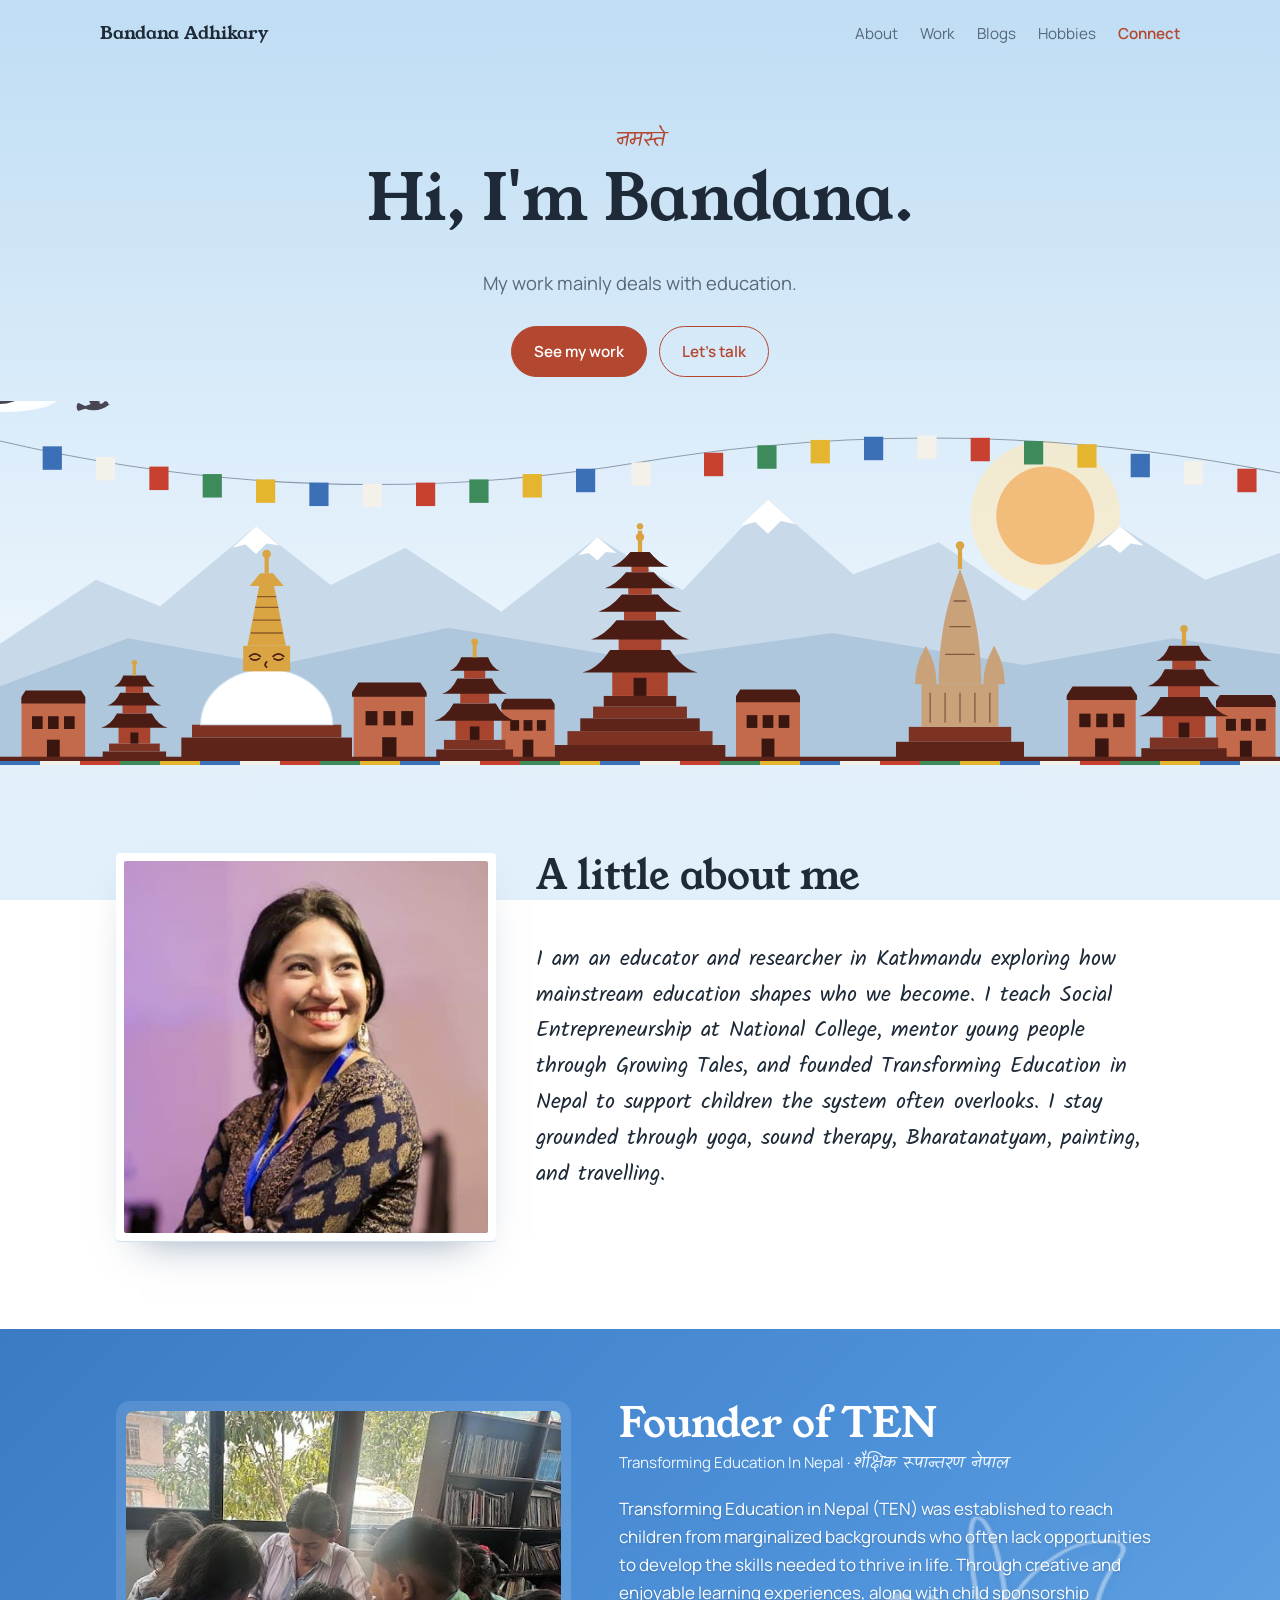
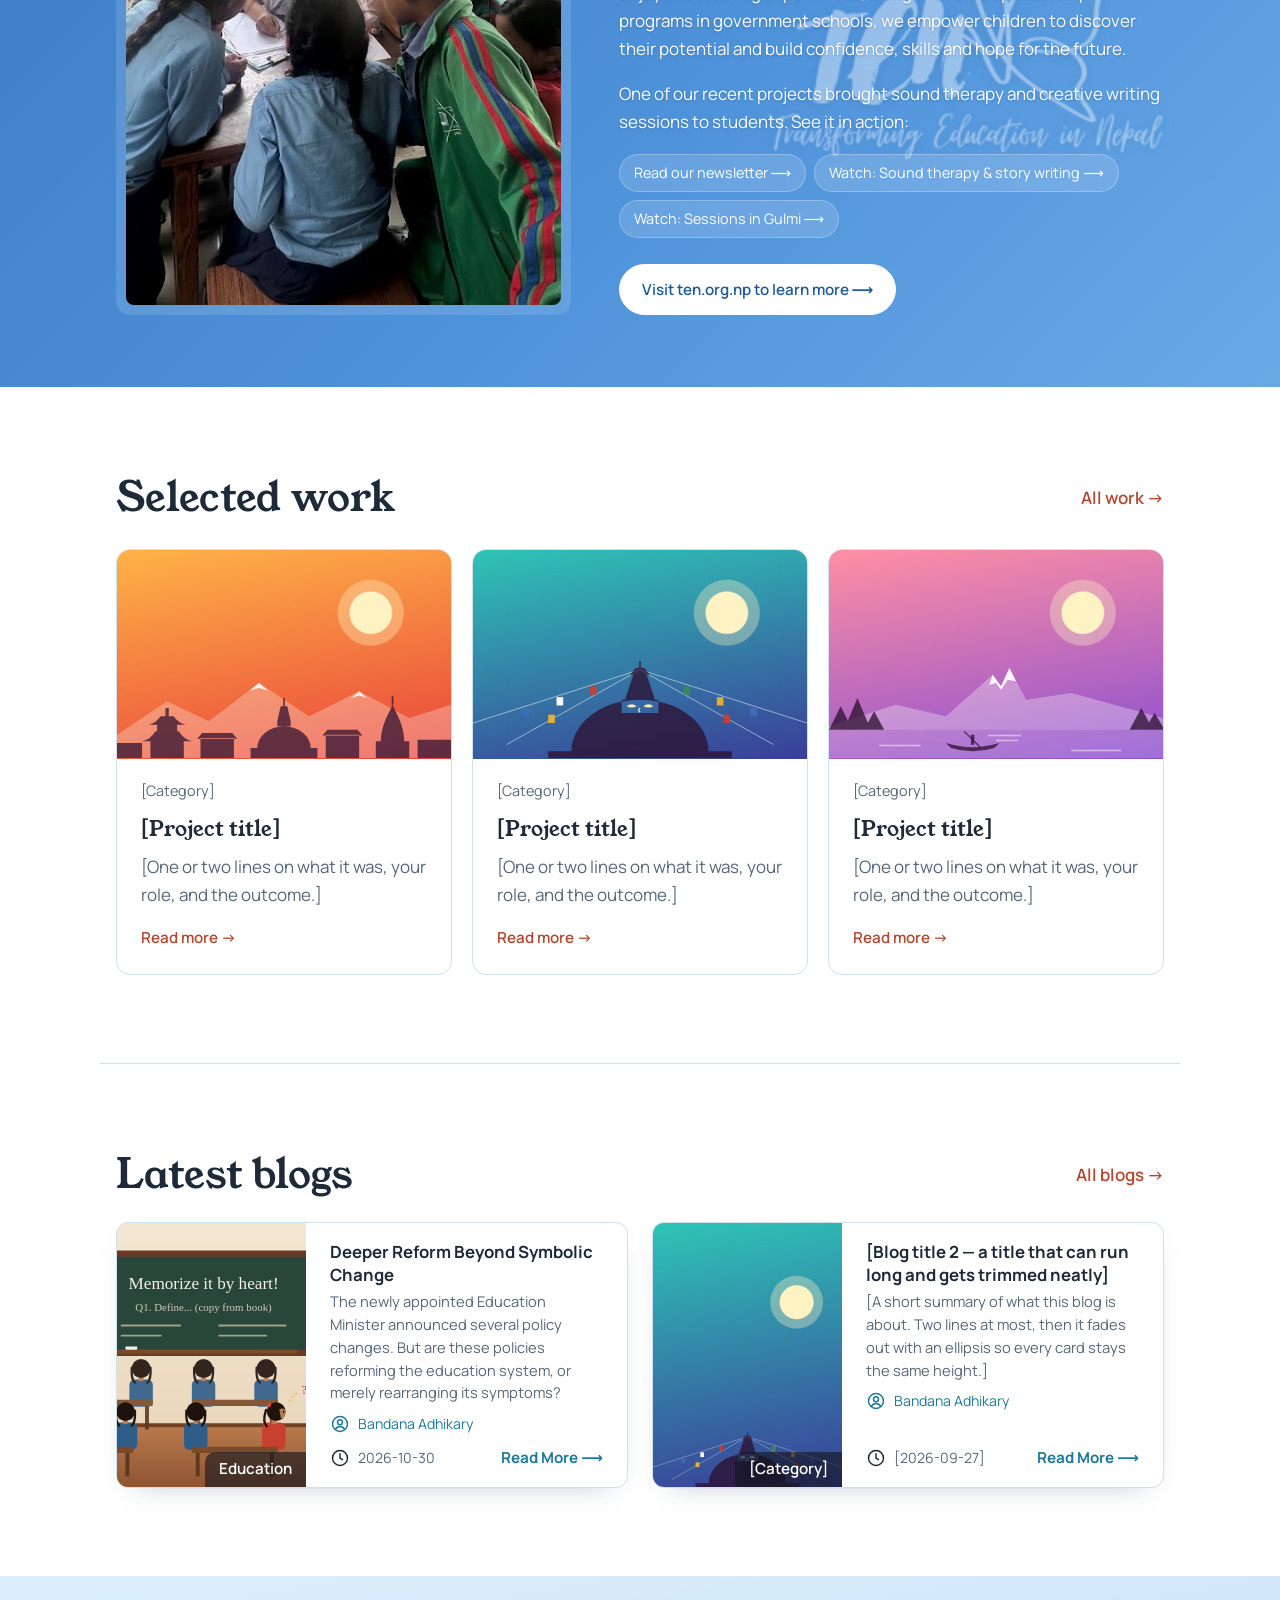
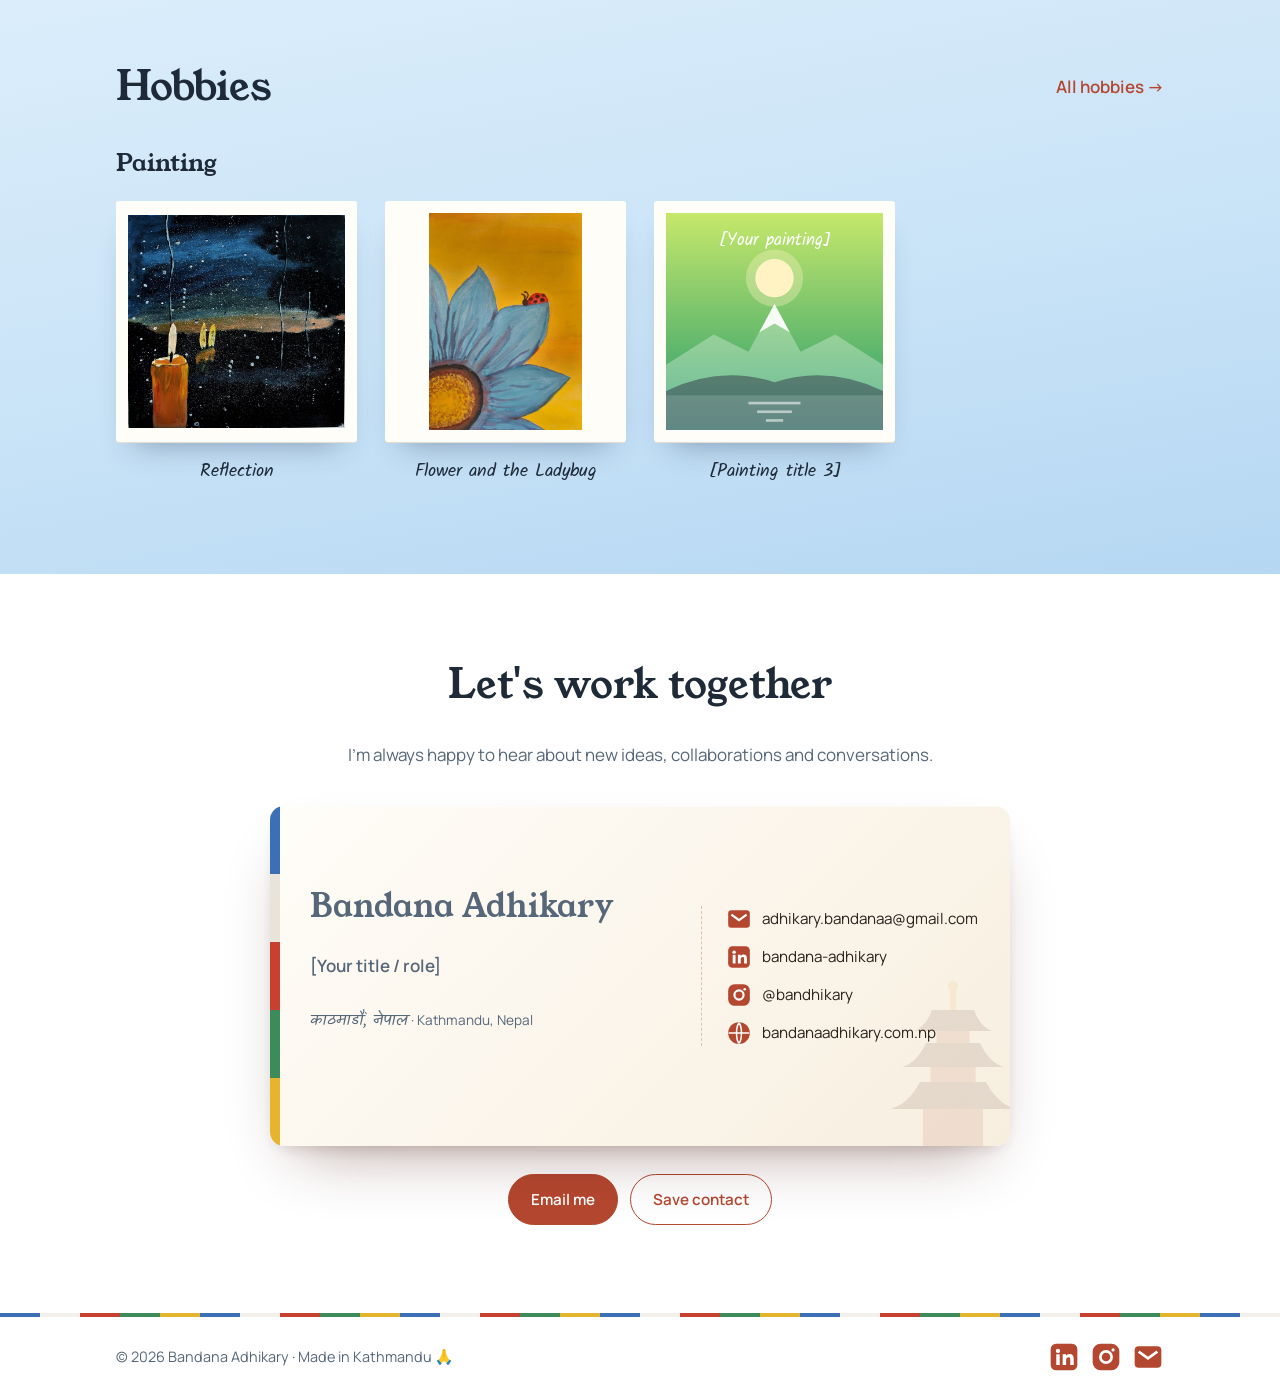
==== index.html @ 68a02d84 "Revise TEN Foundation description in index.html Updated the description of the TEN Foundation to pro" ====
<!doctype html>
<html lang="en">
<head>
  <meta charset="utf-8">
  <meta name="viewport" content="width=device-width, initial-scale=1">
  <title>Bandana Adhikary</title>
  <meta name="description" content="Bandana Adhikary — work, writing, and ways to connect. From Kathmandu, Nepal.">
  <link rel="preconnect" href="https://fonts.googleapis.com">
  <link rel="preconnect" href="https://fonts.gstatic.com" crossorigin>
  <link href="https://fonts.googleapis.com/css2?family=Young+Serif&family=Manrope:wght@400;500;600;700&family=Kalam:wght@400;700&display=swap" rel="stylesheet">
  <link rel="stylesheet" href="/styles.css?v=20261104a">
  <link rel="icon" href="data:image/svg+xml,%3Csvg xmlns='http://www.w3.org/2000/svg' viewBox='0 0 100 100'%3E%3Cpath d='M10 70 Q25 66 32 50 L68 50 Q75 66 90 70 Z M20 46 Q32 43 38 30 L62 30 Q68 43 80 46 Z' fill='%23B4472F'/%3E%3Crect x='46' y='12' width='8' height='18' fill='%23C8922E'/%3E%3Crect x='34' y='70' width='32' height='20' fill='%23B4472F'/%3E%3C/svg%3E">
</head>
<body>

  <div class="scroll-progress" aria-hidden="true"></div>
  <header class="nav">
    <a href="/" class="brand">Bandana Adhikary</a>
    <nav>
      <a href="/#about">About</a>
      <a href="/work/">Work</a>
      <a href="/blogs/">Blogs</a>
      <a href="/hobbies/">Hobbies</a>
      <a href="/#connect" class="nav-cta">Connect</a>
    </nav>
  </header>

  <main id="top">

    <!-- HERO -->
    <section class="hero">
      <div class="hero-text">
        <p class="namaste" lang="ne">नमस्ते</p>
        <h1>Hi, I'm Bandana.</h1>
        <p class="tagline">My work mainly deals with education.</p>
        <div class="hero-actions">
          <a href="/work/" class="btn">See my work</a>
          <a href="#connect" class="btn btn-ghost">Let's talk</a>
        </div>
      </div>

      <!-- Kathmandu temple-city skyline -->
      <svg class="skyline" viewBox="0 0 1200 340" preserveAspectRatio="xMidYMax slice" role="img" aria-label="Illustration of the Kathmandu valley: Himalayan peaks behind pagoda temples, Swayambhu stupa and a shikhara temple, with prayer flags overhead">
        <defs>
          <symbol id="pagoda3" viewBox="0 0 100 140">
            <rect x="10" y="128" width="80" height="12" class="b-dark"/>
            <rect x="18" y="118" width="64" height="10" class="b-mid"/>
            <rect x="30" y="96" width="40" height="22" class="b-wall"/>
            <rect x="45" y="104" width="10" height="14" class="b-door"/>
            <path d="M8,98 Q20,95 28,80 L72,80 Q80,95 92,98 Z" class="b-roof"/>
            <rect x="35" y="68" width="30" height="12" class="b-wall"/>
            <path d="M16,70 Q26,67 32,54 L68,54 Q74,67 84,70 Z" class="b-roof"/>
            <rect x="39" y="44" width="22" height="10" class="b-wall"/>
            <path d="M24,46 Q32,43 36,32 L64,32 Q68,43 76,46 Z" class="b-roof"/>
            <rect x="48" y="18" width="4" height="14" class="b-gold"/>
            <circle cx="50" cy="16" r="3.5" class="b-gold"/>
          </symbol>
          <symbol id="house" viewBox="0 0 60 70">
            <rect x="0" y="14" width="60" height="56" class="b-house"/>
            <path d="M-4,16 L64,16 L56,4 L4,4 Z" class="b-roof"/>
            <rect x="10" y="28" width="10" height="12" class="b-door"/>
            <rect x="25" y="28" width="10" height="12" class="b-door"/>
            <rect x="40" y="28" width="10" height="12" class="b-door"/>
            <rect x="24" y="50" width="12" height="20" class="b-door"/>
          </symbol>
        </defs>

        <!-- sun -->
        <circle cx="980" cy="110" r="70" class="sun-halo"/>
        <circle cx="980" cy="110" r="46" class="sun"/>

        <!-- drifting clouds -->
        <g class="cloud cloud-1" style="--cy:130px"><ellipse cx="0" cy="0" rx="46" ry="12"/><ellipse cx="-16" cy="-8" rx="22" ry="12"/><ellipse cx="14" cy="-10" rx="26" ry="14"/></g>
        <g class="cloud cloud-2" style="--cy:95px"><ellipse cx="0" cy="0" rx="36" ry="9"/><ellipse cx="-10" cy="-7" rx="18" ry="10"/><ellipse cx="12" cy="-6" rx="18" ry="9"/></g>
        <g class="cloud cloud-3" style="--cy:150px"><ellipse cx="0" cy="0" rx="54" ry="13"/><ellipse cx="-20" cy="-9" rx="24" ry="13"/><ellipse cx="18" cy="-12" rx="30" ry="15"/></g>

        <!-- Himalaya -->
        <g class="parallax" data-speed="0.12">
          <path class="mtn-far" d="M0,230 L90,170 L150,195 L240,120 L310,175 L380,140 L470,200 L560,130 L640,180 L720,95 L800,165 L880,135 L960,190 L1050,120 L1130,170 L1200,145 L1200,380 L0,380 Z"/>
          <path class="snow" d="M240,120 L262,138 L250,136 L240,146 L230,137 L218,140 Z M720,95 L746,118 L732,115 L720,127 L708,116 L694,120 Z M1050,120 L1072,138 L1060,136 L1050,145 L1040,137 L1028,140 Z M560,130 L578,145 L568,144 L560,152 L552,145 L542,147 Z"/>
        </g>
        <g class="parallax" data-speed="0.06">
          <path class="mtn-near" d="M0,270 L120,225 L260,250 L420,215 L600,245 L780,220 L960,250 L1100,225 L1200,240 L1200,380 L0,380 Z"/>
        </g>

        <!-- birds (pigeons of Durbar Square) -->
        <g class="birds">
          <g transform="translate(0,0) scale(1.5)"><g class="pigeon" style="--d:0s">
            <path class="wing wing-far" d="M0,-2 Q-1,-9 -5,-15 L-2.5,-14 L-3.5,-17 L0,-14 L0,-16.5 L2.5,-12.5 Q5.5,-8 7,-2 Z"/>
            <path class="bird-body" d="M-9,-1 L-16.5,-4.2 Q-19.5,0 -16.5,4.2 L-9,2 Q0,5.2 8.5,2 Q12.5,0.6 14.6,-1.5 L16.8,-2.1 L15,-2.8 Q15.4,-4.6 13.4,-5.6 Q11,-6.2 9.8,-4.3 Q8.6,-3 5,-3 Q-2,-3.8 -9,-1 Z"/>
            <path class="wing wing-near" d="M-3,-2 Q-6,-9 -12,-17 L-9,-16 L-11.5,-19.5 L-6.5,-16.5 L-7.5,-20 L-3,-15.5 L-2.5,-17.5 L0.5,-13 Q4,-8 6,-2 Z"/>
          </g></g>
          <g transform="translate(50,-24) scale(1.2)"><g class="pigeon" style="--d:-.35s">
            <path class="wing wing-far" d="M0,-2 Q-1,-9 -5,-15 L-2.5,-14 L-3.5,-17 L0,-14 L0,-16.5 L2.5,-12.5 Q5.5,-8 7,-2 Z"/>
            <path class="bird-body" d="M-9,-1 L-16.5,-4.2 Q-19.5,0 -16.5,4.2 L-9,2 Q0,5.2 8.5,2 Q12.5,0.6 14.6,-1.5 L16.8,-2.1 L15,-2.8 Q15.4,-4.6 13.4,-5.6 Q11,-6.2 9.8,-4.3 Q8.6,-3 5,-3 Q-2,-3.8 -9,-1 Z"/>
            <path class="wing wing-near" d="M-3,-2 Q-6,-9 -12,-17 L-9,-16 L-11.5,-19.5 L-6.5,-16.5 L-7.5,-20 L-3,-15.5 L-2.5,-17.5 L0.5,-13 Q4,-8 6,-2 Z"/>
          </g></g>
          <g transform="translate(-45,-36) scale(1.05)"><g class="pigeon" style="--d:-.7s">
            <path class="wing wing-far" d="M0,-2 Q-1,-9 -5,-15 L-2.5,-14 L-3.5,-17 L0,-14 L0,-16.5 L2.5,-12.5 Q5.5,-8 7,-2 Z"/>
            <path class="bird-body" d="M-9,-1 L-16.5,-4.2 Q-19.5,0 -16.5,4.2 L-9,2 Q0,5.2 8.5,2 Q12.5,0.6 14.6,-1.5 L16.8,-2.1 L15,-2.8 Q15.4,-4.6 13.4,-5.6 Q11,-6.2 9.8,-4.3 Q8.6,-3 5,-3 Q-2,-3.8 -9,-1 Z"/>
            <path class="wing wing-near" d="M-3,-2 Q-6,-9 -12,-17 L-9,-16 L-11.5,-19.5 L-6.5,-16.5 L-7.5,-20 L-3,-15.5 L-2.5,-17.5 L0.5,-13 Q4,-8 6,-2 Z"/>
          </g></g>
          <g transform="translate(88,8) scale(.9)"><g class="pigeon" style="--d:-.2s">
            <path class="wing wing-far" d="M0,-2 Q-1,-9 -5,-15 L-2.5,-14 L-3.5,-17 L0,-14 L0,-16.5 L2.5,-12.5 Q5.5,-8 7,-2 Z"/>
            <path class="bird-body" d="M-9,-1 L-16.5,-4.2 Q-19.5,0 -16.5,4.2 L-9,2 Q0,5.2 8.5,2 Q12.5,0.6 14.6,-1.5 L16.8,-2.1 L15,-2.8 Q15.4,-4.6 13.4,-5.6 Q11,-6.2 9.8,-4.3 Q8.6,-3 5,-3 Q-2,-3.8 -9,-1 Z"/>
            <path class="wing wing-near" d="M-3,-2 Q-6,-9 -12,-17 L-9,-16 L-11.5,-19.5 L-6.5,-16.5 L-7.5,-20 L-3,-15.5 L-2.5,-17.5 L0.5,-13 Q4,-8 6,-2 Z"/>
          </g></g>
          <g transform="translate(18,-60) scale(.8)"><g class="pigeon" style="--d:-.95s">
            <path class="wing wing-far" d="M0,-2 Q-1,-9 -5,-15 L-2.5,-14 L-3.5,-17 L0,-14 L0,-16.5 L2.5,-12.5 Q5.5,-8 7,-2 Z"/>
            <path class="bird-body" d="M-9,-1 L-16.5,-4.2 Q-19.5,0 -16.5,4.2 L-9,2 Q0,5.2 8.5,2 Q12.5,0.6 14.6,-1.5 L16.8,-2.1 L15,-2.8 Q15.4,-4.6 13.4,-5.6 Q11,-6.2 9.8,-4.3 Q8.6,-3 5,-3 Q-2,-3.8 -9,-1 Z"/>
            <path class="wing wing-near" d="M-3,-2 Q-6,-9 -12,-17 L-9,-16 L-11.5,-19.5 L-6.5,-16.5 L-7.5,-20 L-3,-15.5 L-2.5,-17.5 L0.5,-13 Q4,-8 6,-2 Z"/>
          </g></g>
        </g>

        <!-- prayer flags -->
        <g class="flag-line">
          <path class="flag-string" d="M0,40 Q300,110 600,60 Q900,10 1200,70"/>
          <g class="flags">
            <rect x="40"  y="45" width="18" height="22" class="f-blue"/>
            <rect x="90"  y="55" width="18" height="22" class="f-white"/>
            <rect x="140" y="64" width="18" height="22" class="f-red"/>
            <rect x="190" y="71" width="18" height="22" class="f-green"/>
            <rect x="240" y="76" width="18" height="22" class="f-yellow"/>
            <rect x="290" y="79" width="18" height="22" class="f-blue"/>
            <rect x="340" y="80" width="18" height="22" class="f-white"/>
            <rect x="390" y="79" width="18" height="22" class="f-red"/>
            <rect x="440" y="76" width="18" height="22" class="f-green"/>
            <rect x="490" y="71" width="18" height="22" class="f-yellow"/>
            <rect x="540" y="66" width="18" height="22" class="f-blue"/>
            <rect x="592" y="60" width="18" height="22" class="f-white"/>
            <rect x="660" y="51" width="18" height="22" class="f-red"/>
            <rect x="710" y="44" width="18" height="22" class="f-green"/>
            <rect x="760" y="39" width="18" height="22" class="f-yellow"/>
            <rect x="810" y="36" width="18" height="22" class="f-blue"/>
            <rect x="860" y="35" width="18" height="22" class="f-white"/>
            <rect x="910" y="37" width="18" height="22" class="f-red"/>
            <rect x="960" y="40" width="18" height="22" class="f-green"/>
            <rect x="1010" y="43" width="18" height="22" class="f-yellow"/>
            <rect x="1060" y="52" width="18" height="22" class="f-blue"/>
            <rect x="1110" y="59" width="18" height="22" class="f-white"/>
            <rect x="1160" y="66" width="18" height="22" class="f-red"/>
          </g>
        </g>

        <!-- background houses -->
        <use href="#house" x="20"   y="270" width="60" height="70"/>
        <use href="#house" x="330"  y="262" width="70" height="78"/>
        <use href="#house" x="470"  y="275" width="50" height="65"/>
        <use href="#house" x="690"  y="268" width="60" height="72"/>
        <use href="#house" x="1000" y="266" width="66" height="74"/>
        <use href="#house" x="1140" y="274" width="56" height="66"/>

        <!-- Swayambhu stupa -->
        <g class="stupa">
          <rect x="170" y="318" width="160" height="22" class="b-dark"/>
          <rect x="180" y="306" width="140" height="12" class="b-mid"/>
          <path d="M188,306 A62,52 0 0 1 312,306 Z" class="dome"/>
          <rect x="228" y="232" width="44" height="24" class="b-gold"/>
          <path d="M234,242 q5,-5 10,0 M256,242 q5,-5 10,0" class="eyes"/>
          <path d="M235,244 q4,3 8,0 M257,244 q4,3 8,0" class="eyes"/>
          <path d="M250,247 q-3,3 0,5" class="eyes"/>
          <path d="M232,232 L268,232 L257,176 L243,176 Z" class="b-gold"/>
          <path d="M235,220 H265 M237,208 H263 M239,196 H261 M241,186 H259" class="rings"/>
          <path d="M234,176 L266,176 L256,164 L244,164 Z" class="b-gold"/>
          <rect x="248" y="148" width="4" height="16" class="b-gold"/>
          <circle cx="250" cy="146" r="4" class="b-gold"/>
        </g>

        <!-- small pagodas -->
        <use href="#pagoda3" x="400"  y="214" width="90" height="126"/>
        <use href="#pagoda3" x="1060" y="200" width="100" height="140"/>
        <use href="#pagoda3" x="88"   y="236" width="76" height="104"/>

        <!-- Five-tier pagoda (Nyatapola) -->
        <g class="nyatapola">
          <rect x="520" y="325" width="160" height="15" class="b-dark"/>
          <rect x="532" y="312" width="136" height="13" class="b-mid"/>
          <rect x="544" y="300" width="112" height="12" class="b-dark"/>
          <rect x="556" y="289" width="88"  height="11" class="b-mid"/>
          <rect x="566" y="279" width="68"  height="10" class="b-dark"/>
          <rect x="574" y="255" width="52"  height="24" class="b-wall"/>
          <rect x="594" y="262" width="12"  height="17" class="b-door"/>
          <path d="M546,257 Q560,254 572,236 L628,236 Q640,254 654,257 Z" class="b-roof"/>
          <rect x="580" y="224" width="40" height="12" class="b-wall"/>
          <path d="M554,226 Q566,223 578,208 L622,208 Q634,223 646,226 Z" class="b-roof"/>
          <rect x="585" y="198" width="30" height="10" class="b-wall"/>
          <path d="M561,200 Q572,197 583,184 L617,184 Q628,197 639,200 Z" class="b-roof"/>
          <rect x="589" y="176" width="22" height="8" class="b-wall"/>
          <path d="M567,178 Q577,175 587,163 L613,163 Q623,175 633,178 Z" class="b-roof"/>
          <rect x="592" y="156" width="16" height="7" class="b-wall"/>
          <path d="M573,158 Q582,155 591,144 L609,144 Q618,155 627,158 Z" class="b-roof"/>
          <rect x="598" y="124" width="4" height="20" class="b-gold"/>
          <circle cx="600" cy="130" r="4" class="b-gold"/>
          <circle cx="600" cy="120" r="3" class="b-gold"/>
        </g>

        <!-- Shikhara temple (Krishna Mandir style) -->
        <g class="shikhara">
          <rect x="840" y="322" width="120" height="18" class="b-dark"/>
          <rect x="852" y="308" width="96" height="14" class="b-mid"/>
          <rect x="864" y="268" width="72" height="40" class="b-stone"/>
          <path d="M872,276 v28 M886,276 v28 M900,276 v28 M914,276 v28 M928,276 v28" class="pillars"/>
          <path d="M858,268 C858,250 864,240 868,232 C872,240 878,250 878,268 Z" class="b-stone"/>
          <path d="M922,268 C922,250 928,240 932,232 C936,240 942,250 942,268 Z" class="b-stone"/>
          <path d="M880,268 C880,214 892,182 900,160 C908,182 920,214 920,268 Z" class="b-stone"/>
          <path d="M886,240 H914 M890,214 H910 M894,190 H906" class="pillars"/>
          <rect x="898" y="140" width="4" height="20" class="b-gold"/>
          <circle cx="900" cy="138" r="4" class="b-gold"/>
        </g>

        <!-- ground -->
        <rect x="0" y="336" width="1200" height="4" class="b-dark"/>
      </svg>
    </section>

    <div class="dhaka-band" aria-hidden="true"></div>

    <!-- ABOUT -->
    <section id="about" class="section about reveal">
      <!-- To add your photo: replace the photo-ph div with <img src="/photo.jpg" alt="Bandana Adhikary"> -->
      <figure class="photo-frame" data-reveal="rise">
        <img src="/images/bandana.jpg" alt="Bandana Adhikary smiling, wearing a navy and gold kurta" width="614" height="626">
      </figure>
      <div>
        <h2>A little about me</h2>
        <p>I am an educator and researcher in Kathmandu exploring how mainstream education shapes who we become. I teach Social Entrepreneurship at National College, mentor young people through Growing Tales, and founded Transforming Education in Nepal to support children the system often overlooks. I stay grounded through yoga, sound therapy, Bharatanatyam, painting, and travelling.</p>
      </div>
    </section>

    <!-- TEN -->
    <section id="ten" class="ten-band">
      <div class="section ten reveal">
        <figure class="ten-photo">
          <img src="/images/ten-library.jpg" alt="Bandana working with children around a table in a TEN library" loading="lazy">
        </figure>
        <div class="ten-text">
          <div class="ten-head">
            <img src="/images/ten-logo.png" alt="" class="ten-logo" aria-hidden="true">
            <h2>Founder of TEN</h2>
          </div>
          <p class="ten-ne">Transforming Education In Nepal · <span lang="ne">शैक्षिक रूपान्तरण नेपाल</span></p>
          <p>Transforming Education in Nepal (TEN) was established to reach children from marginalized backgrounds who often lack opportunities to develop the skills needed to thrive in life. Through creative and enjoyable learning experiences, along with child sponsorship programs in government schools, we empower children to discover their potential and build confidence, skills and hope for the future.</p>
          <p>One of our recent projects brought sound therapy and creative writing sessions to students. See it in action:</p>
          <ul class="ten-pills">
            <li><a href="https://ten.org.np/newsletter/" target="_blank" rel="noopener">Read our newsletter ⟶</a></li>
            <li><a href="https://youtu.be/B3JeXF7yhMc" target="_blank" rel="noopener">Watch: Sound therapy &amp; story writing ⟶</a></li>
            <li><a href="https://youtu.be/iYY45uDLSWM" target="_blank" rel="noopener">Watch: Sessions in Gulmi ⟶</a></li>
          </ul>
          <a href="https://ten.org.np/?i=1" class="btn" target="_blank" rel="noopener">Visit ten.org.np to learn more ⟶</a>
        </div>
      </div>
    </section>

    <!-- WORK -->
    <section id="work" class="section reveal">
      <div class="section-head">
        <h2>Selected work</h2>
        <a href="/work/" class="see-all">All work →</a>
      </div>
      <div class="cards">
        <a href="/work/project-one.html" class="card card-media">
          <div class="card-art" aria-hidden="true"></div>
          <p class="card-tag">[Category]</p>
          <h3>[Project title]</h3>
          <p>[One or two lines on what it was, your role, and the outcome.]</p>
          <span class="card-link">Read more →</span>
        </a>
        <a href="/work/project-one.html" class="card card-media">
          <div class="card-art" aria-hidden="true"></div>
          <p class="card-tag">[Category]</p>
          <h3>[Project title]</h3>
          <p>[One or two lines on what it was, your role, and the outcome.]</p>
          <span class="card-link">Read more →</span>
        </a>
        <a href="/work/project-one.html" class="card card-media">
          <div class="card-art" aria-hidden="true"></div>
          <p class="card-tag">[Category]</p>
          <h3>[Project title]</h3>
          <p>[One or two lines on what it was, your role, and the outcome.]</p>
          <span class="card-link">Read more →</span>
        </a>
      </div>
    </section>

    <!-- BLOGS -->
    <section id="blogs" class="section reveal">
      <div class="section-head">
        <h2>Latest blogs</h2>
        <a href="/blogs/" class="see-all">All blogs →</a>
      </div>
        <div class="bposts">
          <a href="/blogs/deeper-reform-beyond-symbolic-change.html" class="bpost">
            <div class="bpost-img bpost-photo"><img src="/images/deeper-reform.svg" alt="" loading="lazy"><span class="bpost-cat">Education</span></div>
            <div class="bpost-body">
              <h3 class="bpost-title">Deeper Reform Beyond Symbolic Change</h3>
              <p class="bpost-excerpt">The newly appointed Education Minister announced several policy changes. But are these policies reforming the education system, or merely rearranging its symptoms?</p>
              <p class="bpost-author"><svg viewBox="0 0 24 24" aria-hidden="true"><circle cx="12" cy="12" r="9"/><circle cx="12" cy="10" r="3"/><path d="M6.5 18.5c1.2-2.3 3.2-3.5 5.5-3.5s4.3 1.2 5.5 3.5"/></svg>Bandana Adhikary</p>
              <div class="bpost-foot">
                <p class="bpost-date"><svg viewBox="0 0 24 24" aria-hidden="true"><circle cx="12" cy="12" r="9"/><path d="M12 7v5l3 2"/></svg><time datetime="2026-10-30">2026-10-30</time></p>
                <span class="bpost-more">Read More <span aria-hidden="true">⟶</span></span>
              </div>
            </div>
          </a>
          <a href="/blogs/first-blog.html" class="bpost">
            <div class="bpost-img card-art" aria-hidden="true"><span class="bpost-cat">[Category]</span></div>
            <div class="bpost-body">
              <h3 class="bpost-title">[Blog title 2 — a title that can run long and gets trimmed neatly]</h3>
              <p class="bpost-excerpt">[A short summary of what this blog is about. Two lines at most, then it fades out with an ellipsis so every card stays the same height.]</p>
              <p class="bpost-author"><svg viewBox="0 0 24 24" aria-hidden="true"><circle cx="12" cy="12" r="9"/><circle cx="12" cy="10" r="3"/><path d="M6.5 18.5c1.2-2.3 3.2-3.5 5.5-3.5s4.3 1.2 5.5 3.5"/></svg>Bandana Adhikary</p>
              <div class="bpost-foot">
                <p class="bpost-date"><svg viewBox="0 0 24 24" aria-hidden="true"><circle cx="12" cy="12" r="9"/><path d="M12 7v5l3 2"/></svg><time datetime="2026-09-27">[2026-09-27]</time></p>
                <span class="bpost-more">Read More <span aria-hidden="true">⟶</span></span>
              </div>
            </div>
          </a>
        </div>
    </section>
    <!-- HOBBIES -->
    <section id="hobbies" class="hobbies-band">
      <div class="section reveal">
        <div class="section-head">
          <h2>Hobbies</h2>
          <a href="/hobbies/" class="see-all">All hobbies →</a>
        </div>
        <h3 class="sub-head">Painting</h3>
        <div class="paintings">
          <button class="painting" type="button"
            data-title="Reflection"
            data-meta="Acrylic on canvas · 2022"
            data-desc="Sometimes all you need is a tiny light and some reflections.">
            <span class="painting-frame"><img src="/images/painting-reflection.jpg" alt="Reflection: a lit orange candle beside a rain-streaked window at dusk, its flame reflected in the glass" loading="lazy"></span>
            <span class="painting-title">Reflection</span>
          </button>
          <button class="painting" type="button"
            data-title="Flower and the Ladybug"
            data-meta="Watercolor · 2021"
            data-desc="">
            <span class="painting-frame"><img src="/images/painting-flower-ladybug.jpg" alt="Flower and the Ladybug: a large blue flower with a golden centre against a warm yellow background, a small red ladybug resting on one petal" loading="lazy"></span>
            <span class="painting-title">Flower and the Ladybug</span>
          </button>
          <button class="painting" type="button"
            data-title="[Painting title 3]"
            data-meta="[Medium, e.g. Acrylic on canvas] · [Year]"
            data-desc="[Two or three sentences about this painting — what inspired it, where you were, or what you hoped to capture. Keep it personal and short.]">
            <span class="painting-frame"><span class="paint-ph"><span>[Your painting]</span></span></span>
            <span class="painting-title">[Painting title 3]</span>
          </button>
        </div>
      </div>
    </section>

    <!-- CONNECT -->
    <section id="connect" class="section connect reveal">
      <h2>Let's work together</h2>
      <p>I'm always happy to hear about new ideas, collaborations and conversations.</p>
      <div class="bcard-wrap" data-reveal="flip">
        <div class="bcard">
          <span class="bcard-shine" aria-hidden="true"></span>
          <span class="bcard-stripe" aria-hidden="true"></span>
          <svg class="bcard-mark" viewBox="0 0 100 140" aria-hidden="true">
            <rect x="10" y="128" width="80" height="12" class="b-dark"/><rect x="30" y="96" width="40" height="32" class="b-wall"/>
            <path d="M8,98 Q20,95 28,80 L72,80 Q80,95 92,98 Z" class="b-roof"/><rect x="35" y="68" width="30" height="12" class="b-wall"/>
            <path d="M16,70 Q26,67 32,54 L68,54 Q74,67 84,70 Z" class="b-roof"/><rect x="39" y="44" width="22" height="10" class="b-wall"/>
            <path d="M24,46 Q32,43 36,32 L64,32 Q68,43 76,46 Z" class="b-roof"/><rect x="48" y="18" width="4" height="14" class="b-gold"/><circle cx="50" cy="16" r="3.5" class="b-gold"/>
          </svg>
          <div class="bcard-id">
            <p class="bcard-name">Bandana Adhikary</p>
            <p class="bcard-role">[Your title / role]</p>
            <p class="bcard-place"><span lang="ne">काठमाडौं, नेपाल</span> · Kathmandu, Nepal</p>
          </div>
          <ul class="bcard-links">
            <li><a href="mailto:adhikary.bandanaa@gmail.com"><svg viewBox="0 0 24 24" aria-hidden="true"><rect x="2" y="4" width="20" height="16" rx="3" class="ic-fill"/><path d="M5 8l7 5 7-5" fill="none" class="ic-stroke"/></svg><span>adhikary.bandanaa@gmail.com</span></a></li>
            <li><a href="https://www.linkedin.com/in/bandana-adhikary-870861122/" target="_blank" rel="noopener"><svg viewBox="0 0 24 24" aria-hidden="true"><rect x="2" y="2" width="20" height="20" rx="4" class="ic-fill"/><circle cx="7.5" cy="7.5" r="1.6" class="ic-ink"/><rect x="6.2" y="10" width="2.6" height="8" class="ic-ink"/><path d="M11 10h2.5v1.2c.5-.8 1.5-1.4 2.8-1.4 2 0 3 1.3 3 3.6V18h-2.6v-4.2c0-1.1-.4-1.7-1.3-1.7-1 0-1.8.7-1.8 1.9v4H11z" class="ic-ink"/></svg><span>bandana-adhikary</span></a></li>
            <li><a href="https://www.instagram.com/bandhikary/" target="_blank" rel="noopener"><svg viewBox="0 0 24 24" aria-hidden="true"><rect x="2" y="2" width="20" height="20" rx="6" class="ic-fill"/><circle cx="12" cy="12" r="4.2" fill="none" class="ic-stroke"/><circle cx="17.3" cy="6.7" r="1.2" class="ic-ink"/></svg><span>@bandhikary</span></a></li>
            <li><a href="https://bandanaadhikary.com.np"><svg viewBox="0 0 24 24" aria-hidden="true"><circle cx="12" cy="12" r="10" class="ic-fill"/><path d="M2.5 12h19M12 2.5c3 3 3 16 0 19M12 2.5c-3 3-3 16 0 19" fill="none" class="ic-stroke" style="stroke-width:1.4"/></svg><span>bandanaadhikary.com.np</span></a></li>
          </ul>
        </div>
      </div>
      <div class="hero-actions bcard-actions">
        <a href="mailto:adhikary.bandanaa@gmail.com" class="btn">Email me</a>
        <a href="#" class="btn btn-ghost" id="save-contact" download="Bandana-Adhikary.vcf">Save contact</a>
      </div>
    </section>
  </main>
  <dialog class="lightbox" aria-label="Painting">
    <button class="lb-close" type="button" aria-label="Close">×</button>
    <button class="lb-nav lb-prev" type="button" aria-label="Previous painting">‹</button>
    <button class="lb-nav lb-next" type="button" aria-label="Next painting">›</button>
    <figure>
      <div class="lb-art"></div>
      <figcaption>
        <h3 class="lb-title"></h3>
        <p class="lb-meta"></p>
        <p class="lb-desc"></p>
      </figcaption>
    </figure>
  </dialog>

  <footer class="footer">
    <div class="dhaka-band" aria-hidden="true"></div>
    <div class="footer-inner">
      <p>© <span id="year">2026</span> Bandana Adhikary · Made in Kathmandu <span lang="ne">🙏</span></p>
      <div class="socials">
        <a href="https://www.linkedin.com/in/bandana-adhikary-870861122/" target="_blank" rel="noopener" aria-label="LinkedIn"><svg viewBox="0 0 24 24"><rect x="2" y="2" width="20" height="20" rx="4" class="ic-fill"/><circle cx="7.5" cy="7.5" r="1.6" class="ic-ink"/><rect x="6.2" y="10" width="2.6" height="8" class="ic-ink"/><path d="M11 10h2.5v1.2c.5-.8 1.5-1.4 2.8-1.4 2 0 3 1.3 3 3.6V18h-2.6v-4.2c0-1.1-.4-1.7-1.3-1.7-1 0-1.8.7-1.8 1.9v4H11z" class="ic-ink"/></svg></a>
        <a href="https://www.instagram.com/bandhikary/" target="_blank" rel="noopener" aria-label="Instagram"><svg viewBox="0 0 24 24"><rect x="2" y="2" width="20" height="20" rx="6" class="ic-fill"/><circle cx="12" cy="12" r="4.2" fill="none" class="ic-stroke"/><circle cx="17.3" cy="6.7" r="1.2" class="ic-ink"/></svg></a>
        <a href="mailto:adhikary.bandanaa@gmail.com" aria-label="Email"><svg viewBox="0 0 24 24"><rect x="2" y="4" width="20" height="16" rx="3" class="ic-fill"/><path d="M5 8l7 5 7-5" fill="none" class="ic-stroke"/></svg></a>
      </div>
    </div>
  </footer>

  <script src="/site.js?v=20261030e" defer></script>
</body>
</html>
---- styles.css ----
:root {
  --bg: #EAF4FC;
  --surface: #FFFFFF;
  --text: #1E2A38;
  --muted: #566779;
  --line: #CFE0EE;
  --accent: #B4472F;      /* Newari brick */
  --accent-ink: #FFFFFF;
  --gold: #C8922E;

  /* skyline */
  --sky-top: #BFDDF4;
  --sky-bottom: #EAF4FC;
  --sun: #F2B66B;
  --mtn-far: #C8DAEA;
  --mtn-near: #AFC7DD;
  --snow: #FFFFFF;
  --cloud: rgba(255, 255, 255, .85);
  --bird: #4A4552;
  --bird-far: #6E6878;
  --b-dark: #5E241A;
  --b-mid: #7C3324;
  --b-wall: #A8442E;
  --b-roof: #4A1C14;
  --b-door: #3A1610;
  --b-house: #C26A4B;
  --b-stone: #C9A27A;
  --b-gold: #D9A441;

  --flag-blue: #3B6FB6;
  --flag-white: #F4F1EA;
  --flag-red: #C8402F;
  --flag-green: #3D8A5A;
  --flag-yellow: #E5B530;

  --radius: 14px;
  --maxw: 1080px;
  font-synthesis: none;
}

@media (prefers-color-scheme: dark) {
  :root:not([data-theme="light"]) {
    --bg: #0E1A2A;
    --surface: #152538;
    --text: #E6EEF6;
    --muted: #9DB0C3;
    --line: #22374F;
    --accent: #E0734F;
    --accent-ink: #1A0F0A;
    --gold: #E2B25A;

    --sky-top: #14294A;
    --sky-bottom: #0E1A2A;
    --sun: #EDE3C8;
    --mtn-far: #1C3252;
    --mtn-near: #243E62;
    --snow: #D9DCEB;
    --cloud: rgba(200, 205, 235, .14);
    --bird: #A9A4C4;
    --bird-far: #7D7899;
    --b-dark: #2A1712;
    --b-mid: #3B1E17;
    --b-wall: #6E2E22;
    --b-roof: #1E0E0A;
    --b-door: #F2B66B;   /* lit windows at night */
    --b-house: #4F261C;
    --b-stone: #6A5444;
    --b-gold: #D9A441;
    --flag-white: #CFCBC2;
  }
}

* { box-sizing: border-box; }
html { scroll-behavior: smooth; }
body {
  margin: 0;
  background: var(--bg);
  color: var(--text);
  font: 400 17px/1.65 "Manrope", system-ui, sans-serif;
  -webkit-font-smoothing: antialiased;
  overflow-x: clip;
}
a { color: inherit; }
h1, h2, h3 { font-family: "Young Serif", Georgia, serif; font-weight: 400; line-height: 1.15; margin: 0 0 .5em; }

/* NAV */
/* Floats over the page and takes on the colour behind it; slides away while scrolling down */
.nav {
  position: fixed; top: 0; left: 0; right: 0; z-index: 20;
  display: flex; justify-content: space-between; align-items: center; gap: 16px;
  padding: 18px max(16px, calc((100% - var(--maxw)) / 2));
  background: transparent;
  transition: transform .45s cubic-bezier(.2, .7, .2, 1), padding .3s ease, background-color .3s ease, backdrop-filter .3s ease;
}
.nav.is-scrolled {
  padding-top: 12px; padding-bottom: 12px;
  background: color-mix(in srgb, var(--bg) 70%, transparent);
  backdrop-filter: blur(14px) saturate(1.4);
  -webkit-backdrop-filter: blur(14px) saturate(1.4);
}
.nav.is-hidden { transform: translateY(-100%); }
.nav-spacer { height: 72px; }
.nav nav a { position: relative; }
.nav nav a::after {
  content: ""; position: absolute; left: 0; right: 0; bottom: -4px; height: 2px; border-radius: 2px;
  background: var(--gold); transform: scaleX(0); transform-origin: left; transition: transform .3s ease;
}
.nav nav a:hover::after, .nav nav a.active::after { transform: scaleX(1); }
.nav nav a.active { box-shadow: none !important; }

.scroll-progress {
  position: fixed; top: 0; left: 0; right: 0; height: 3px; z-index: 30;
  background: linear-gradient(90deg, var(--flag-blue), var(--flag-red), var(--flag-green), var(--flag-yellow));
  transform: scaleX(var(--progress, 0)); transform-origin: left;
}
.brand { font-family: "Young Serif", serif; font-weight: 400; font-size: 1.15rem; text-decoration: none; }
.nav nav { display: flex; gap: 22px; align-items: center; font-size: .95rem; }
.nav nav a { text-decoration: none; color: var(--muted); }
.nav nav a:hover { color: var(--text); }
.nav .nav-cta { color: var(--accent); font-weight: 600; }

/* HERO */
.hero {
  position: relative;
  background: linear-gradient(var(--sky-top), var(--sky-bottom) 85%);
  padding-top: 124px;
  overflow: hidden;
}
.hero-text {
  position: relative; z-index: 1;
  max-width: var(--maxw); margin: 0 auto; padding: 0 16px;
  text-align: center;
}
.namaste { font-family: "Kalam", serif; color: var(--accent); font-size: 1.3rem; margin: 0 0 4px; }
.hero h1 { font-size: clamp(2.4rem, 6vw, 4rem); }
.tagline { color: var(--muted); font-size: 1.15rem; max-width: 560px; margin: 0 auto 28px; }
.hero-actions { display: flex; gap: 12px; justify-content: center; flex-wrap: wrap; }
.skyline { display: block; width: 100%; height: clamp(220px, 32vw, 360px); margin-top: 24px; }

.btn {
  display: inline-block; padding: 12px 22px; border-radius: 999px;
  background: var(--accent); color: var(--accent-ink);
  text-decoration: none; font-weight: 600; font-size: .95rem;
  border: 1.5px solid var(--accent);
  transition: transform .15s ease;
}
.btn:hover { transform: translateY(-2px); }
.btn-ghost { background: transparent; color: var(--accent); }

/* skyline paint */
.sun { fill: var(--sun); opacity: .85; }
.mtn-far { fill: var(--mtn-far); }
.mtn-near { fill: var(--mtn-near); }
.snow { fill: var(--snow); }
.b-dark { fill: var(--b-dark); }
.b-mid { fill: var(--b-mid); }
.b-wall { fill: var(--b-wall); }
.b-roof { fill: var(--b-roof); }
.b-door { fill: var(--b-door); }
.b-house { fill: var(--b-house); }
.b-stone { fill: var(--b-stone); }
.b-gold { fill: var(--b-gold); }
.dome { fill: var(--snow); stroke: var(--line); }
.eyes { fill: none; stroke: var(--b-roof); stroke-width: 1.6; stroke-linecap: round; }
.rings, .pillars { fill: none; stroke: var(--b-roof); stroke-width: 1.2; opacity: .55; }
.flag-string { fill: none; stroke: var(--muted); stroke-width: 1; opacity: .6; }
.f-blue { fill: var(--flag-blue); } .f-white { fill: var(--flag-white); }
.f-red { fill: var(--flag-red); } .f-green { fill: var(--flag-green); } .f-yellow { fill: var(--flag-yellow); }
/* ===== MOTION ===== */

/* prayer flags: the whole line sways, each flag flutters on its own beat */
.flag-line { animation: sway 7s ease-in-out infinite; }
@keyframes sway {
  0%, 100% { transform: translate(0, 0); }
  50%      { transform: translate(-6px, 5px); }
}
.flags rect {
  transform-box: fill-box; transform-origin: top center;
  animation: flutter 2.6s ease-in-out infinite;
}
.flags rect:nth-child(3n+1) { animation-duration: 2.2s; animation-delay: -.4s; }
.flags rect:nth-child(3n+2) { animation-duration: 3s;   animation-delay: -1.3s; }
.flags rect:nth-child(4n)   { animation-delay: -2s; }
@keyframes flutter {
  0%, 100% { transform: skewX(0) scaleY(1); }
  25%      { transform: skewX(-14deg) scaleY(.9) translateX(2px); }
  50%      { transform: skewX(6deg) scaleY(.97); }
  75%      { transform: skewX(-9deg) scaleY(.93) translateX(1px); }
}

/* sun glow */
.sun-halo { fill: #FFE9B8; opacity: .6; transform-box: fill-box; transform-origin: center; animation: glow 5s ease-in-out infinite; }
@keyframes glow { 50% { transform: scale(1.15); opacity: .1; } }

/* clouds drifting across */
.cloud { fill: var(--cloud); }
.cloud-1 { animation: drift-a 70s linear infinite; animation-delay: -20s; }
.cloud-2 { animation: drift-b 95s linear infinite; animation-delay: -60s; }
.cloud-3 { animation: drift-c 120s linear infinite; animation-delay: -5s; }
@keyframes drift-a { from { transform: translate(-120px, var(--cy)); } to { transform: translate(1320px, var(--cy)); } }
@keyframes drift-b { from { transform: translate(-120px, var(--cy)); } to { transform: translate(1320px, var(--cy)); } }
@keyframes drift-c { from { transform: translate(-140px, var(--cy)); } to { transform: translate(1340px, var(--cy)); } }

/* birds: pigeons with flap-flap-glide wingbeats and a slight bob */
.bird-body { fill: var(--bird); }
.wing { fill: var(--bird); transform-box: fill-box; transform-origin: 60% 100%; animation: wingbeat 1.8s ease-in-out infinite; animation-delay: var(--d, 0s); }
.wing-far { fill: var(--bird-far); animation-name: wingbeat-far; }
@keyframes wingbeat {
  0%, 24%, 48%     { transform: scaleY(1) skewX(0); }
  12%, 36%         { transform: scaleY(-.75) skewX(12deg); }
  60%, 92%         { transform: scaleY(.25) skewX(-6deg); }   /* glide */
  100%             { transform: scaleY(1); }
}
@keyframes wingbeat-far {
  0%, 24%, 48%     { transform: scaleY(.85); }
  12%, 36%         { transform: scaleY(-.55); }
  60%, 92%         { transform: scaleY(.2); }
  100%             { transform: scaleY(.85); }
}
.pigeon { animation: bob 1.8s ease-in-out infinite; animation-delay: var(--d, 0s); }
@keyframes bob { 12%, 36% { transform: translateY(-1.5px); } 70% { transform: translateY(1.5px); } }
.birds { animation: fly 32s linear infinite; animation-delay: -8s; }
@keyframes fly {
  0%   { transform: translate(-80px, calc(var(--by, 0px) + 170px)); }
  50%  { transform: translate(600px, calc(var(--by, 0px) + 120px)); }
  100% { transform: translate(1300px, calc(var(--by, 0px) + 150px)); }
}

/* hero text arrives */
.hero-text > *, .page-hero-text > * { animation: rise .8s cubic-bezier(.2, .7, .2, 1) both; }
.hero-text > :nth-child(2), .page-hero-text > :nth-child(2) { animation-delay: .1s; }
.hero-text > :nth-child(3), .page-hero-text > :nth-child(3) { animation-delay: .2s; }
.hero-text > :nth-child(4) { animation-delay: .3s; }
@keyframes rise { from { opacity: 0; transform: translateY(16px); } }

/* windows glow like butter lamps at night */
@media (prefers-color-scheme: dark) {
  .b-door { animation: lamp 3s ease-in-out infinite; }
  @keyframes lamp { 50% { opacity: .7; } }
}

/* sections fade up on scroll (class added by site.js) */
.will-reveal { opacity: 0; transform: translateY(24px); transition: opacity .7s ease, transform .7s cubic-bezier(.2, .7, .2, 1); }
.will-reveal.is-in { opacity: 1; transform: none; }
.cards > :nth-child(2) { transition-delay: .08s; }
.cards > :nth-child(3) { transition-delay: .16s; }

@media (prefers-reduced-motion: reduce) {
  *, *::before, *::after { animation: none !important; transition: none !important; }
  .cloud-1 { transform: translate(200px, var(--cy)); }
  .cloud-2 { transform: translate(760px, var(--cy)); }
  .cloud-3 { transform: translate(1100px, var(--cy)); }
  .birds { transform: translate(420px, 130px); }
}

/* slim prayer-flag stripe used as a divider */
.dhaka-band {
  height: 4px;
  background: repeating-linear-gradient(90deg,
    var(--flag-blue) 0 40px, var(--flag-white) 40px 80px, var(--flag-red) 80px 120px,
    var(--flag-green) 120px 160px, var(--flag-yellow) 160px 200px);
  background-size: 200px 100%;
  animation: stripe 30s linear infinite;
}
@keyframes stripe { to { background-position: 200px 0; } }

/* SECTIONS */
.section { max-width: var(--maxw); margin: 0 auto; padding: 88px 16px; }
.section h2 { font-size: clamp(1.8rem, 4vw, 2.5rem); }
.section + .section { border-top: 1px solid var(--line); }

.about { display: grid; grid-template-columns: 240px 1fr; gap: 56px; align-items: start; }
.portrait {
  aspect-ratio: 1; border-radius: 50%;
  background: radial-gradient(circle at 30% 30%, var(--gold), var(--accent));
  display: grid; place-items: center;
  font-family: "Young Serif", serif; font-size: 3.5rem; color: var(--accent-ink);
  box-shadow: 0 0 0 8px var(--bg), 0 0 0 9px var(--line);
}
.facts { list-style: none; padding: 0; margin: 24px 0 0; display: grid; gap: 8px; }
.facts span { display: inline-block; min-width: 100px; color: var(--muted); font-size: .9rem; }

.cards { display: grid; grid-template-columns: repeat(auto-fit, minmax(260px, 1fr)); gap: 20px; margin-top: 28px; }
.card {
  background: var(--surface); border: 1px solid var(--line); border-radius: var(--radius);
  padding: 24px; display: flex; flex-direction: column;
  transition: transform .2s ease, box-shadow .2s ease;
}
.card:hover { transform: translateY(-4px); box-shadow: 0 12px 30px -18px rgba(90, 36, 26, .5); }
.card h3 { font-size: 1.3rem; }
.card p { color: var(--muted); margin: 0 0 16px; flex: 1; }
.card .card-tag { flex: 0; }
.card-link { color: var(--accent); font-weight: 600; text-decoration: none; font-size: .95rem; }

.posts { list-style: none; padding: 0; margin: 28px 0 0; }
.posts li { border-top: 1px solid var(--line); }
.posts li:last-child { border-bottom: 1px solid var(--line); }
.posts a {
  display: grid; grid-template-columns: 120px 1fr; column-gap: 24px;
  padding: 22px 0; text-decoration: none;
}
.posts time { grid-row: span 2; color: var(--muted); font-size: .9rem; padding-top: 4px; }
.post-title { font-family: "Young Serif", serif; font-size: 1.25rem; }
.post-excerpt { color: var(--muted); }
.posts a:hover .post-title { color: var(--accent); }

.connect { text-align: center; }
.connect p { color: var(--muted); margin-bottom: 28px; }

.footer { text-align: center; color: var(--muted); font-size: .9rem; }
.footer p { padding: 24px 16px; margin: 0; }

/* ARTICLE PAGE */
.article { max-width: 680px; margin: 0 auto; padding: 72px 16px 96px; }
.article h1 { font-size: clamp(2rem, 5vw, 3rem); }
.article .meta { color: var(--muted); font-size: .95rem; margin-bottom: 40px; }
.article p { margin: 0 0 1.3em; }
.back { display: inline-block; margin-bottom: 32px; color: var(--accent); text-decoration: none; font-weight: 600; }

/* ===== SUB-PAGES ===== */

.nav nav a.active { color: var(--text); box-shadow: inset 0 -2px 0 var(--gold); }

.section-head { display: flex; justify-content: space-between; align-items: end; gap: 16px; flex-wrap: wrap; }
.see-all { color: var(--accent); font-weight: 600; text-decoration: none; margin-bottom: .9em; }
.see-all:hover { text-decoration: underline; }

.page-hero { background: linear-gradient(var(--sky-top), var(--sky-bottom)); padding-top: 120px; overflow: hidden; }
.page-hero-text { max-width: var(--maxw); margin: 0 auto; padding: 0 16px; text-align: center; }
.page-hero h1 { font-size: clamp(2.2rem, 5vw, 3.4rem); }
.page-hero .tagline { margin-bottom: 36px; }
.page-art { display: block; width: 100%; height: clamp(150px, 19vw, 230px); }

/* three illustrated scenes for placeholder art: temple city, Swayambhu stupa, Phewa lake & Machhapuchhre */
:root {
  --scene-city: url("data:image/svg+xml,%3Csvg xmlns='http://www.w3.org/2000/svg' viewBox='0 0 400 120'%3E%3Cpath fill='%23fff' fill-opacity='.28' d='M0 92L60 52L110 76L170 30L230 70L290 40L350 72L400 56V120H0Z'/%3E%3Cpath fill='%23fff' fill-opacity='.85' d='M170 30L181 39L170 36L159 39Z M290 40L299 48L290 45L281 48Z'/%3E%3Cpath fill='%232B0F2E' fill-opacity='.72' d='M0 120V102H30V120Z M40 120V100H80V120Z M30 100Q40 98 46 88H74Q80 98 90 100Z M48 88V80H72V88Z M38 80Q47 78 52 70H68Q73 78 82 80Z M58 70V60H62V70Z M100 120V96H140V120Z M96 97H144L138 90H102Z M160 120V108H240V120Z M168 108A32 26 0 0 1 232 108Z M192 82H208V76L204 58H196L192 76Z M199 58V48H201V58Z M250 120V92H290V120Z M246 93H294L288 86H252Z M310 120V100H350V120Z M316 100C316 80 326 66 330 56C334 66 344 80 344 100Z M329 56V46H331V56Z M360 120V98H400V120Z'/%3E%3C/svg%3E");
  --scene-stupa: url("data:image/svg+xml,%3Csvg xmlns='http://www.w3.org/2000/svg' viewBox='0 0 400 120'%3E%3Cpath d='M200 14L0 78M200 14L400 78M200 14L40 104M200 14L360 104' stroke='%23fff' stroke-opacity='.6' stroke-width='1'/%3E%3Cg fill-opacity='.95'%3E%3Crect x='60' y='60' width='8' height='10' fill='%233B6FB6'/%3E%3Crect x='100' y='47' width='8' height='10' fill='%23fff'/%3E%3Crect x='140' y='34' width='8' height='10' fill='%23C8402F'/%3E%3Crect x='252' y='34' width='8' height='10' fill='%233D8A5A'/%3E%3Crect x='292' y='47' width='8' height='10' fill='%23E5B530'/%3E%3Crect x='332' y='60' width='8' height='10' fill='%233B6FB6'/%3E%3Crect x='90' y='68' width='8' height='10' fill='%23E5B530'/%3E%3Crect x='300' y='68' width='8' height='10' fill='%23C8402F'/%3E%3C/g%3E%3Cpath fill='%232B0F2E' fill-opacity='.75' d='M90 120V112H310V120Z M118 112A82 62 0 0 1 282 112Z M178 66H222V50H178Z M182 50H218L208 20H192Z M188 20H212L205 12H195Z M199 12V4H201V12Z'/%3E%3Cpath fill='%23FFE9B0' d='M184 58q6-5 12 0q-6 3-12 0Z M204 58q6-5 12 0q-6 3-12 0Z'/%3E%3Cpath d='M200 60q-3 3 0 5' stroke='%23FFE9B0' fill='none' stroke-width='1.5'/%3E%3C/svg%3E");
  --scene-lake: url("data:image/svg+xml,%3Csvg xmlns='http://www.w3.org/2000/svg' viewBox='0 0 400 120'%3E%3Cpath fill='%23fff' fill-opacity='.3' d='M0 82L80 56L140 70L196 20L206 34L216 12L236 50L290 42L400 72V86H0Z'/%3E%3Cpath fill='%23fff' fill-opacity='.9' d='M196 20L206 34L216 12L224 28L214 26L206 38L200 30L192 32Z'/%3E%3Crect y='86' width='400' height='34' fill='%23fff' fill-opacity='.18'/%3E%3Cg fill='%23fff' fill-opacity='.45'%3E%3Crect x='190' y='92' width='40' height='2'/%3E%3Crect x='200' y='98' width='26' height='2'/%3E%3Crect x='60' y='104' width='50' height='2'/%3E%3Crect x='290' y='110' width='60' height='2'/%3E%3C/g%3E%3Cpath fill='%232B0F2E' fill-opacity='.75' d='M0 86L14 58L28 86Z M18 86L34 48L50 86Z M42 86L54 64L66 86Z M360 86L374 60L388 86Z M378 86L390 66L402 86Z M140 102Q172 112 204 102L198 108Q172 116 146 108Z M170 92H174V104H170Z M162 88L182 108' /%3E%3Cpath d='M162 88L182 108' stroke='%232B0F2E' stroke-opacity='.75' stroke-width='1.5'/%3E%3C/svg%3E");
}

/* placeholder art: festival-colour sky, sun, Himalaya and a temple skyline.
   Each card cycles through a different palette. */
.featured-art, .card-art, .cover, .gallery > div {
  --c1: #FFB347; --c2: #E8433A;
  --scene: var(--scene-city);
  position: relative; overflow: hidden;
  background:
    var(--scene) bottom / 100% auto no-repeat,
    radial-gradient(circle at 76% 30%, #FFF3C4 0 7%, rgba(255, 243, 196, .35) 7.5% 11%, transparent 11.5%),
    linear-gradient(170deg, var(--c1), var(--c2));
  display: grid; place-items: center; color: #FFF; font-family: "Kalam", cursive; font-size: 1.05rem;
  text-shadow: 0 1px 8px rgba(0, 0, 0, .25);
  transition: filter .3s ease;
}
.featured-art > span, .cover > span, .gallery > div > span { transform: translateY(-30%); }
.card-art, .featured-art { transition: transform .5s cubic-bezier(.2, .7, .2, 1), filter .3s ease; }
.card:hover .card-art, .featured:hover .featured-art { filter: saturate(1.2) brightness(1.05); }

.cards > :nth-child(6n+2) .card-art, .cover                { --c1: #2EC4B6; --c2: #3A3E98; }
.cards > :nth-child(6n+3) .card-art, .gallery > div:nth-child(1) { --c1: #FF8FA3; --c2: #8A4FD1; }
.cards > :nth-child(6n+4) .card-art, .gallery > div:nth-child(2) { --c1: #7FD3F7; --c2: #2E6FD8; }
.cards > :nth-child(6n+5) .card-art                        { --c1: #C6E86B; --c2: #229A6E; }
.cards > :nth-child(6n+6) .card-art                        { --c1: #FFC145; --c2: #D63AAF; }

.featured {
  display: grid; grid-template-columns: 1.1fr 1fr; text-decoration: none;
  background: var(--surface); border: 1px solid var(--line); border-radius: var(--radius); overflow: hidden;
  transition: transform .2s ease, box-shadow .2s ease;
}
.featured:hover { transform: translateY(-4px); box-shadow: 0 16px 36px -22px rgba(90, 36, 26, .55); }
.featured-art { min-height: 260px; }
.featured-body { padding: 32px; display: flex; flex-direction: column; justify-content: center; }
.featured-body p { color: var(--muted); }
.card-tag { font-size: .9rem; font-style: italic; color: var(--accent); margin: 0 0 8px; }

.tags { display: flex; flex-wrap: wrap; gap: 8px; margin: 48px 0 8px; }
.tag { padding: 6px 14px; border: 1px solid var(--line); border-radius: 999px; font-size: .88rem; color: var(--muted); }
.tag.is-on { background: var(--text); color: var(--bg); border-color: var(--text); }

a.card { text-decoration: none; }
.card-media { padding: 0; overflow: hidden; }
.card-media .card-art { aspect-ratio: 16 / 10; margin-bottom: 20px; }
.card-media > :not(.card-art) { margin-left: 24px; margin-right: 24px; }
.card-media .card-link { margin-bottom: 24px; }

.article.wide { max-width: 820px; }
.article h2 { font-size: 1.6rem; margin-top: 1.6em; }
.lead { font-size: 1.2rem; color: var(--muted); }
.cover { aspect-ratio: 16 / 8; border-radius: var(--radius); margin: 0 0 40px; }
blockquote {
  margin: 2em 0; padding: 4px 0 4px 24px; border-left: 3px solid var(--gold);
  font-family: "Young Serif", serif; font-size: 1.35rem; line-height: 1.4;
}
.share { display: flex; gap: 14px; align-items: center; margin: 48px 0 32px; padding-top: 24px; border-top: 1px solid var(--line); color: var(--muted); font-size: .9rem; }
.share a { color: var(--accent); font-weight: 600; text-decoration: none; }
.author { display: flex; gap: 20px; align-items: center; padding: 24px; background: var(--surface); border: 1px solid var(--line); border-radius: var(--radius); }
.author p { margin: 4px 0 0; color: var(--muted); }
.author a { color: var(--accent); font-weight: 600; text-decoration: none; }
.portrait.small { width: 64px; flex: none; font-size: 1.4rem; box-shadow: none; }

.project-meta { display: grid; grid-template-columns: repeat(auto-fit, minmax(150px, 1fr)); gap: 16px; margin: 32px 0 40px; padding: 20px 0; border-top: 1px solid var(--line); border-bottom: 1px solid var(--line); }
.project-meta dt { font-size: .9rem; color: var(--muted); }
.project-meta dd { margin: 4px 0 0; }
.gallery { display: grid; grid-template-columns: 1fr 1fr; gap: 16px; margin: 40px 0; }
.gallery > div { aspect-ratio: 4 / 3; border-radius: var(--radius); }
.next { display: block; padding: 28px; border-radius: var(--radius); background: var(--surface); border: 1px solid var(--line); text-decoration: none; margin-top: 56px; }
.next small { display: block; color: var(--muted); margin-bottom: 4px; }
.next strong { font-family: "Young Serif", serif; font-size: 1.4rem; }
.next:hover strong { color: var(--accent); }

/* socials */
.socials-big { display: flex; gap: 16px; justify-content: center; flex-wrap: wrap; margin-top: 32px; }
.social-card {
  display: flex; align-items: center; gap: 14px; padding: 14px 22px 14px 14px; min-width: 250px;
  background: var(--surface); border: 1px solid var(--line); border-radius: var(--radius);
  text-decoration: none; text-align: left; transition: transform .2s ease, border-color .2s ease;
}
.social-card:hover { transform: translateY(-3px); border-color: var(--accent); }
.social-card svg { width: 40px; height: 40px; flex: none; }
.social-card strong { display: block; }
.social-card small { color: var(--muted); }
.ic-fill { fill: var(--accent); }
.ic-ink { fill: var(--accent-ink); }
.ic-stroke { stroke: var(--accent-ink); stroke-width: 2; }
.footer-inner { max-width: var(--maxw); margin: 0 auto; padding: 24px 16px; display: flex; justify-content: space-between; align-items: center; gap: 16px; flex-wrap: wrap; }
.footer-inner p { padding: 0; }
.socials { display: flex; gap: 10px; }
.socials a { display: block; width: 32px; height: 32px; transition: transform .15s ease; }
.socials a:hover { transform: translateY(-2px); }
.socials svg { width: 100%; height: 100%; }

.cards > :nth-child(3n+2) .card-art, .gallery > div:nth-child(1) { --scene: var(--scene-stupa); }
.cards > :nth-child(3n) .card-art, .cover { --scene: var(--scene-lake); }

/* ===== SECTION ARTWORK ===== */

:root {
  --wood: #6B3A22; --wood-dark: #4A2414; --carve: #8A5232;
}
@media (prefers-color-scheme: dark) {
  :root:not([data-theme="light"]) { --wood: #5C3220; --wood-dark: #3A1C10; --carve: #7A4A2E; }
}

/* About: carved Newari window around the photo */
.about { grid-template-columns: 280px 1fr; }
  position: absolute; left: 20%; top: 36.1%; width: 60%; height: 47.8%;
  background: radial-gradient(circle at 30% 25%, var(--gold), var(--accent));
  display: grid; place-content: center; text-align: center; color: var(--accent-ink);
}
.w-wood { fill: var(--wood); }
.w-wood-dark { fill: var(--wood-dark); }
.w-carve { fill: var(--carve); }
.w-gold { fill: var(--b-gold); }
.w-edge { fill: none; stroke: var(--wood-dark); stroke-width: 3; }
.w-line { fill: none; stroke: var(--b-gold); stroke-width: 3; stroke-linecap: round; }




/* MOBILE */
@media (max-width: 720px) {
  .nav nav { gap: 14px; font-size: .88rem; }
  .nav nav a:not(.nav-cta):nth-child(1) { display: none; }
  .brand { font-size: 1rem; }
  .hero { padding-top: 96px; }
  .about { grid-template-columns: 1fr; gap: 32px; }
  .portrait { width: 160px; }
  .posts a { grid-template-columns: 1fr; }
  .posts time { grid-row: auto; }
  .section { padding: 64px 16px; }
}

@media (max-width: 720px) {
  .featured { grid-template-columns: 1fr; }
  .featured-art { min-height: 180px; }
  .featured-body { padding: 24px; }
  .gallery { grid-template-columns: 1fr; }
  .footer-inner { justify-content: center; text-align: center; }
  .social-card { min-width: 0; width: 100%; }
}

@media (max-width: 720px) {
}

/* ===================================================================
   Headings, hobbies, paintings, business card, scenes
   =================================================================== */

/* Headings: a painted brush stroke under section titles instead of a label above */
.section h2 { position: relative; display: inline-block; isolation: isolate; }
.section h2::after {
  content: ""; position: absolute; left: -4px; right: -8px; bottom: .02em; height: .42em; z-index: -1;
  background: url("data:image/svg+xml,%3Csvg xmlns='http://www.w3.org/2000/svg' viewBox='0 0 200 20' preserveAspectRatio='none'%3E%3Cpath d='M3 12 C40 4 90 6 120 8 S180 10 197 6 L196 14 C150 18 90 16 40 17 S8 18 3 12Z' fill='%23F2B66B' fill-opacity='.55'/%3E%3C/svg%3E") center / 100% 100% no-repeat;
  transform: scaleX(0); transform-origin: left; transition: transform .9s cubic-bezier(.2, .7, .2, 1) .15s;
}
.is-in h2::after, .section:not(.will-reveal) h2::after { transform: scaleX(1); }
.section-head { align-items: center; margin-bottom: 8px; }
.section-head h2 { margin: 0; }
.see-all { margin-bottom: 0; }
.sub-head { font-size: 1.5rem; margin: 40px 0 0; }
.lead { color: var(--muted); max-width: 640px; }


/* Hobbies: light-blue gradient band */
:root { --sky-a: #DCEEFB; --sky-b: #C9E3F7; --sky-c: #B5D7F2; }
@media (prefers-color-scheme: dark) { :root:not([data-theme="light"]) { --sky-a: #142033; --sky-b: #182B44; --sky-c: #1D3654; } }
.hobbies-band { background: linear-gradient(170deg, var(--sky-a) 0%, var(--sky-b) 55%, var(--sky-c) 100%); }
.hobbies-band .section { border-top: 0; }
.hobbies-page { background: linear-gradient(180deg, var(--sky-b), var(--sky-a) 40%, var(--sky-b)); }
.hobbies-page .section + .section { border-top-color: color-mix(in srgb, var(--flag-blue) 15%, transparent); }
.page-hero--sky { background: linear-gradient(180deg, var(--sky-c), var(--sky-a)); }

/* Painting tiles */
.paintings { display: grid; grid-template-columns: repeat(auto-fill, minmax(220px, 1fr)); gap: 36px 28px; margin-top: 24px; }
.painting {
  all: unset; cursor: zoom-in; display: block; text-align: center;
  transform: rotate(var(--tilt, -1.5deg)); transition: transform .4s cubic-bezier(.2, .7, .2, 1);
}
.painting:nth-child(even) { --tilt: 1.8deg; }
.painting:nth-child(3n) { --tilt: -.6deg; }
.painting:hover, .painting:focus-visible { transform: rotate(0) translateY(-6px) scale(1.03); }
.painting:focus-visible .painting-frame { outline: 3px solid var(--flag-blue); outline-offset: 4px; }
.painting-frame {
  display: block; padding: 12px; background: #FFFDF8; border-radius: 3px;
  box-shadow: 0 1px 0 #E8DDD0, 0 18px 30px -18px rgba(30, 50, 80, .45);
}
.paint-ph, .painting-frame img { display: block; width: 100%; aspect-ratio: 4 / 5; object-fit: cover; }
.painting-title { display: block; margin-top: 14px; font-family: "Kalam", cursive; font-size: 1.15rem; color: var(--text); }

/* painterly placeholders: brushy gradients, each tile different */
.paint-ph {
  --p1: #F28C1B; --p2: #E84F7A; --p3: #3A3E98;
  background:
    radial-gradient(ellipse 60% 35% at 30% 75%, color-mix(in srgb, var(--p3) 85%, transparent), transparent 70%),
    radial-gradient(circle at 70% 28%, #FFF3C4 0 9%, transparent 10%),
    radial-gradient(ellipse 80% 50% at 60% 40%, color-mix(in srgb, var(--p2) 80%, transparent), transparent 70%),
    linear-gradient(160deg, var(--p1), var(--p2));
  display: grid; place-items: end center; color: #fff; font-family: "Kalam", cursive; padding-bottom: 10px; box-sizing: border-box;
}
.painting:nth-child(6n+2) .paint-ph { --p1: #7FD3F7; --p2: #2E6FD8; --p3: #0F3B5F; }
.painting:nth-child(6n+3) .paint-ph { --p1: #C6E86B; --p2: #229A6E; --p3: #2B4A1E; }
.painting:nth-child(6n+4) .paint-ph { --p1: #FFC145; --p2: #D63AAF; --p3: #4A1D5C; }
.painting:nth-child(6n+5) .paint-ph { --p1: #2EC4B6; --p2: #3A3E98; --p3: #E8433A; }
.painting:nth-child(6n+6) .paint-ph { --p1: #FF8FA3; --p2: #8A4FD1; --p3: #F6B82A; }

/* Painting viewer */
.lightbox {
  border: 0; padding: 0; background: transparent; max-width: min(1000px, 94vw); width: 100%;
  color: var(--text); overflow: visible;
}
.lightbox::backdrop { background: rgba(14, 20, 34, .78); backdrop-filter: blur(6px); }
.lightbox[open] { animation: lb-in .35s cubic-bezier(.2, .7, .2, 1); }
@keyframes lb-in { from { opacity: 0; transform: scale(.94) translateY(12px); } }
.lightbox figure {
  margin: 0; display: grid; grid-template-columns: minmax(0, 1.3fr) minmax(0, 1fr);
  background: var(--surface); border-radius: 16px; overflow: hidden; box-shadow: 0 30px 80px rgba(0, 0, 0, .4);
}
.lb-art { background: #F4EFE6; padding: 22px; display: grid; place-items: center; }
.lb-art .paint-ph, .lb-art img { width: 100%; max-height: 74vh; aspect-ratio: 4 / 5; object-fit: contain; box-shadow: 0 10px 30px -12px rgba(0, 0, 0, .4); }
.lightbox figcaption { padding: 36px 32px; align-self: center; }
.lb-title { font-size: 1.8rem; margin: 0 0 6px; }
.lb-meta { font-family: "Kalam", cursive; color: var(--accent); margin: 0 0 18px; font-size: 1.05rem; }
.lb-desc { color: var(--muted); margin: 0; }
.lb-close, .lb-nav {
  position: absolute; z-index: 2; border: 0; cursor: pointer; color: #fff; background: rgba(255, 255, 255, .14);
  width: 44px; height: 44px; border-radius: 50%; font-size: 1.6rem; line-height: 1; display: grid; place-items: center;
  transition: background .2s ease;
}
.lb-close:hover, .lb-nav:hover { background: rgba(255, 255, 255, .3); }
.lb-close { top: -54px; right: 0; }
.lb-prev { left: -58px; top: 50%; transform: translateY(-50%); }
.lb-next { right: -58px; top: 50%; transform: translateY(-50%); }

/* Connect: business card */
.connect h2 { margin-bottom: .4em; }
.bcard-wrap { perspective: 1200px; max-width: 620px; margin: 36px auto 0; }
.bcard {
  --rx: 0deg; --ry: 0deg; --mx: 50%; --my: 50%;
  position: relative; overflow: hidden; text-align: left;
  aspect-ratio: 1.75; padding: 28px 32px 28px 40px;
  display: grid; grid-template-columns: 1fr 1fr; column-gap: 24px;
  background: linear-gradient(135deg, #FFFDF8, #F7EEDF);
  border-radius: 14px; color: #2A211C;
  box-shadow: 0 1px 0 rgba(255, 255, 255, .6) inset, 0 30px 60px -28px rgba(74, 28, 20, .45), 0 8px 18px -10px rgba(74, 28, 20, .25);
  transform: rotateX(var(--rx)) rotateY(var(--ry));
  transition: transform .5s cubic-bezier(.2, .7, .2, 1);
}
.bcard.is-tilting { transition: transform .08s linear; }
.bcard-shine {
  position: absolute; inset: 0; pointer-events: none; opacity: 0; transition: opacity .3s ease;
  background: radial-gradient(circle at var(--mx) var(--my), rgba(255, 255, 255, .55), transparent 45%);
}
.bcard:hover .bcard-shine { opacity: 1; }
.bcard-stripe {
  position: absolute; left: 0; top: 0; bottom: 0; width: 10px;
  background: linear-gradient(180deg, var(--flag-blue) 0 20%, #E9E4DA 20% 40%, var(--flag-red) 40% 60%, var(--flag-green) 60% 80%, var(--flag-yellow) 80%);
}
.bcard-mark { position: absolute; right: -18px; bottom: -26px; width: 150px; opacity: .1; }
.bcard-id { align-self: center; position: relative; }
.bcard-name { font-family: "Young Serif", serif; font-size: clamp(1.4rem, 3.4vw, 2rem); line-height: 1.1; margin: 0 0 6px; }
.bcard-role { margin: 0 0 14px; color: #B4472F; font-weight: 600; }
.bcard-place { margin: 0; font-size: .85rem; color: #6E6058; }
.bcard-place span { font-family: "Kalam", cursive; font-size: 1rem; }
.bcard-links { align-self: center; position: relative; list-style: none; margin: 0; padding: 0 0 0 24px; border-left: 1px dashed #D9C3AC; display: grid; gap: 12px; }
.bcard-links a { display: flex; align-items: center; gap: 10px; text-decoration: none; color: #2A211C; font-size: .9rem; transition: color .2s ease, transform .2s ease; }
.bcard-links a:hover { color: #B4472F; transform: translateX(4px); }
.bcard-links svg { width: 26px; height: 26px; flex: none; }
.bcard-links span { overflow-wrap: anywhere; }
.bcard .ic-fill { fill: #B4472F; } .bcard .ic-ink { fill: #fff; } .bcard .ic-stroke { stroke: #fff; }
.bcard-actions { margin-top: 28px; }
[data-reveal="flip"].will-reveal { opacity: 0; transform: perspective(1200px) rotateX(-28deg) translateY(40px); }
[data-reveal="flip"].will-reveal.is-in { opacity: 1; transform: none; transition-duration: 1s; }

/* Sub-page scenes */
:root {
  --hill: #A9C98F; --hill-dark: #7FA86B; --lake: #9FD0E6; --lake-line: #E8F7FF; --tree: #5E8F4E;
  --terrace-a: #B9D98A; --terrace-b: #93C46E; --terrace-c: #74AE5C; --terrace-line: rgba(60, 100, 40, .35);
  --bamboo: #C9A04A; --stone-white: #F4EFE6;
}
@media (prefers-color-scheme: dark) {
  :root:not([data-theme="light"]) {
    --hill: #2F4A3A; --hill-dark: #25392E; --lake: #22385A; --lake-line: #4E6E98; --tree: #1F3328;
    --terrace-a: #2F4A2E; --terrace-b: #2A4229; --terrace-c: #233823; --terrace-line: rgba(140, 190, 120, .2);
    --bamboo: #8E7034; --stone-white: #CFC8BA;
  }
}
.hill { fill: var(--hill); } .hill-dark { fill: var(--hill-dark); } .tree { fill: var(--tree); }
.lake { fill: var(--lake); }
.reflect { fill: var(--snow); opacity: .25; }
.shimmer rect { fill: var(--lake-line); animation: shimmer 4s ease-in-out infinite; }
.shimmer rect:nth-child(2n) { animation-delay: -1.5s; animation-duration: 5s; }
.shimmer rect:nth-child(3n) { animation-delay: -3s; }
@keyframes shimmer { 0%, 100% { opacity: .2; transform: translateX(0); } 50% { opacity: .9; transform: translateX(14px); } }

.boat { animation: row 80s linear infinite; }
.boat-2 { animation-duration: 110s; animation-direction: reverse; animation-delay: -40s; }
.boat-3 { animation-duration: 95s; animation-delay: -70s; }
@keyframes row { from { transform: translate(-60px, var(--by)); } to { transform: translate(1260px, var(--by)); } }
.boat-bob { animation: bob-boat 3s ease-in-out infinite; transform-origin: 0 0; }
@keyframes bob-boat { 50% { transform: translateY(2px) rotate(2deg); } }
.hull { fill: var(--hull); }
.rower { fill: var(--b-roof); }
.oar { stroke: var(--b-roof); stroke-width: 1.5; transform-box: fill-box; transform-origin: top left; animation: oar 2.4s ease-in-out infinite; }
@keyframes oar { 50% { transform: rotate(-25deg); } }

.glider-wing { fill: var(--gc); }
.glider-lines { stroke: var(--b-roof); stroke-width: .6; fill: none; opacity: .7; }
.glider-pilot { fill: var(--b-roof); }
.glider-swing { animation: glider-swing 4s ease-in-out infinite; transform-origin: 0 0; }
@keyframes glider-swing { 0%, 100% { transform: rotate(-7deg); } 50% { transform: rotate(7deg); } }
.glider-1 { animation: glide-a 46s linear infinite; }
.glider-2 { animation: glide-b 60s linear infinite; animation-delay: -25s; }
.glider-3 { animation: glide-a 70s linear infinite; animation-delay: -50s; }
@keyframes glide-a { 0% { transform: translate(1260px, 30px); } 50% { transform: translate(620px, 80px); } 100% { transform: translate(-60px, 120px); } }
@keyframes glide-b { 0% { transform: translate(-60px, 50px); } 40% { transform: translate(400px, 30px); } 100% { transform: translate(1260px, 110px); } }

.kite { animation: kite 5s ease-in-out infinite; animation-delay: var(--kd, 0s); transform-origin: 0 0; }
@keyframes kite {
  0%, 100% { transform: translate(0, 0) rotate(-6deg); }
  30% { transform: translate(5px, -4px) rotate(8deg); }
  65% { transform: translate(-4px, 3px) rotate(-12deg); }
}
.kite-spine { stroke: rgba(0, 0, 0, .25); stroke-width: 1; }
.kite-tail { fill: none; stroke-width: 2; animation: tail 1.2s ease-in-out infinite alternate; transform-box: fill-box; transform-origin: top center; }
@keyframes tail { to { transform: skewX(14deg); } }
.kite-string { fill: none; stroke: var(--muted); stroke-width: .7; opacity: .55; }
.b-house-v { fill: var(--hc, var(--b-house)); }
@media (prefers-color-scheme: dark) { :root:not([data-theme="light"]) .b-house-v { filter: brightness(.5); } }
.terrace { fill: var(--stone-white); } .terrace-2 { fill: var(--line); }
.eyes-fill { fill: var(--b-roof); }

.terrace-a { fill: var(--terrace-a); } .terrace-b { fill: var(--terrace-b); } .terrace-c { fill: var(--terrace-c); }
.terrace-lines path { fill: none; stroke: var(--terrace-line); stroke-width: 1.5; }
.trunk { fill: var(--b-roof); } .leaf { fill: var(--tree); } .rhodo { fill: #E3334F; }
.bamboo { stroke: var(--bamboo); stroke-width: 5; stroke-linecap: round; }
.bamboo-node { stroke: color-mix(in srgb, var(--bamboo) 60%, #000); stroke-width: 2; }
.swing { transform-box: view-box; transform-origin: 820px 38px; animation: swing 3.2s ease-in-out infinite; }
@keyframes swing { 0%, 100% { transform: rotate(24deg); } 50% { transform: rotate(-24deg); } }
.rope { stroke: var(--b-roof); stroke-width: 1.5; }
.seat { fill: var(--b-roof); }
.kid-dress { fill: #E8433A; } .kid-skin { fill: #C98A5E; } .kid-hair { fill: #2A1712; stroke: #2A1712; stroke-width: 4; stroke-linecap: round; }
.kid-legs { stroke: #C98A5E; stroke-width: 3; stroke-linecap: round; }
.easel-leg { stroke: var(--wood); stroke-width: 4; stroke-linecap: round; }
.easel-leg-fill { fill: var(--wood); }
.canvas { fill: #FFFDF8; } .canvas-sky { fill: #BFE3F7; } .canvas-mtn { fill: #6A8FC9; } .canvas-sun { fill: #F6B82A; }
.palette { fill: #E9D7B8; }
.paint-dots circle { transform-box: fill-box; transform-origin: center; animation: dot 2.6s ease-in-out infinite; }
.paint-dots circle:nth-child(2) { animation-delay: -.6s; } .paint-dots circle:nth-child(3) { animation-delay: -1.2s; } .paint-dots circle:nth-child(4) { animation-delay: -1.8s; }
@keyframes dot { 50% { transform: translateY(-3px); } }
.brush { transform-box: view-box; transform-origin: 392px 128px; animation: brush 2.2s ease-in-out infinite; }
@keyframes brush { 50% { transform: rotate(-14deg); } }
.brush-handle { stroke: #8A5232; stroke-width: 3; stroke-linecap: round; } .brush-tip { fill: #2E6FD8; }
.bf-wing { opacity: .95; transform-box: fill-box; transform-origin: center; animation: flutter-wing .25s ease-in-out infinite alternate; }
@keyframes flutter-wing { to { transform: scaleX(.25); } }
.bf-torso { fill: #2A1712; }
.butterfly { animation: flit-a 18s ease-in-out infinite; }
.bf-2 { animation-name: flit-b; animation-duration: 22s; }
.bf-3 { animation-name: flit-c; animation-duration: 26s; animation-delay: -8s; }
@keyframes flit-a { 0%, 100% { transform: translate(140px, 160px); } 25% { transform: translate(230px, 120px); } 50% { transform: translate(290px, 175px); } 75% { transform: translate(200px, 190px); } }
@keyframes flit-b { 0%, 100% { transform: translate(1060px, 150px); } 30% { transform: translate(960px, 120px); } 60% { transform: translate(900px, 170px); } }
@keyframes flit-c { 0%, 100% { transform: translate(520px, 170px); } 33% { transform: translate(620px, 140px); } 66% { transform: translate(700px, 180px); } }

/* More dynamic scrolling */
[data-reveal="rise"].will-reveal { transform: translateY(50px) rotate(-2deg); }
.cards > .will-reveal { transform: translateY(40px) scale(.96); }
.paintings > .will-reveal { opacity: 0; transform: translateY(40px) rotate(6deg); }
.paintings > .will-reveal.is-in { opacity: 1; transform: rotate(var(--tilt, -1.5deg)); transition: opacity .7s ease, transform .9s cubic-bezier(.2, .7, .2, 1.2); }
.paintings > .will-reveal.is-in:hover { transform: rotate(0) translateY(-6px) scale(1.03); transition-duration: .4s; transition-delay: 0s; }
.paintings > :nth-child(2) { transition-delay: .1s; } .paintings > :nth-child(3) { transition-delay: .2s; }
.posts li.will-reveal { transform: translateX(-30px); }

@media (max-width: 860px) {
  .blogs-home { grid-template-columns: 1fr; }
  .lightbox figure { grid-template-columns: 1fr; max-height: 88vh; overflow: auto; }
  .lightbox figcaption { padding: 22px; }
  .lb-prev { left: 6px; } .lb-next { right: 6px; }
  .lb-close { top: 8px; right: 8px; background: rgba(0, 0, 0, .35); }
}
@media (max-width: 560px) {
  .bcard { aspect-ratio: auto; grid-template-columns: 1fr; padding: 26px 22px 26px 30px; row-gap: 20px; }
  .bcard-links { padding: 18px 0 0; border-left: 0; border-top: 1px dashed #D9C3AC; }
  .nav nav { gap: 12px; }
  .nav nav a[href="/#about"] { display: none; }
}

/* revealed state must win over each starting pose */
.cards > .will-reveal.is-in, .posts li.will-reveal.is-in, [data-reveal="rise"].will-reveal.is-in { opacity: 1; transform: none; }
.cards > .will-reveal.is-in:hover { transform: translateY(-4px); }
.lb-art .paint-ph { width: auto; max-width: 100%; height: min(70vh, 620px); max-height: none; }
@media (max-width: 860px) { .lb-art .paint-ph { height: 46vh; } .lb-art img { max-height: 46vh; } }

/* Blue across the whole site: a soft gradient behind every page */
body { background: linear-gradient(180deg, var(--bg) 0%, color-mix(in srgb, var(--bg) 80%, var(--sky-top)) 100%) fixed; }
.hobbies-page { background: none; }
.lb-art { background: color-mix(in srgb, var(--bg) 70%, #fff); }
.card:hover, .featured:hover { box-shadow: 0 14px 32px -18px rgba(30, 60, 100, .45); }

/* ===================================================================
   Blog cards, TEN, dancers, straight paintings
   =================================================================== */

/* Blog cards: image + category badge on the left, details on the right */
:root { --link: #1F7A99; }
@media (prefers-color-scheme: dark) { :root:not([data-theme="light"]) { --link: #6CC4E0; } }
.bposts { display: grid; grid-template-columns: repeat(auto-fill, minmax(min(100%, 480px), 1fr)); gap: 24px; margin-top: 24px; }
.bpost {
  display: grid; grid-template-columns: minmax(0, 37%) minmax(0, 1fr);
  background: var(--surface); border: 1px solid var(--line); border-radius: 12px; overflow: hidden;
  text-decoration: none; color: var(--text);
  box-shadow: 0 10px 28px -20px rgba(30, 60, 100, .5);
  transition: transform .25s ease, box-shadow .25s ease;
}
.bpost:hover { transform: translateY(-4px); box-shadow: 0 18px 36px -20px rgba(30, 60, 100, .55); }
.bpost-img { position: relative; min-height: 170px; }
.bpost-cat {
  position: absolute; right: 0; bottom: 0; padding: 8px 14px;
  background: rgba(20, 24, 32, .62); color: #fff; border-top-left-radius: 10px;
  font: 600 .95rem/1.2 "Manrope", sans-serif;
}
.bpost-body { padding: 20px 24px 18px; display: flex; flex-direction: column; gap: 6px; min-width: 0; }
.bpost-body p { margin: 0; }
.bpost-date, .bpost-author { display: flex; align-items: center; gap: 8px; font-size: .95rem; }
.bpost-date { color: var(--muted); }
.bpost-author { color: var(--link); margin-top: 4px !important; }
.bpost-date svg, .bpost-author svg { width: 20px; height: 20px; flex: none; fill: none; stroke: currentColor; stroke-width: 1.8; stroke-linecap: round; }
.bpost-date svg { stroke: var(--text); }
.bpost-title { font: 700 1.2rem/1.35 "Manrope", sans-serif; margin: 0; white-space: nowrap; overflow: hidden; text-overflow: ellipsis; }
.bpost-excerpt { color: var(--muted); display: -webkit-box; -webkit-line-clamp: 2; -webkit-box-orient: vertical; overflow: hidden; }
.bpost-more { align-self: flex-end; color: var(--link); font-weight: 700; font-size: 1.05rem; margin-top: 2px; }
.bpost-more span { display: inline-block; transition: transform .25s ease; }
.bpost:hover .bpost-more span { transform: translateX(5px); }
.bposts > :nth-child(6n+2) .card-art { --c1: #2EC4B6; --c2: #3A3E98; --scene: var(--scene-stupa); }
.bposts > :nth-child(6n+3) .card-art { --c1: #FF8FA3; --c2: #8A4FD1; --scene: var(--scene-lake); }
.bposts > :nth-child(6n+4) .card-art { --c1: #7FD3F7; --c2: #2E6FD8; }
.bposts > :nth-child(6n+5) .card-art { --c1: #C6E86B; --c2: #229A6E; --scene: var(--scene-stupa); }
.bposts > :nth-child(6n+6) .card-art { --c1: #FFC145; --c2: #D63AAF; --scene: var(--scene-lake); }
.bposts > .will-reveal { transform: translateY(36px); }
.bposts > .will-reveal.is-in { transform: none; }
.bposts > .will-reveal.is-in:hover { transform: translateY(-4px); }
.bposts > :nth-child(2) { transition-delay: .1s; }
@media (max-width: 600px) {
  .bpost { grid-template-columns: 1fr; }
  .bpost-img { min-height: 0; aspect-ratio: 16 / 9; }
}

/* TEN Foundation band */
.ten-band { background: linear-gradient(135deg, #17406A, #2563B8 60%, #2E7FD0); color: #fff; }
.ten { display: grid; grid-template-columns: 240px 1fr; gap: 48px; align-items: center; padding-top: 72px; padding-bottom: 72px; }
.section.ten { border-top: 0; }
.ten h2 { color: #fff; margin-bottom: .2em; }
.ten-ne { color: #CFE6FA; margin: 0 0 16px; font-size: .95rem; }
.ten-ne span { font-family: "Kalam", cursive; font-size: 1.05rem; }
.ten-text > p:not(.ten-ne) { color: #E6F1FB; max-width: 620px; }
.ten-pills { list-style: none; padding: 0; margin: 18px 0 26px; display: flex; flex-wrap: wrap; gap: 8px; }
.ten-pills li { padding: 6px 14px; border-radius: 999px; background: rgba(255, 255, 255, .14); border: 1px solid rgba(255, 255, 255, .25); font-size: .9rem; }
.ten .btn { background: #fff; color: #17406A; border-color: #fff; }
.ten .btn:hover { background: #FFE9B8; border-color: #FFE9B8; }
.ten-art { width: 100%; }
.ten-disc { fill: rgba(255, 255, 255, .1); }
.ten-book-shadow { fill: rgba(0, 0, 0, .18); }
.ten-page-l { fill: #FFFDF8; } .ten-page-r { fill: #F1E8D8; }
.ten-spine { stroke: #C9B79A; stroke-width: 2; }
.ten-lines { fill: none; stroke: #9DB7D3; stroke-width: 2; stroke-linecap: round; }
.ten-stem { fill: none; stroke: #3D8A5A; stroke-width: 3.5; stroke-linecap: round; }
.ten-leaf { fill: #5DBB63; }
.ten-star { fill: #F6B82A; animation: twinkle 2.4s ease-in-out infinite; transform-box: fill-box; transform-origin: center; }
.ten-star:nth-of-type(2) { animation-delay: -.8s; } .ten-star:nth-of-type(3) { animation-delay: -1.6s; }
@keyframes twinkle { 50% { transform: scale(.5); opacity: .5; } }
.ten-sprout { transform-box: fill-box; transform-origin: 50% 100%; animation: sprout-sway 4s ease-in-out infinite; }
@keyframes sprout-sway { 50% { transform: rotate(5deg); } }
.ten.will-reveal .ten-sprout { transform: scaleY(0); }
.ten.is-in .ten-sprout { animation: grow 1.2s cubic-bezier(.2, .7, .2, 1.2) .3s both, sprout-sway 4s ease-in-out 1.5s infinite; }
@keyframes grow { from { transform: scaleY(0); } to { transform: scaleY(1); } }
@media (max-width: 720px) {
  .ten { grid-template-columns: 1fr; gap: 16px; padding-top: 56px; padding-bottom: 56px; }
  .ten-art { width: 170px; }
}

/* Dancing girls (Hobbies scene) */
.dancer { animation: dance 1.8s ease-in-out infinite; animation-delay: var(--dd, 0s); transform-origin: 0 0; }
@keyframes dance {
  0%, 100% { transform: rotate(-4deg); }
  25% { transform: translateY(-2px) rotate(0); }
  50% { transform: rotate(4deg); }
  75% { transform: translateY(-2px) rotate(0); }
}
.dancer-skirt { transform-box: fill-box; transform-origin: 50% 0; animation: twirl .9s ease-in-out infinite alternate; animation-delay: var(--dd, 0s); }
@keyframes twirl { from { transform: scaleX(.92) skewX(4deg); } to { transform: scaleX(1.1) skewX(-4deg); } }
.dancer-arm { fill: none; stroke: #C98A5E; stroke-width: 2.4; stroke-linecap: round; stroke-linejoin: round; transform-origin: 0 0; }
.dancer-arm-l { animation: arm-l 1.8s ease-in-out infinite; animation-delay: var(--dd, 0s); }
.dancer-arm-r { animation: arm-r 1.8s ease-in-out infinite; animation-delay: var(--dd, 0s); }
@keyframes arm-l { 0%, 100% { transform: rotate(0); } 50% { transform: rotate(-55deg); } }
@keyframes arm-r { 0%, 100% { transform: rotate(-40deg); } 50% { transform: rotate(10deg); } }
.dancer-skin { fill: #C98A5E; }
.dancer-hair { fill: #1E120C; }
.dancer-braid { fill: none; stroke: #1E120C; stroke-width: 2.4; stroke-linecap: round; }
.dancer-flower { fill: #E8433A; }
.dancer-tika { fill: #C8402F; }
.dancer-blouse { fill: #3A1F4A; }
.dancer-shawl { opacity: .85; }
.dancer-pleat { fill: none; stroke: rgba(0, 0, 0, .18); stroke-width: .8; }
.dancer-feet { fill: #3A1F14; }
.dancer-shadow { fill: rgba(0, 0, 0, .14); }

/* Paintings: straight, evenly framed, symmetrical placeholder */
.painting, .painting:nth-child(even), .painting:nth-child(3n) { --tilt: 0deg; transform: none; }
.painting:hover, .painting:focus-visible { transform: translateY(-6px); }
.paintings > .will-reveal { transform: translateY(30px); }
.paintings > .will-reveal.is-in { transform: none; }
.paintings > .will-reveal.is-in:hover { transform: translateY(-6px); }
.paint-ph {
  background:
    url("data:image/svg+xml,%3Csvg xmlns='http://www.w3.org/2000/svg' viewBox='0 0 100 70'%3E%3Cpath fill='%23fff' fill-opacity='.3' d='M0 40L22 26L38 34L50 12L62 34L78 26L100 40V70H0Z'/%3E%3Cpath fill='%23fff' fill-opacity='.9' d='M50 12L57 25L50 21L43 25Z'/%3E%3Cpath fill='%231B1030' fill-opacity='.4' d='M0 52Q25 40 50 48Q75 40 100 52V70H0Z'/%3E%3Crect y='54' width='100' height='16' fill='%23fff' fill-opacity='.14'/%3E%3Cg fill='%23fff' fill-opacity='.55'%3E%3Crect x='38' y='57' width='24' height='1.2'/%3E%3Crect x='42' y='61' width='16' height='1.2'/%3E%3Crect x='46' y='65' width='8' height='1.2'/%3E%3C/g%3E%3C/svg%3E") bottom / 100% auto no-repeat,
    radial-gradient(circle at 50% 30%, #FFF3C4 0 10%, rgba(255, 243, 196, .35) 10.5% 15%, transparent 15.5%),
    linear-gradient(180deg, var(--p1), var(--p2));
  place-items: start center; padding: 14px 0 0;
}

/* About: plain photo frame */
.photo-frame {
  margin: 0; padding: 12px; background: #FFFFFF; border-radius: 4px;
  box-shadow: 0 1px 0 var(--line), 0 22px 40px -24px rgba(30, 60, 100, .5);
}
.photo-ph, .photo-frame img { display: block; width: 100%; aspect-ratio: 4 / 5; object-fit: cover; border-radius: 2px; }
.photo-ph {
  background: linear-gradient(160deg, #DCEAF6, #B9D3EA);
  display: grid; place-content: center; text-align: center; color: #4F6E8C;
}
.photo-ph span { font-family: "Young Serif", serif; font-size: 3rem; line-height: 1; }
.photo-ph small { font-family: "Kalam", cursive; font-size: 1rem; margin-top: 6px; }
@media (max-width: 720px) { .photo-frame { width: 220px; } }

/* No brush underline under headings */
.section h2::after { content: none; display: none; }

/* TEN: photo of the work + logo beside the heading */
.ten { grid-template-columns: minmax(0, 1fr) minmax(0, 1.2fr); }
.ten-photo { margin: 0; padding: 10px; background: rgba(255, 255, 255, .12); border-radius: 14px; }
.ten-photo-ph, .ten-photo img { display: block; width: 100%; aspect-ratio: 4 / 3; object-fit: cover; border-radius: 8px; }
.ten-photo-ph {
  display: grid; place-items: center; color: #DCEBFA; font-family: "Kalam", cursive; font-size: 1.1rem;
  background: repeating-linear-gradient(135deg, rgba(255,255,255,.06) 0 14px, transparent 14px 28px), rgba(10, 30, 60, .35);
  border: 2px dashed rgba(255, 255, 255, .35);
}
.ten-head { display: flex; align-items: center; gap: 14px; margin-bottom: .2em; }
.ten-head h2 { margin: 0; }
.ten-logo { width: 84px; height: 84px; flex: none; object-fit: contain; }
@media (max-width: 720px) { .ten { grid-template-columns: 1fr; } .ten-logo { width: 52px; height: 52px; } }

/* TEN logo as a large translucent watermark behind the text */
.ten-text { position: relative; isolation: isolate; }
.ten-logo {
  position: absolute; z-index: -1; right: -10px; top: 50%; transform: translateY(-50%);
  width: min(380px, 80%); height: auto; opacity: .1; pointer-events: none;
}
@media (max-width: 720px) { .ten-logo { width: 70%; height: auto; right: 0; } }

/* TEN: stronger watermark; photo stretches to match the full text column height */
.ten-logo { opacity: .28; width: min(420px, 85%); }
.ten { align-items: stretch; }
.ten-photo { display: flex; }
.ten-photo-ph, .ten-photo img { aspect-ratio: auto; height: 100%; min-height: 260px; }

/* TEN: lighter blue band so the watermark reads better */
.ten-band { background: linear-gradient(135deg, #3B7BC4, #4E92DA 55%, #69A9E6); }
.ten-logo { opacity: .4; filter: drop-shadow(0 2px 6px rgba(20, 50, 90, .25)); }
.ten-text > p:not(.ten-ne) { color: #fff; text-shadow: 0 1px 2px rgba(20, 50, 90, .25); }
.ten-ne { color: #EAF4FD; }
.ten-photo-ph { background: repeating-linear-gradient(135deg, rgba(255,255,255,.08) 0 14px, transparent 14px 28px), rgba(20, 60, 110, .25); }
.ten .btn { color: #1F5A9A; }

.photo-frame img { object-position: 50% 20%; }
.photo-frame img { height: auto; aspect-ratio: 4 / 5; }

/* About: photo matches the height of the text beside it */
.about { grid-template-columns: 240px 1fr; align-items: stretch; gap: 40px; }
.about .photo-frame { display: flex; padding: 8px; }
.about .photo-frame img { height: 100%; width: 100%; aspect-ratio: auto; min-height: 260px; object-fit: cover; object-position: 50% 25%; }
@media (max-width: 720px) {
  .about { grid-template-columns: 1fr; }
  .about .photo-frame { width: 200px; }
  .about .photo-frame img { min-height: 0; aspect-ratio: 4 / 5; height: auto; }
}

/* About: the text sets the section height; the whole photo fits inside that box */
.about { grid-template-columns: 300px 1fr; align-items: stretch; }
.about .photo-frame { position: relative; display: block; padding: 0; min-height: 0; }
.about .photo-frame img {
  position: absolute; inset: 8px; width: calc(100% - 16px); height: calc(100% - 16px);
  min-height: 0; aspect-ratio: auto; object-fit: contain; background: #fff;
}
@media (max-width: 720px) {
  .about .photo-frame { width: 220px; aspect-ratio: 614 / 626; }
}

/* About: broader photo */
.about { grid-template-columns: 380px 1fr; }
.about p { font-size: 1.35rem; line-height: 1.75; }
.about p:last-child { margin-bottom: 0; }
@media (min-width: 721px) { .about .photo-frame { aspect-ratio: auto; align-self: stretch; } }
.about .photo-frame img { object-fit: cover; object-position: 50% 0%; }
@media (max-width: 900px) { .about { grid-template-columns: 300px 1fr; } }

/* keep contact details on one line */
.bcard-links span { overflow-wrap: normal; white-space: nowrap; font-size: clamp(.78rem, 1.6vw, .9rem); }
.bcard { grid-template-columns: 1fr auto; }
@media (max-width: 560px) { .bcard { grid-template-columns: 1fr; } }

/* Real images in blog cards and articles */
.bpost-photo { background: #E7D3B6; }
.bpost-photo img { position: absolute; inset: 0; width: 100%; height: 100%; object-fit: cover; }
.cover-img { display: block; width: 100%; height: auto; border-radius: var(--radius); margin: 0 0 40px; box-shadow: 0 18px 40px -24px rgba(30, 60, 100, .5); }
.author-photo { width: 64px; height: 64px; border-radius: 50%; object-fit: cover; object-position: 50% 20%; flex: none; }

/* Broader business card; contact details never wrap */
.bcard-wrap { max-width: 740px; }
.bcard { grid-template-columns: 1fr auto; aspect-ratio: auto; min-height: 340px; }
.bcard .bcard-links span { white-space: nowrap; overflow-wrap: normal; word-break: normal; font-size: .95rem; }
@media (max-width: 560px) { .bcard .bcard-links span { font-size: .85rem; } }

/* Show full blog titles (wrap instead of cutting off) */
.bpost-title { white-space: normal; overflow: visible; text-overflow: clip; }

/* Blog cards: full title and full summary, slightly smaller text */
.bpost .bpost-title { font-size: 1.05rem; line-height: 1.35; white-space: normal; overflow: visible; text-overflow: clip; }
.bpost .bpost-excerpt { font-size: .92rem; line-height: 1.55; display: block; -webkit-line-clamp: unset; overflow: visible; }
.bpost .bpost-date, .bpost .bpost-author { font-size: .88rem; }
.bpost .bpost-more { font-size: .95rem; }

/* Blog cards: date and Read More share the bottom row */
.bpost-foot { display: flex; justify-content: space-between; align-items: center; gap: 12px; margin-top: auto; padding-top: 6px; }
.bpost-foot .bpost-date { margin: 0; }
.bpost-foot .bpost-more { align-self: auto; margin: 0; }
.bpost-body { gap: 4px; padding-top: 18px; padding-bottom: 16px; }

/* Paintings: square tiles so real (square) paintings aren't cropped */
.paint-ph, .painting-frame img { aspect-ratio: 1 / 1; }
.lb-art img { aspect-ratio: auto; width: auto; max-width: 100%; height: auto; max-height: 74vh; object-fit: contain; }
.lb-meta:empty { display: none; }

/* TEN newsletter pill link */
.ten-pills a { color: #fff; text-decoration: none; display: inline-block; }
.ten-pills li:has(a) { transition: background .2s ease, transform .2s ease; }
.ten-pills li:has(a):hover { background: rgba(255, 255, 255, .28); transform: translateY(-2px); }

/* Show each painting whole inside its square frame (portrait or landscape) */
.painting-frame img { object-fit: contain; background: #FFFDF8; }
.lb-desc:empty { display: none; }

/* About on phones: photo above text, natural shape */
@media (max-width: 720px) {
  .about { grid-template-columns: 1fr; }
  .about .photo-frame { align-self: start; }
  .about p { font-size: 1.15rem; }
}

/* About: handwriting paragraph, a little shorter than the photo */
.about p { font-family: 'Kalam', cursive; font-size: 1.4rem; line-height: 1.6; }
@media (min-width: 721px) { .about .photo-frame { aspect-ratio: 614 / 626; align-self: start; } }
@media (max-width: 720px) { .about p { font-size: 1.2rem; } }
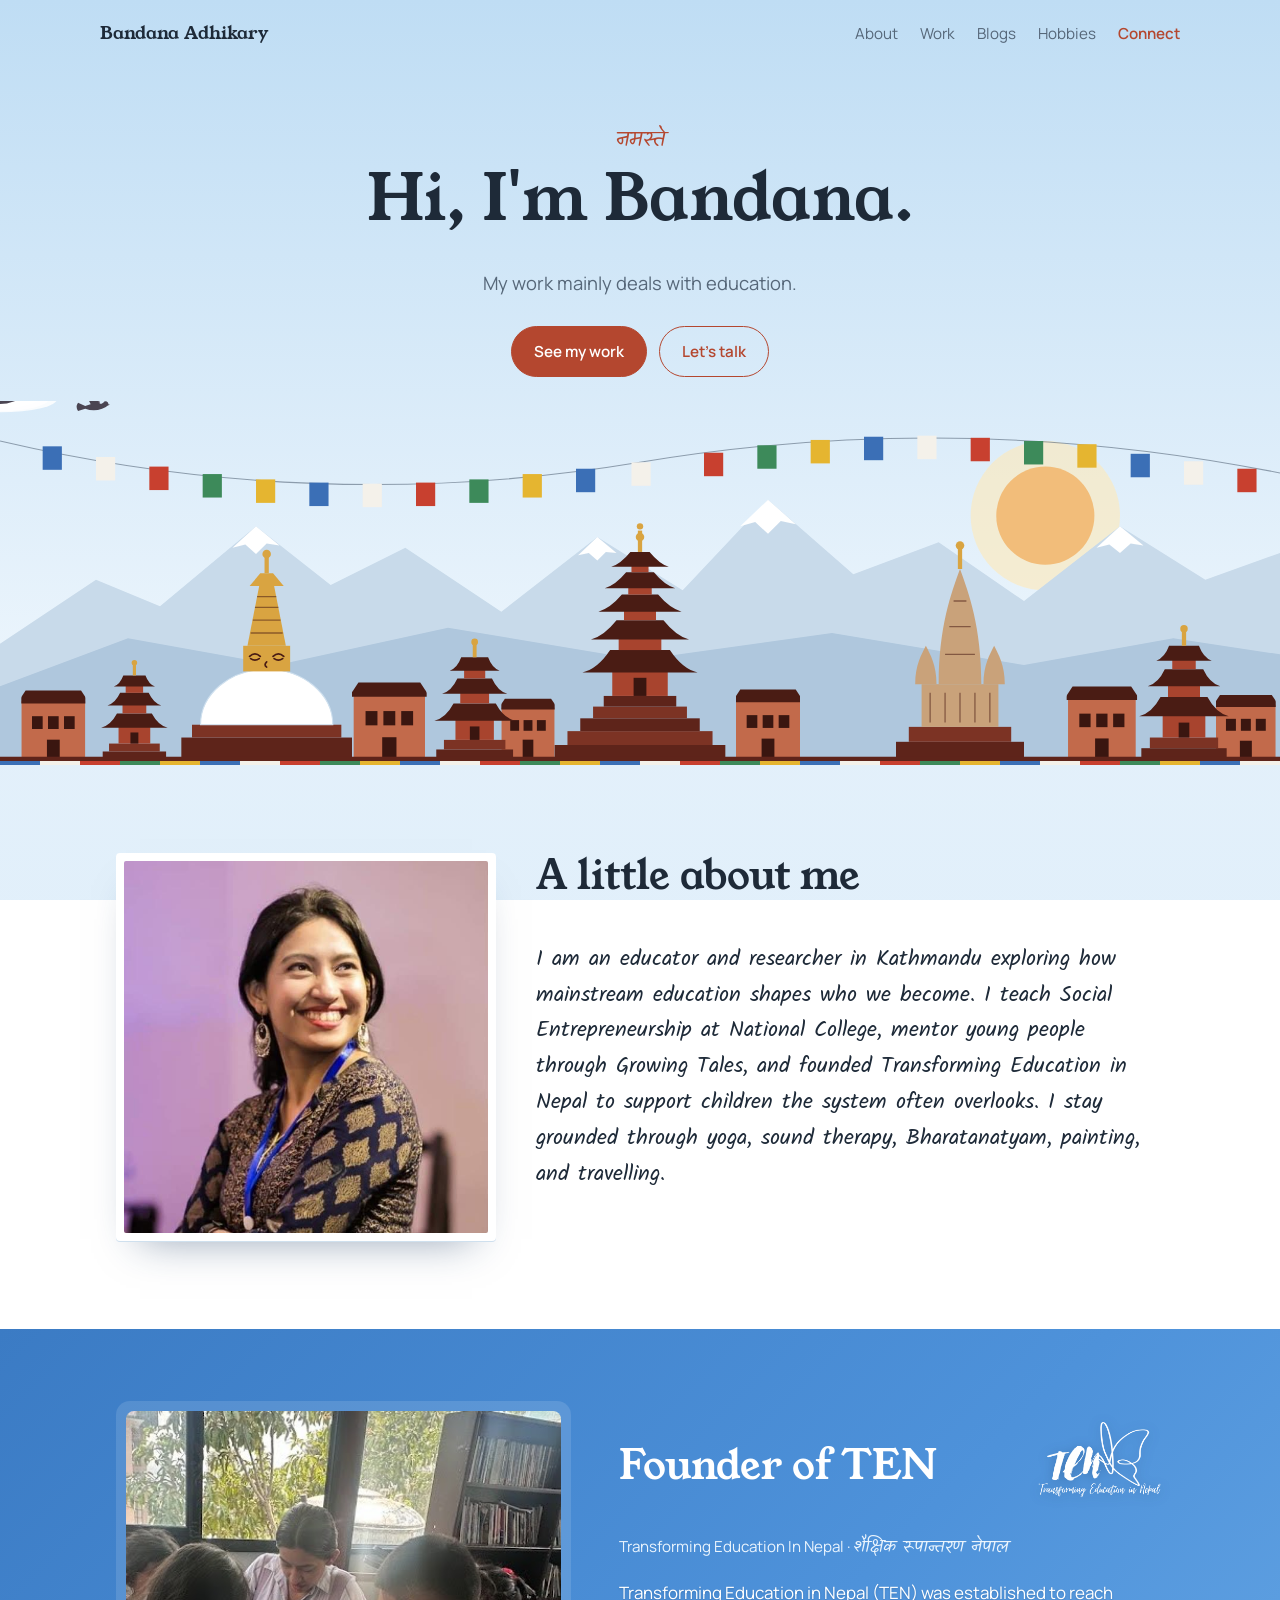
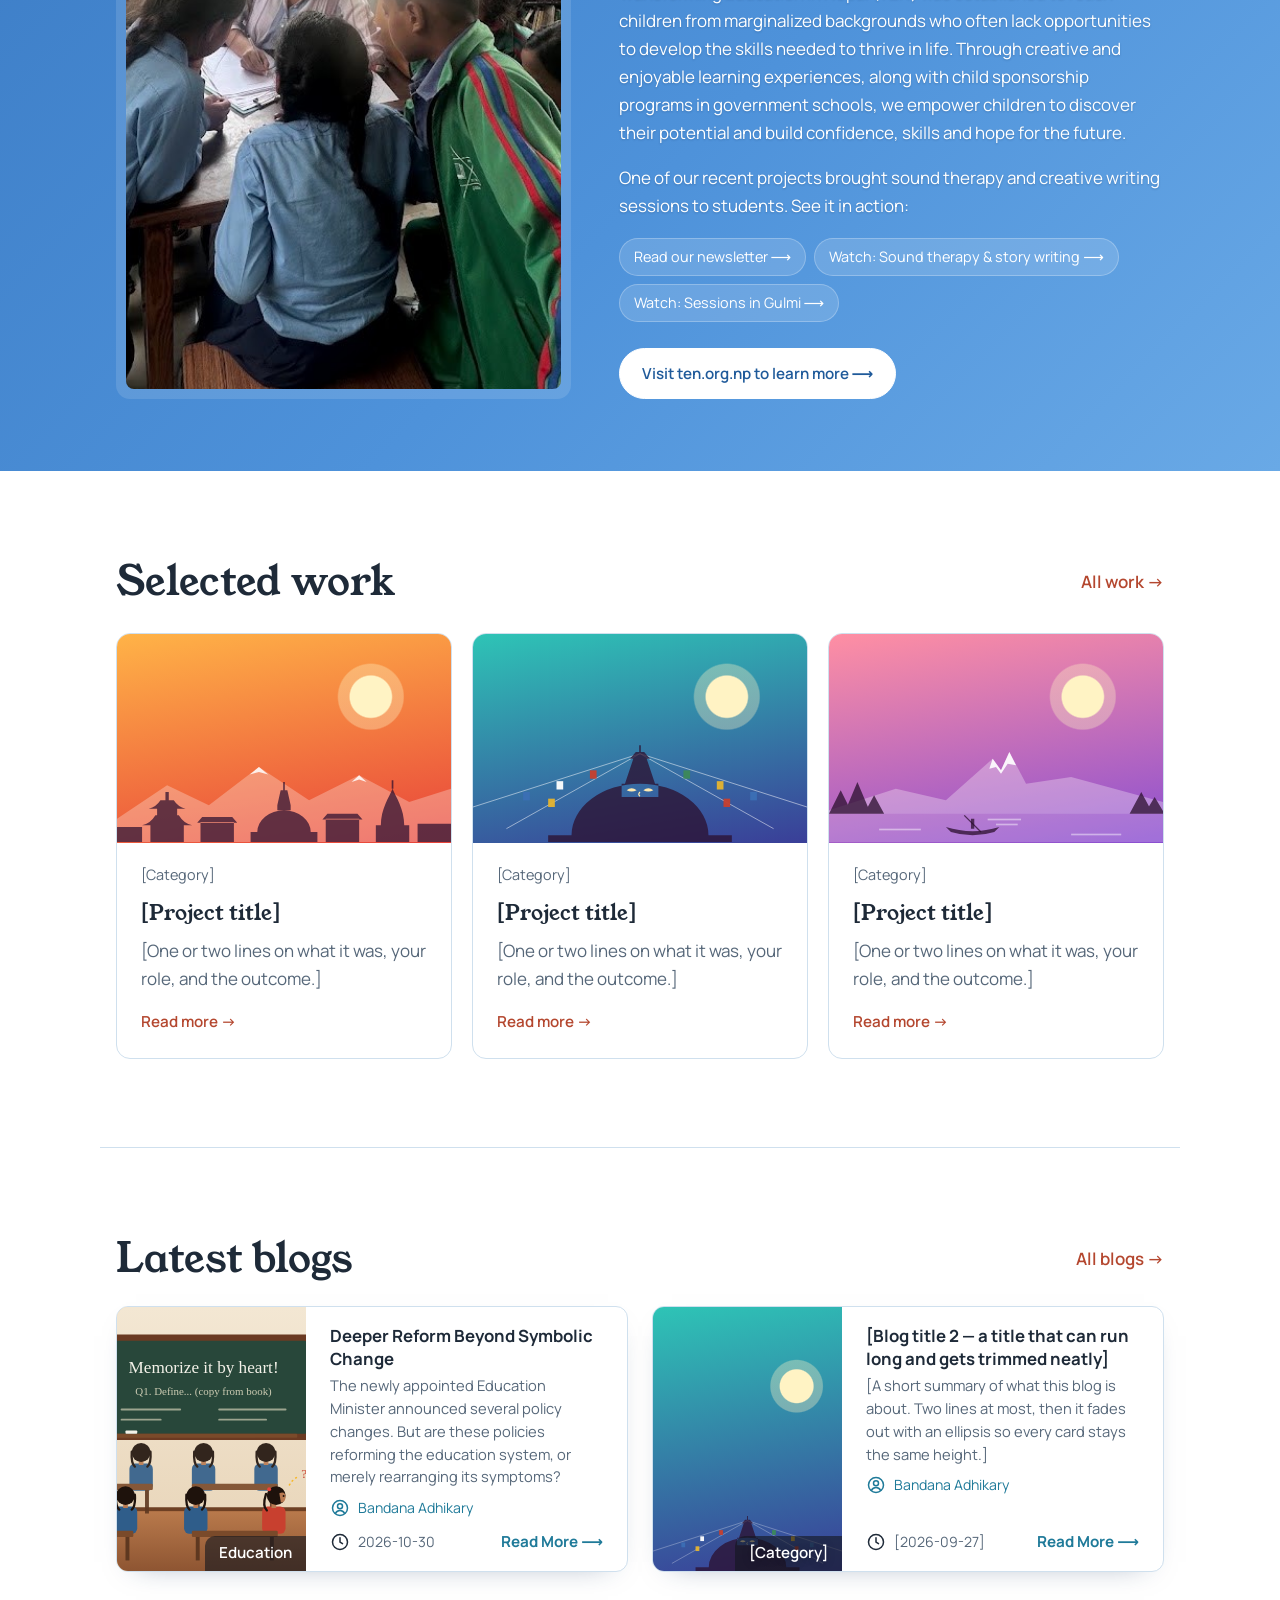
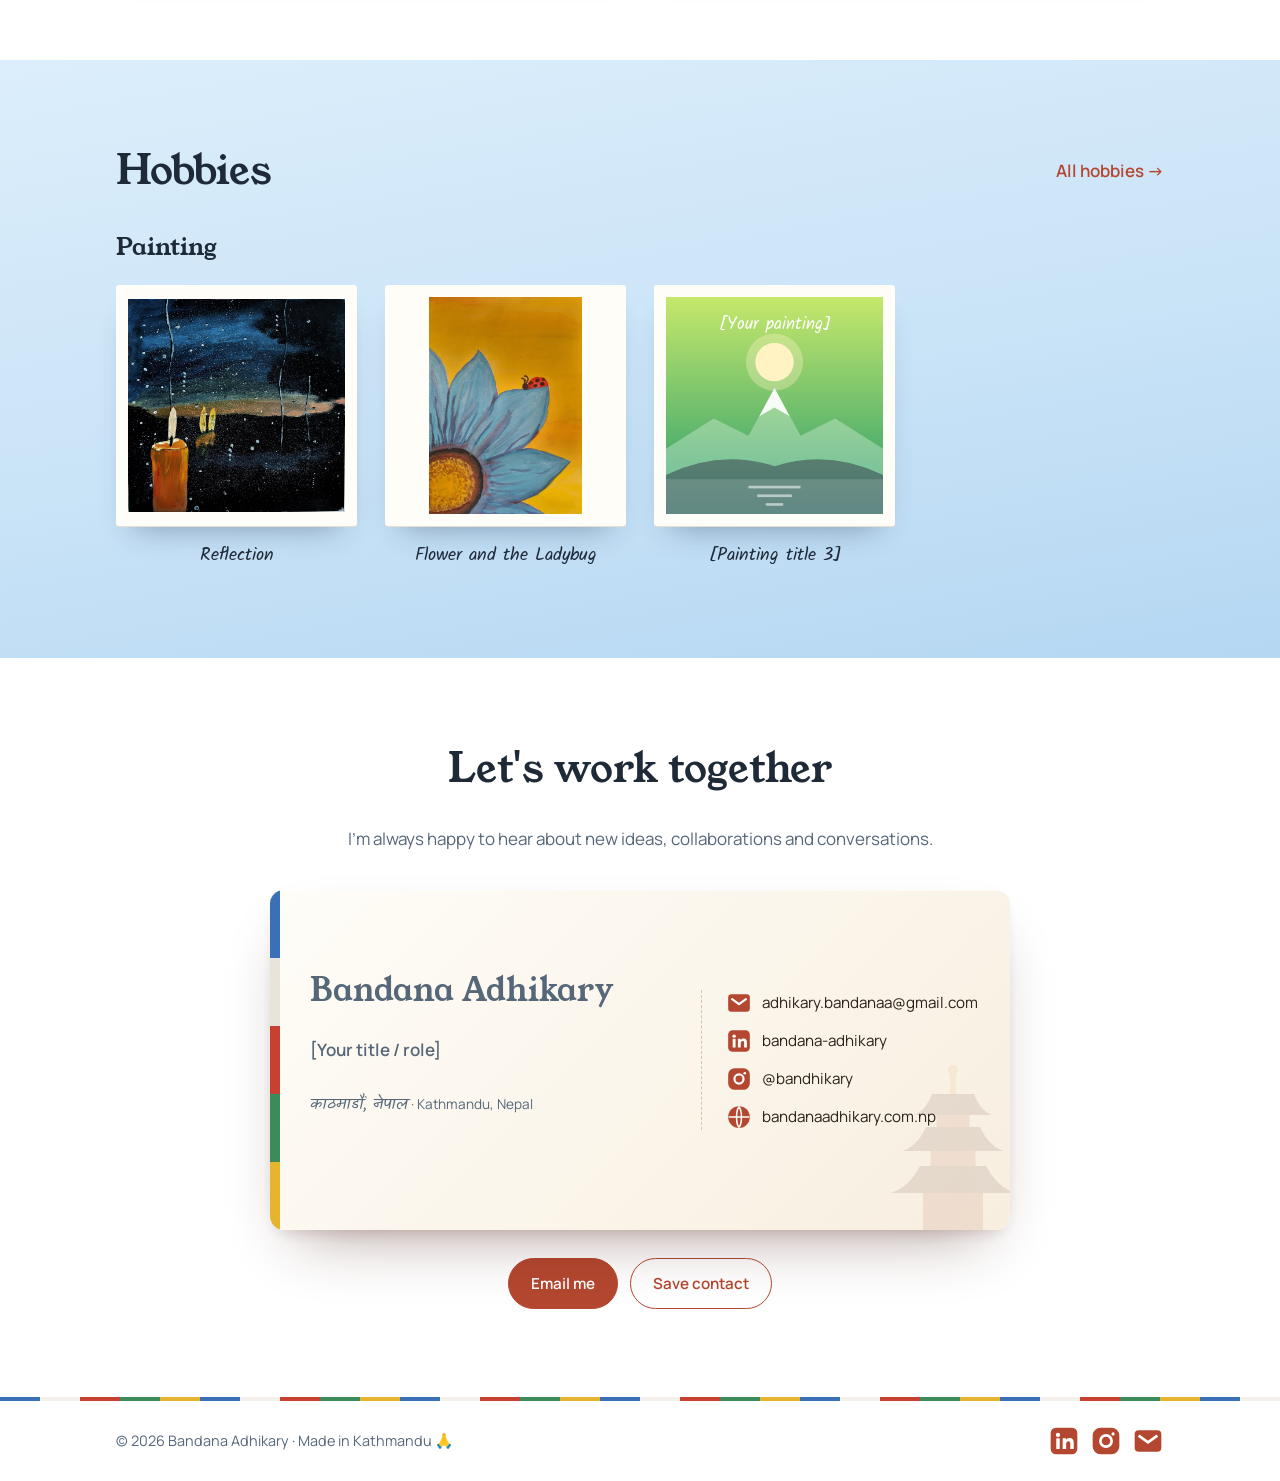
==== commit b800b0bc: "Update stylesheet version in index.html" ====
--- a/index.html
+++ b/index.html
@@ -8,7 +8,7 @@
   <link rel="preconnect" href="https://fonts.googleapis.com">
   <link rel="preconnect" href="https://fonts.gstatic.com" crossorigin>
   <link href="https://fonts.googleapis.com/css2?family=Young+Serif&family=Manrope:wght@400;500;600;700&family=Kalam:wght@400;700&display=swap" rel="stylesheet">
-  <link rel="stylesheet" href="/styles.css?v=20261104a">
+  <link rel="stylesheet" href="/styles.css?v=20261104c">
   <link rel="icon" href="data:image/svg+xml,%3Csvg xmlns='http://www.w3.org/2000/svg' viewBox='0 0 100 100'%3E%3Cpath d='M10 70 Q25 66 32 50 L68 50 Q75 66 90 70 Z M20 46 Q32 43 38 30 L62 30 Q68 43 80 46 Z' fill='%23B4472F'/%3E%3Crect x='46' y='12' width='8' height='18' fill='%23C8922E'/%3E%3Crect x='34' y='70' width='32' height='20' fill='%23B4472F'/%3E%3C/svg%3E">
 </head>
 <body>
--- a/styles.css
+++ b/styles.css
@@ -998,3 +998,8 @@
 .about p { font-family: 'Kalam', cursive; font-size: 1.4rem; line-height: 1.6; }
 @media (min-width: 721px) { .about .photo-frame { aspect-ratio: 614 / 626; align-self: start; } }
 @media (max-width: 720px) { .about p { font-size: 1.2rem; } }
+
+/* TEN: logo beside the heading instead of a watermark behind the text */
+.ten-head { justify-content: space-between; }
+.ten-head .ten-logo { order: 2; position: static; inset: auto; transform: none; width: 130px; height: auto; opacity: 1; z-index: auto; filter: drop-shadow(0 2px 6px rgba(20, 50, 90, .3)); }
+@media (max-width: 720px) { .ten-head .ten-logo { width: 84px; } }
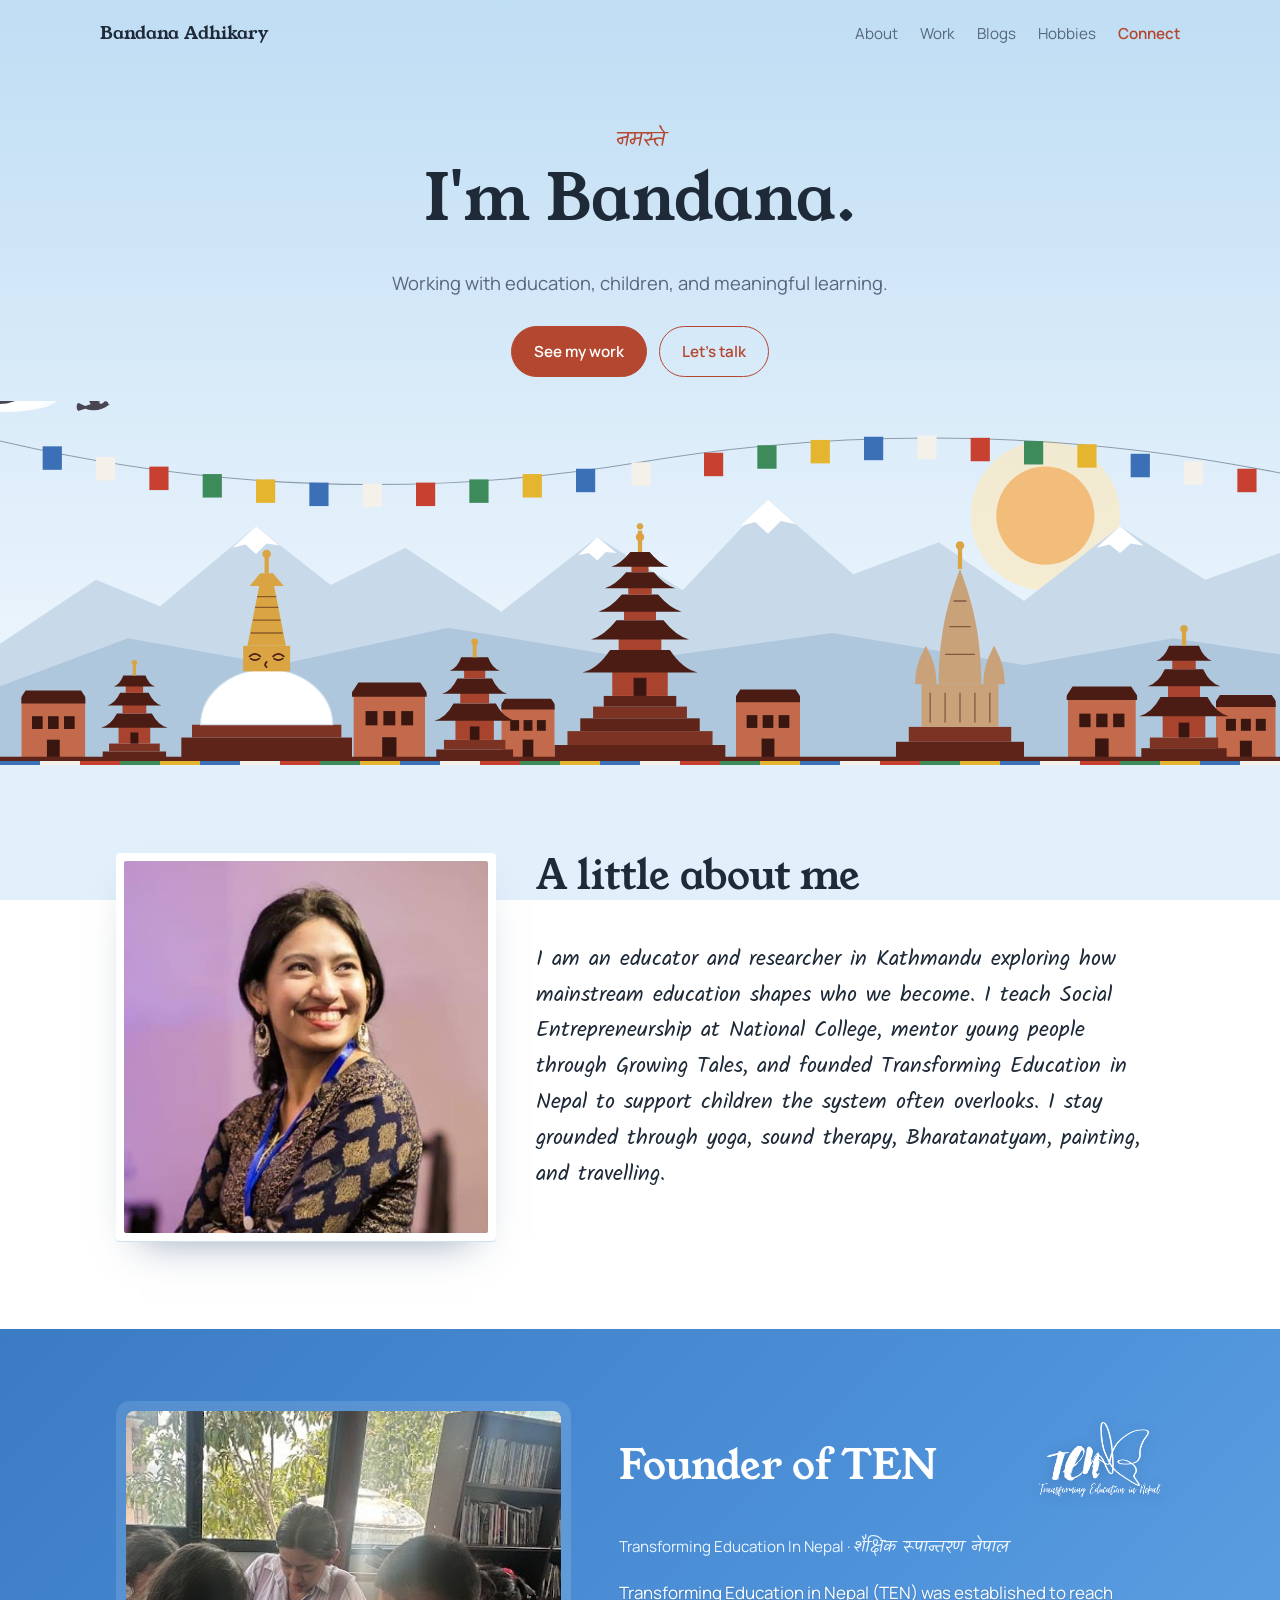
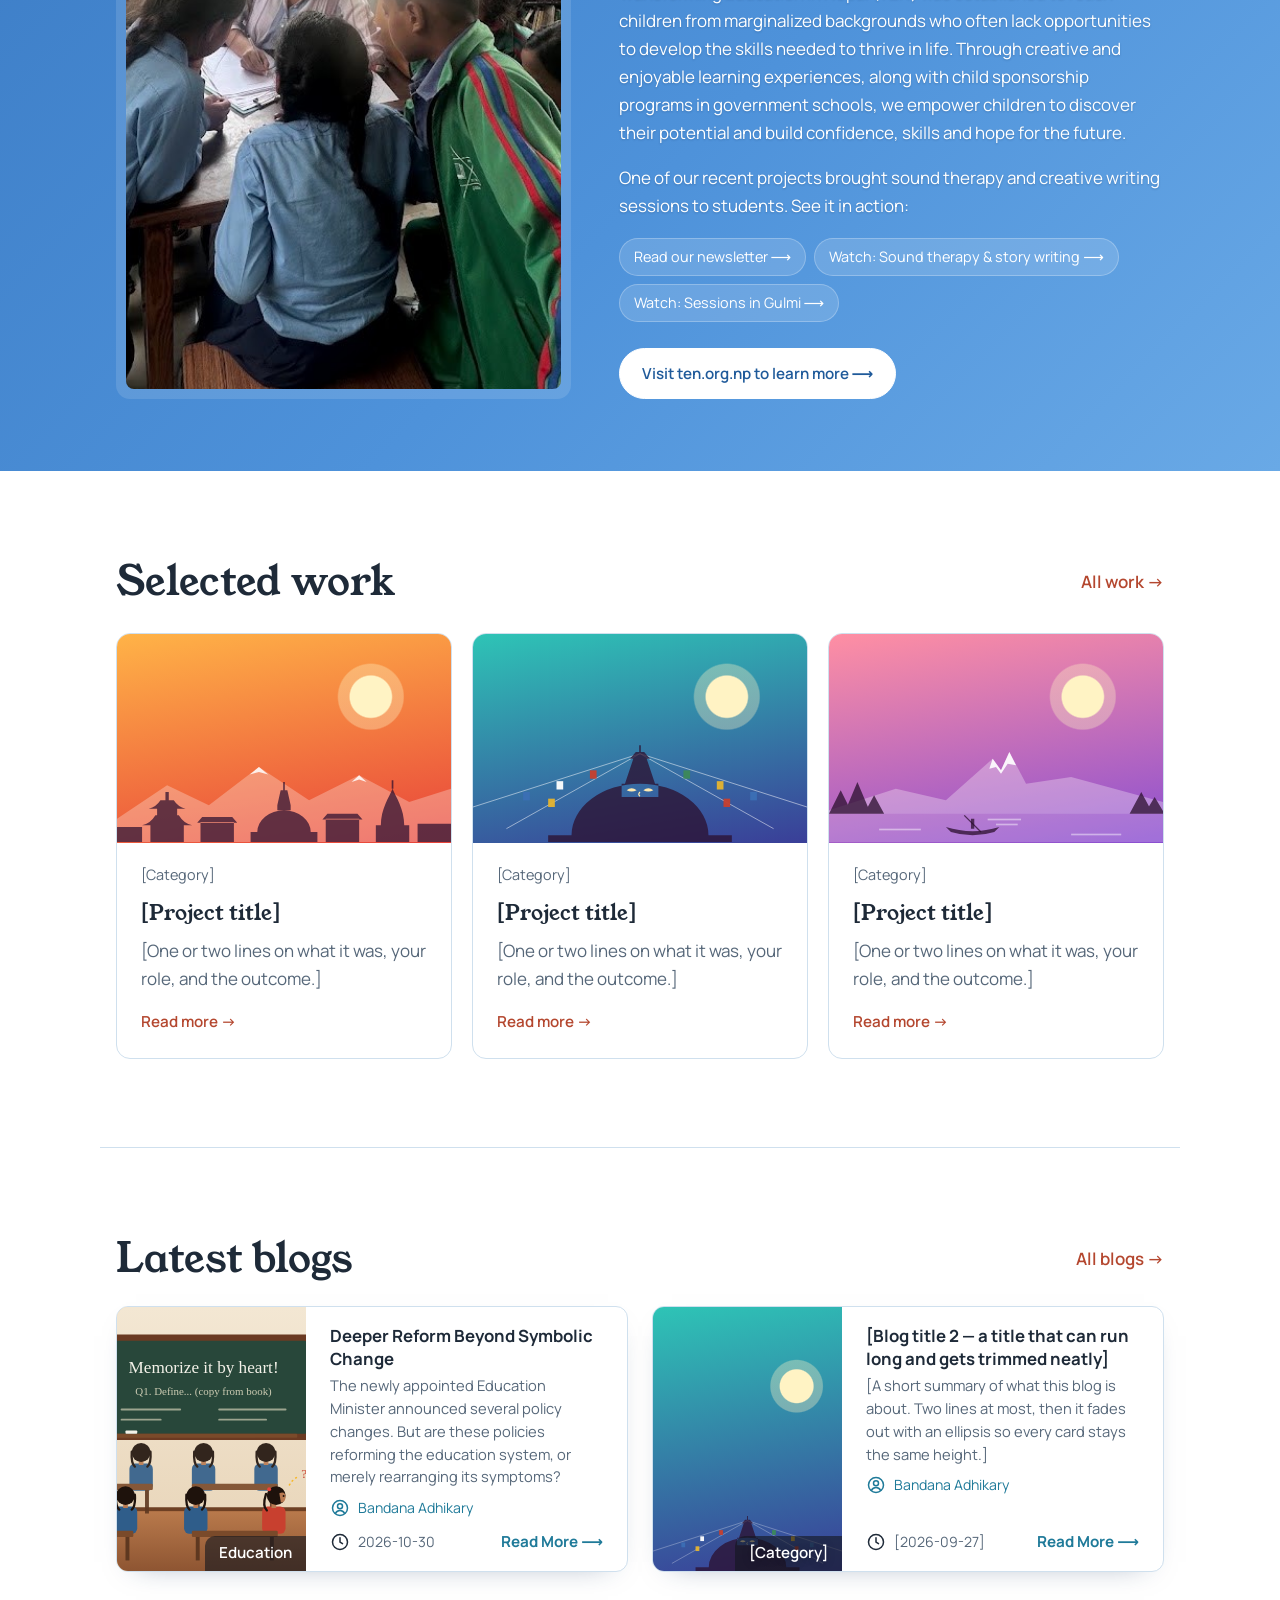
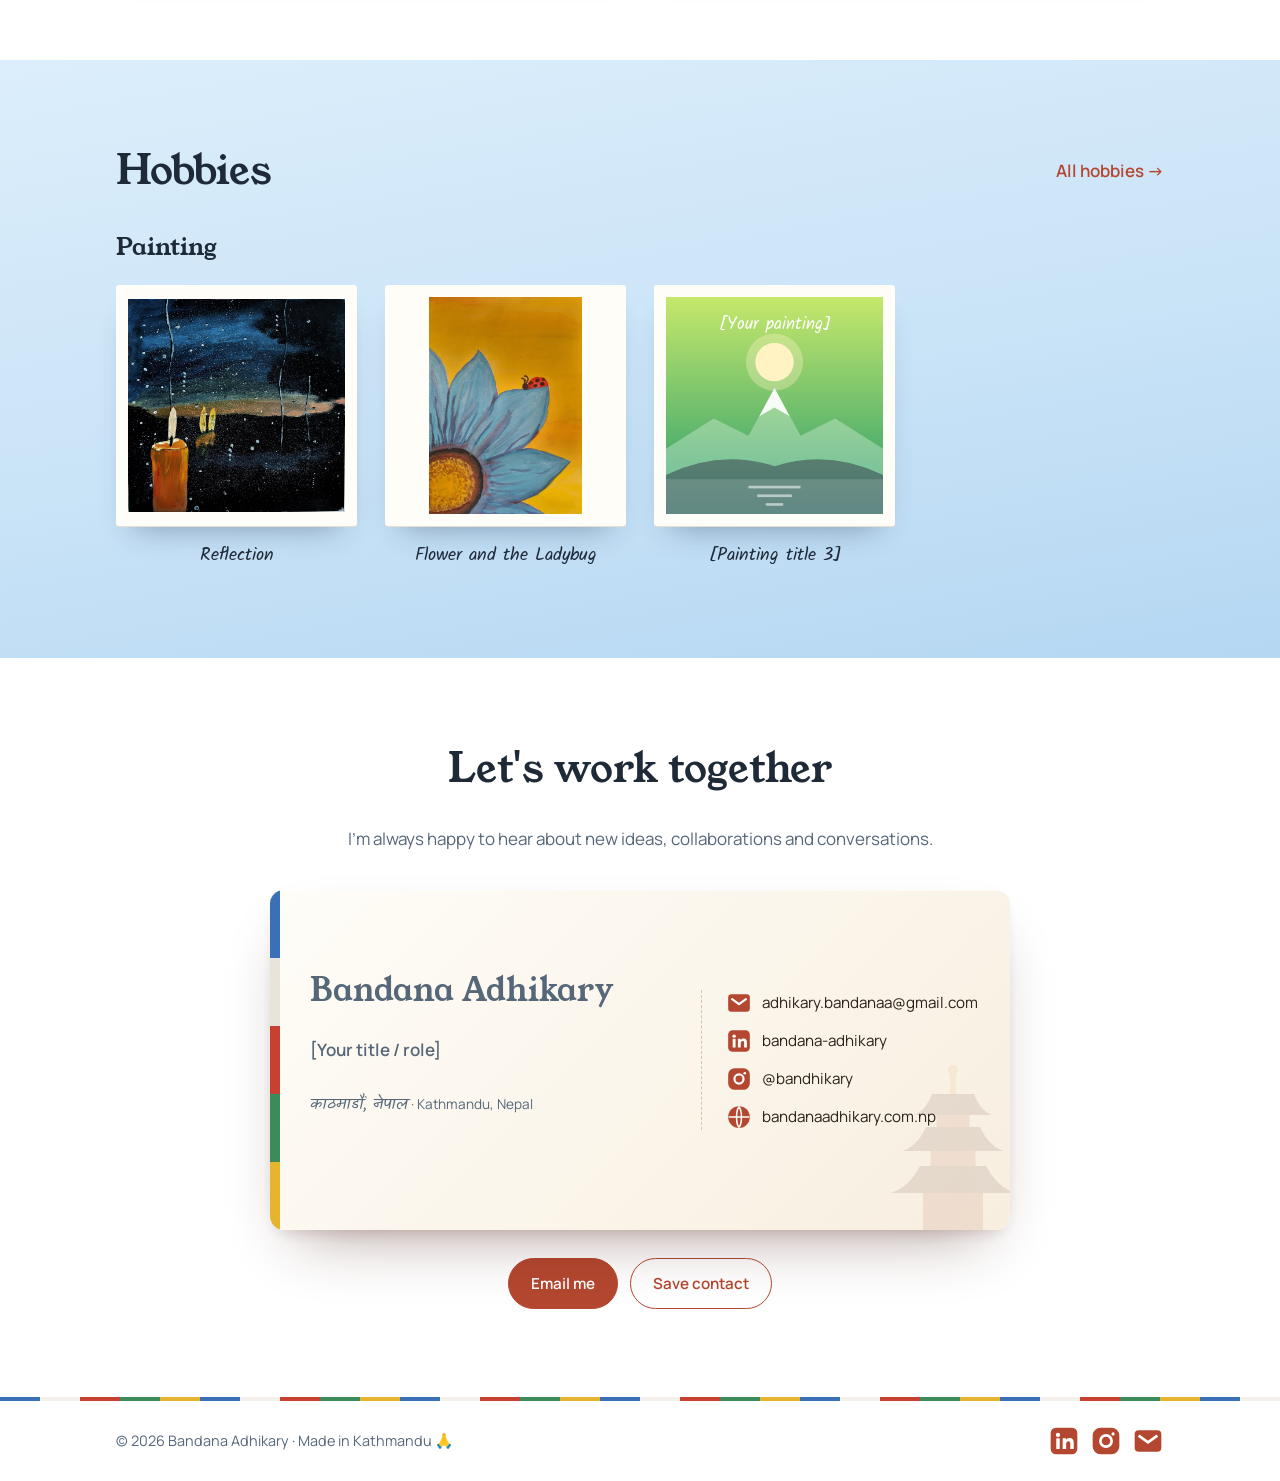
==== commit 19e11eff: "Update hero section text in index.html" ====
--- a/index.html
+++ b/index.html
@@ -31,8 +31,8 @@
     <section class="hero">
       <div class="hero-text">
         <p class="namaste" lang="ne">नमस्ते</p>
-        <h1>Hi, I'm Bandana.</h1>
-        <p class="tagline">My work mainly deals with education.</p>
+        <h1>I'm Bandana.</h1>
+        <p class="tagline">Working with education, children, and meaningful learning.</p>
         <div class="hero-actions">
           <a href="/work/" class="btn">See my work</a>
           <a href="#connect" class="btn btn-ghost">Let's talk</a>
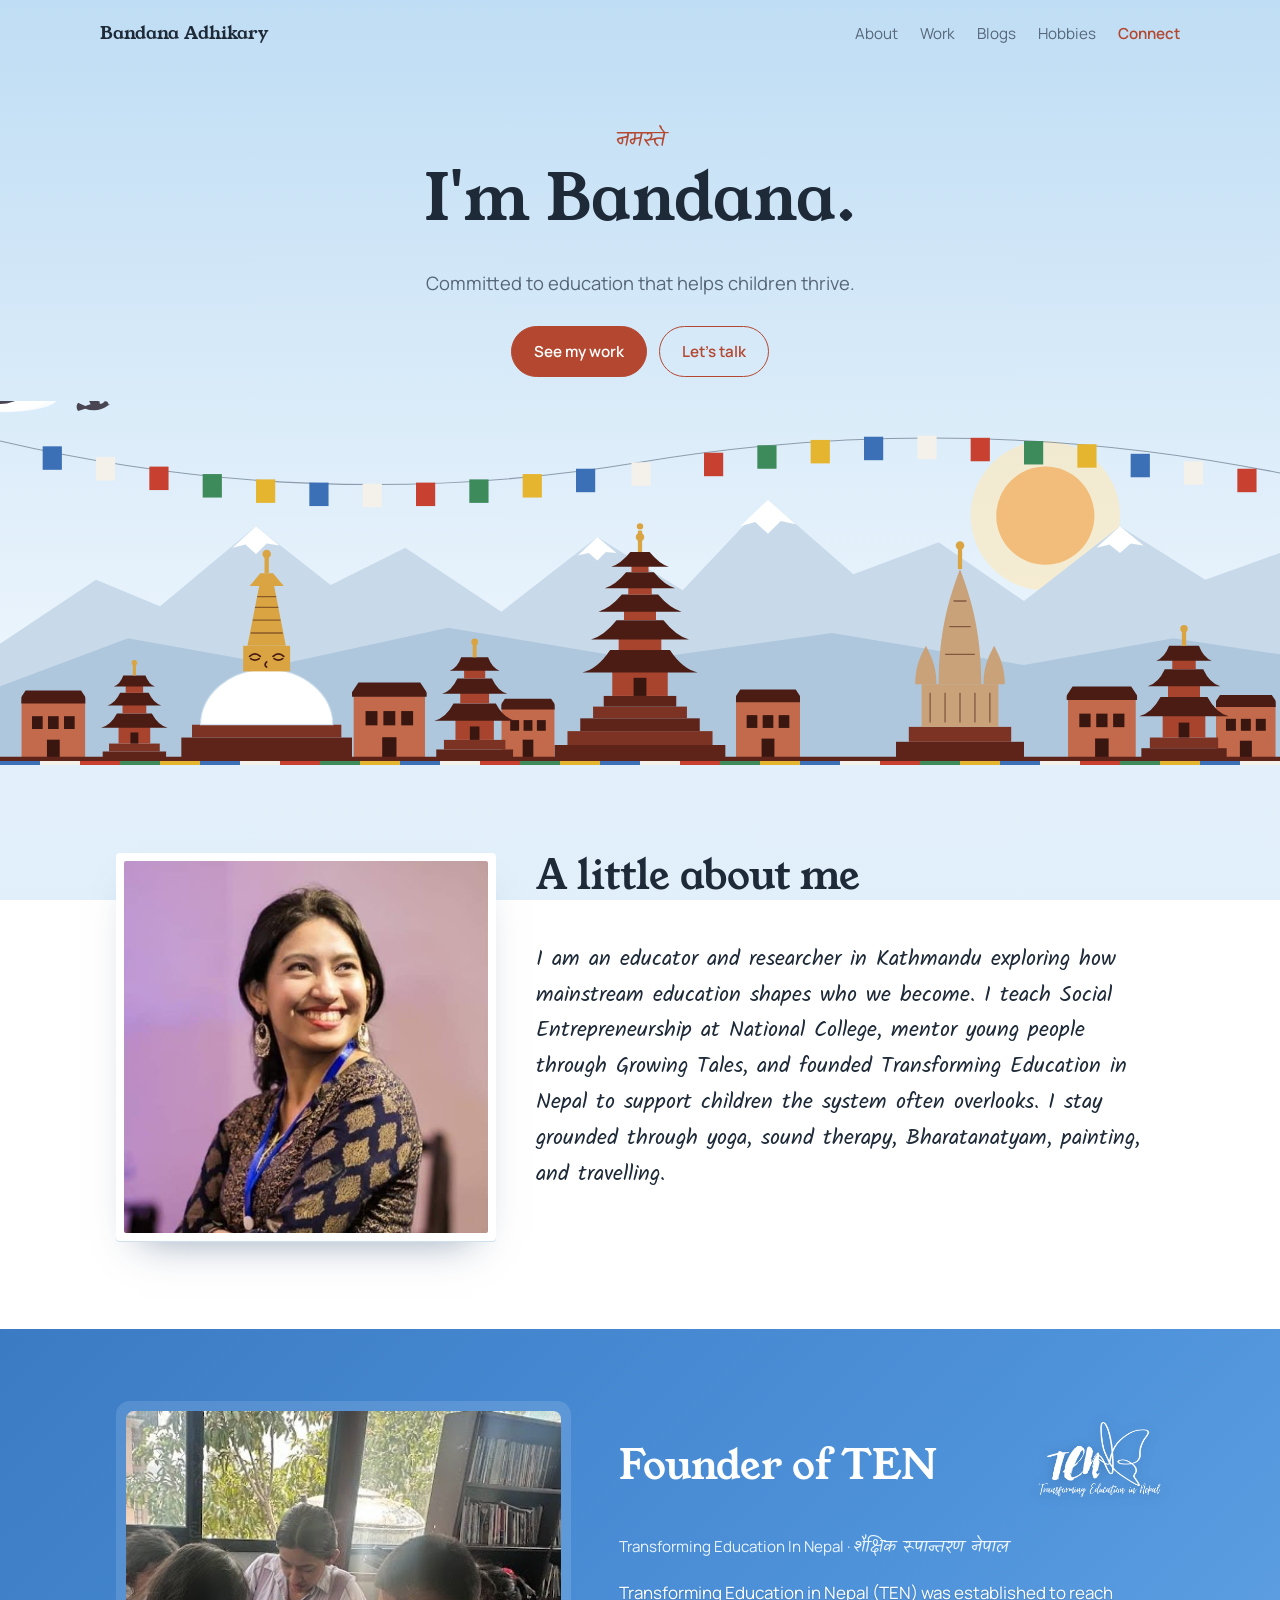
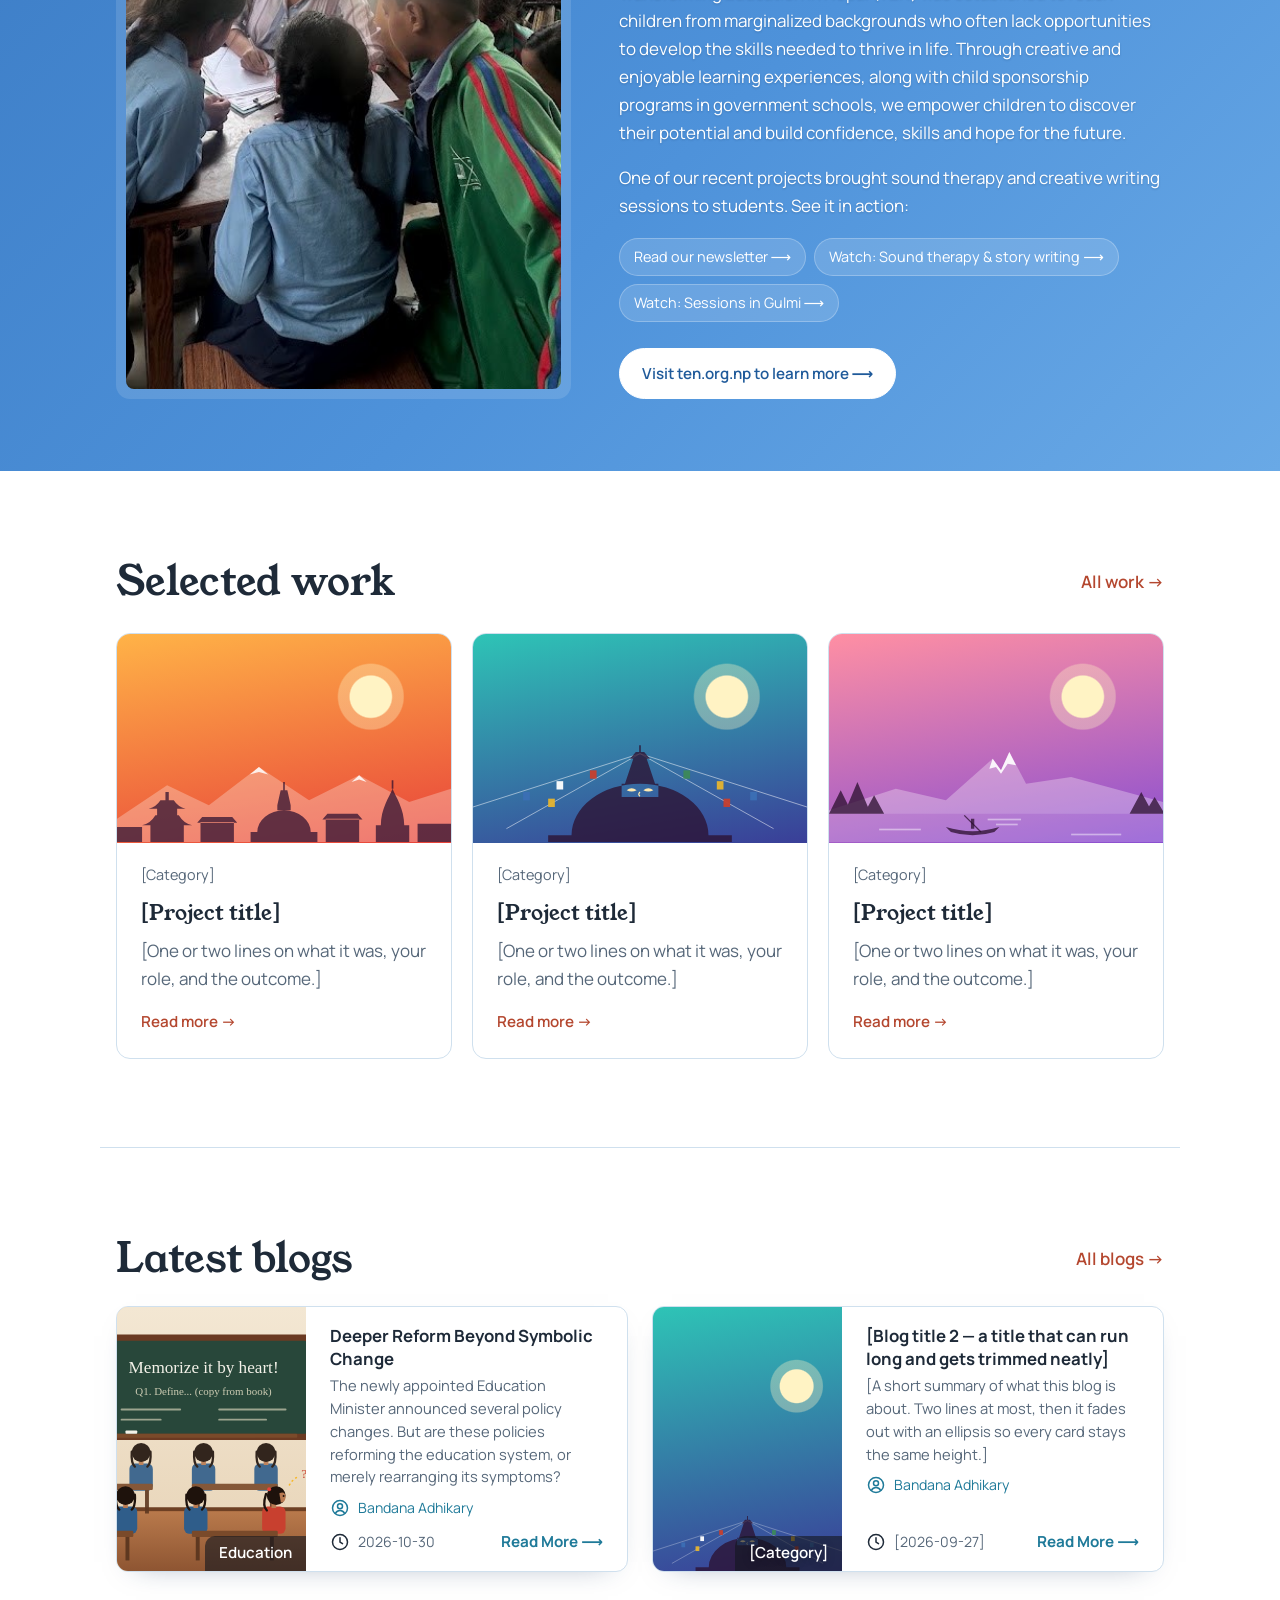
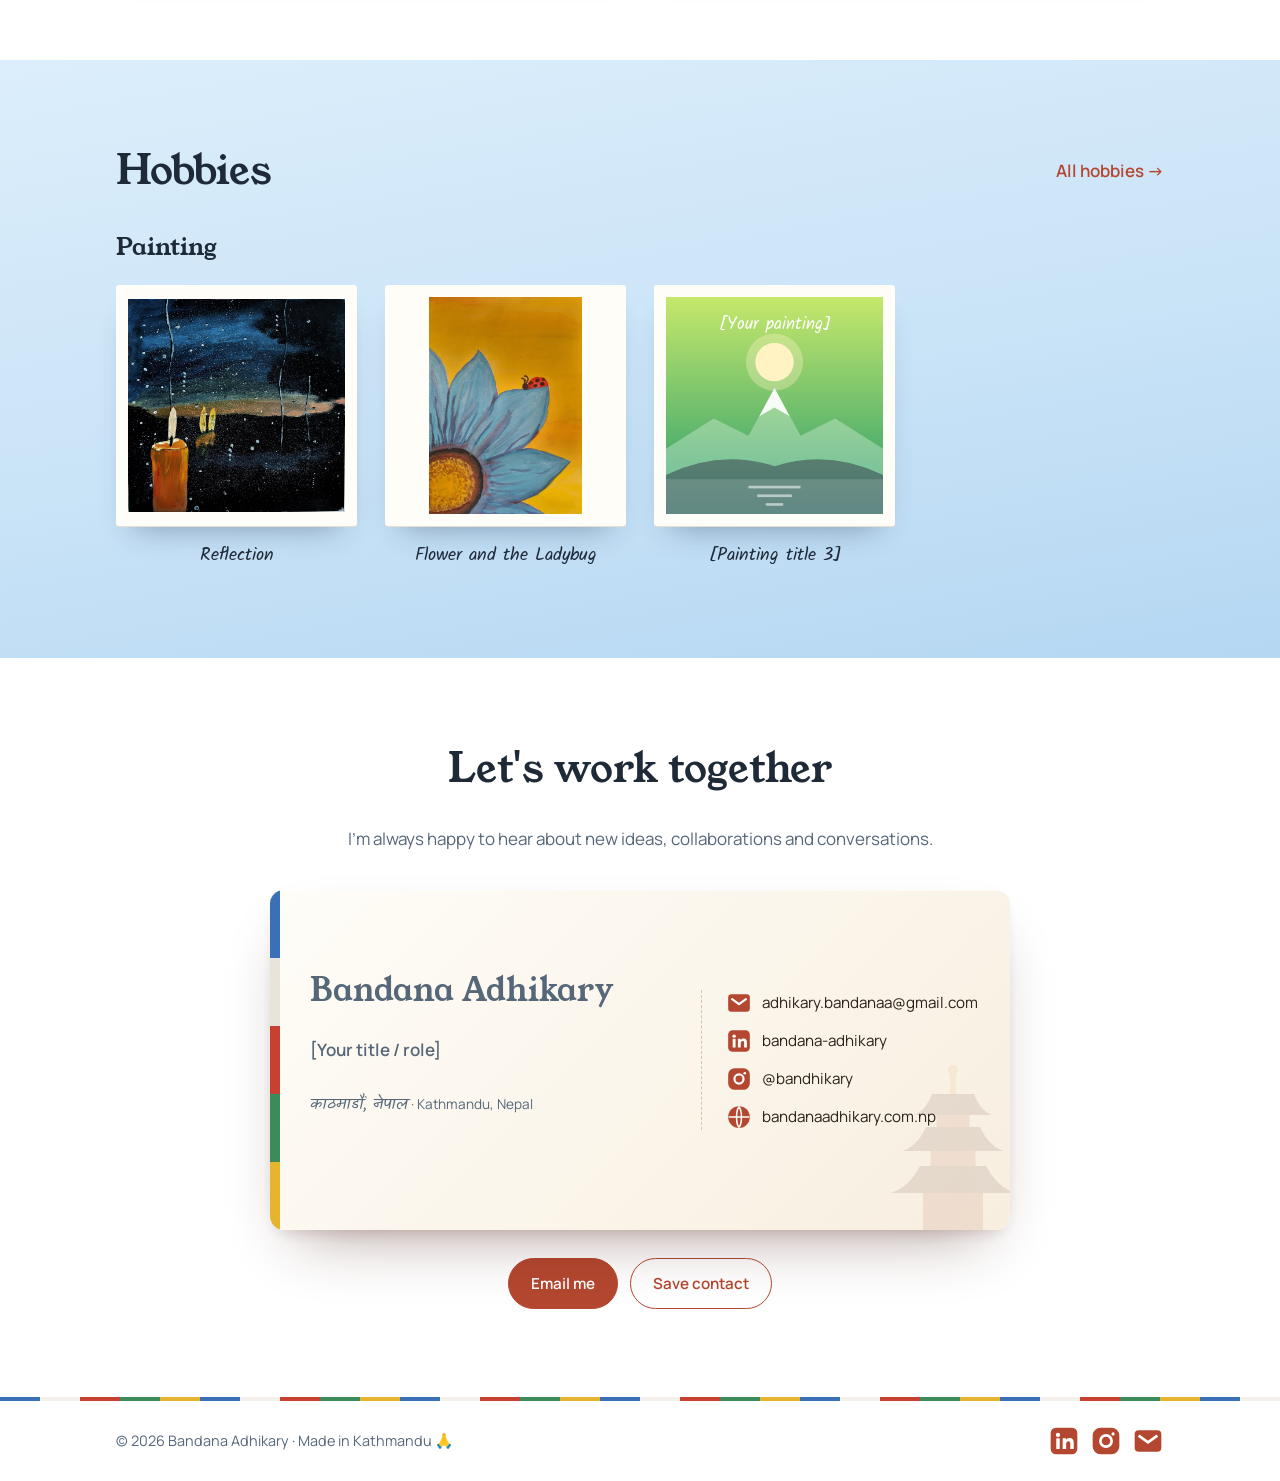
==== commit e72e1cb1: "Update tagline for clarity and impact" ====
--- a/index.html
+++ b/index.html
@@ -32,7 +32,7 @@
       <div class="hero-text">
         <p class="namaste" lang="ne">नमस्ते</p>
         <h1>I'm Bandana.</h1>
-        <p class="tagline">Working with education, children, and meaningful learning.</p>
+        <p class="tagline">Committed to education that helps children thrive.</p>
         <div class="hero-actions">
           <a href="/work/" class="btn">See my work</a>
           <a href="#connect" class="btn btn-ghost">Let's talk</a>
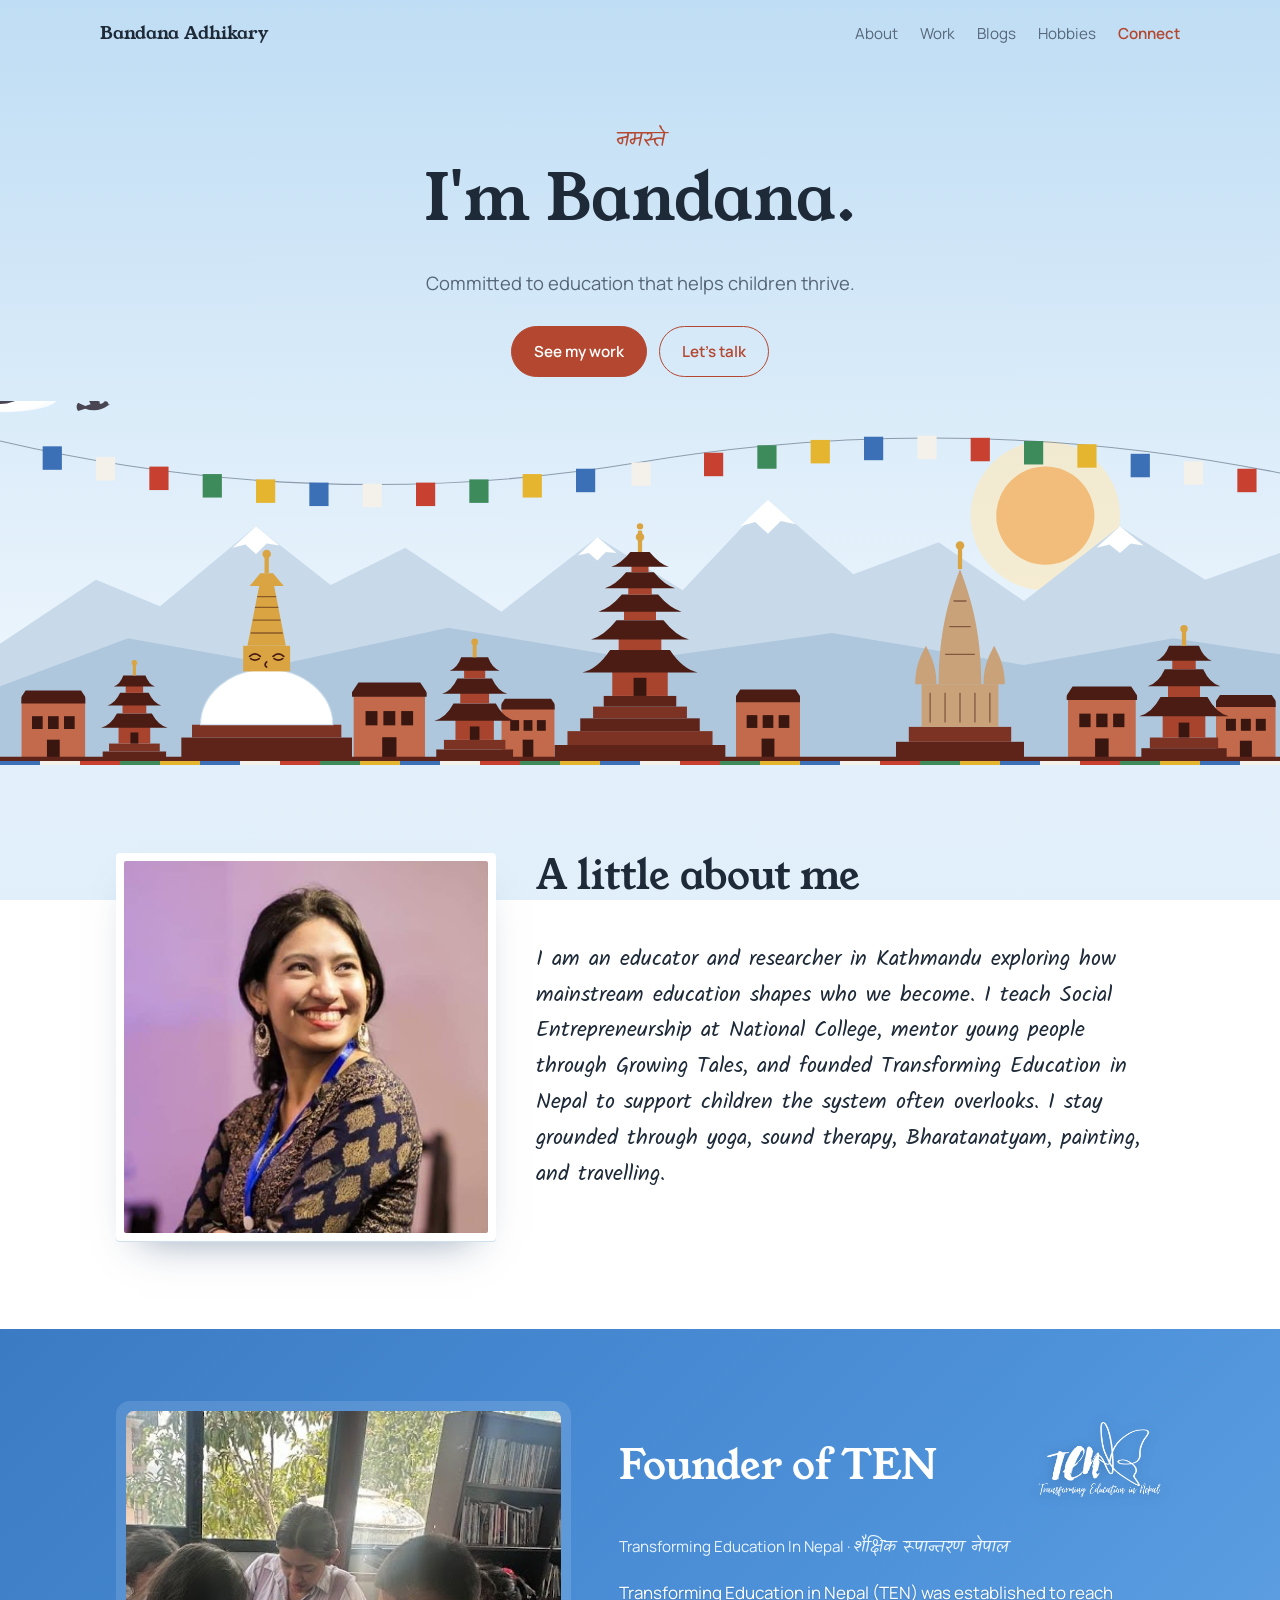
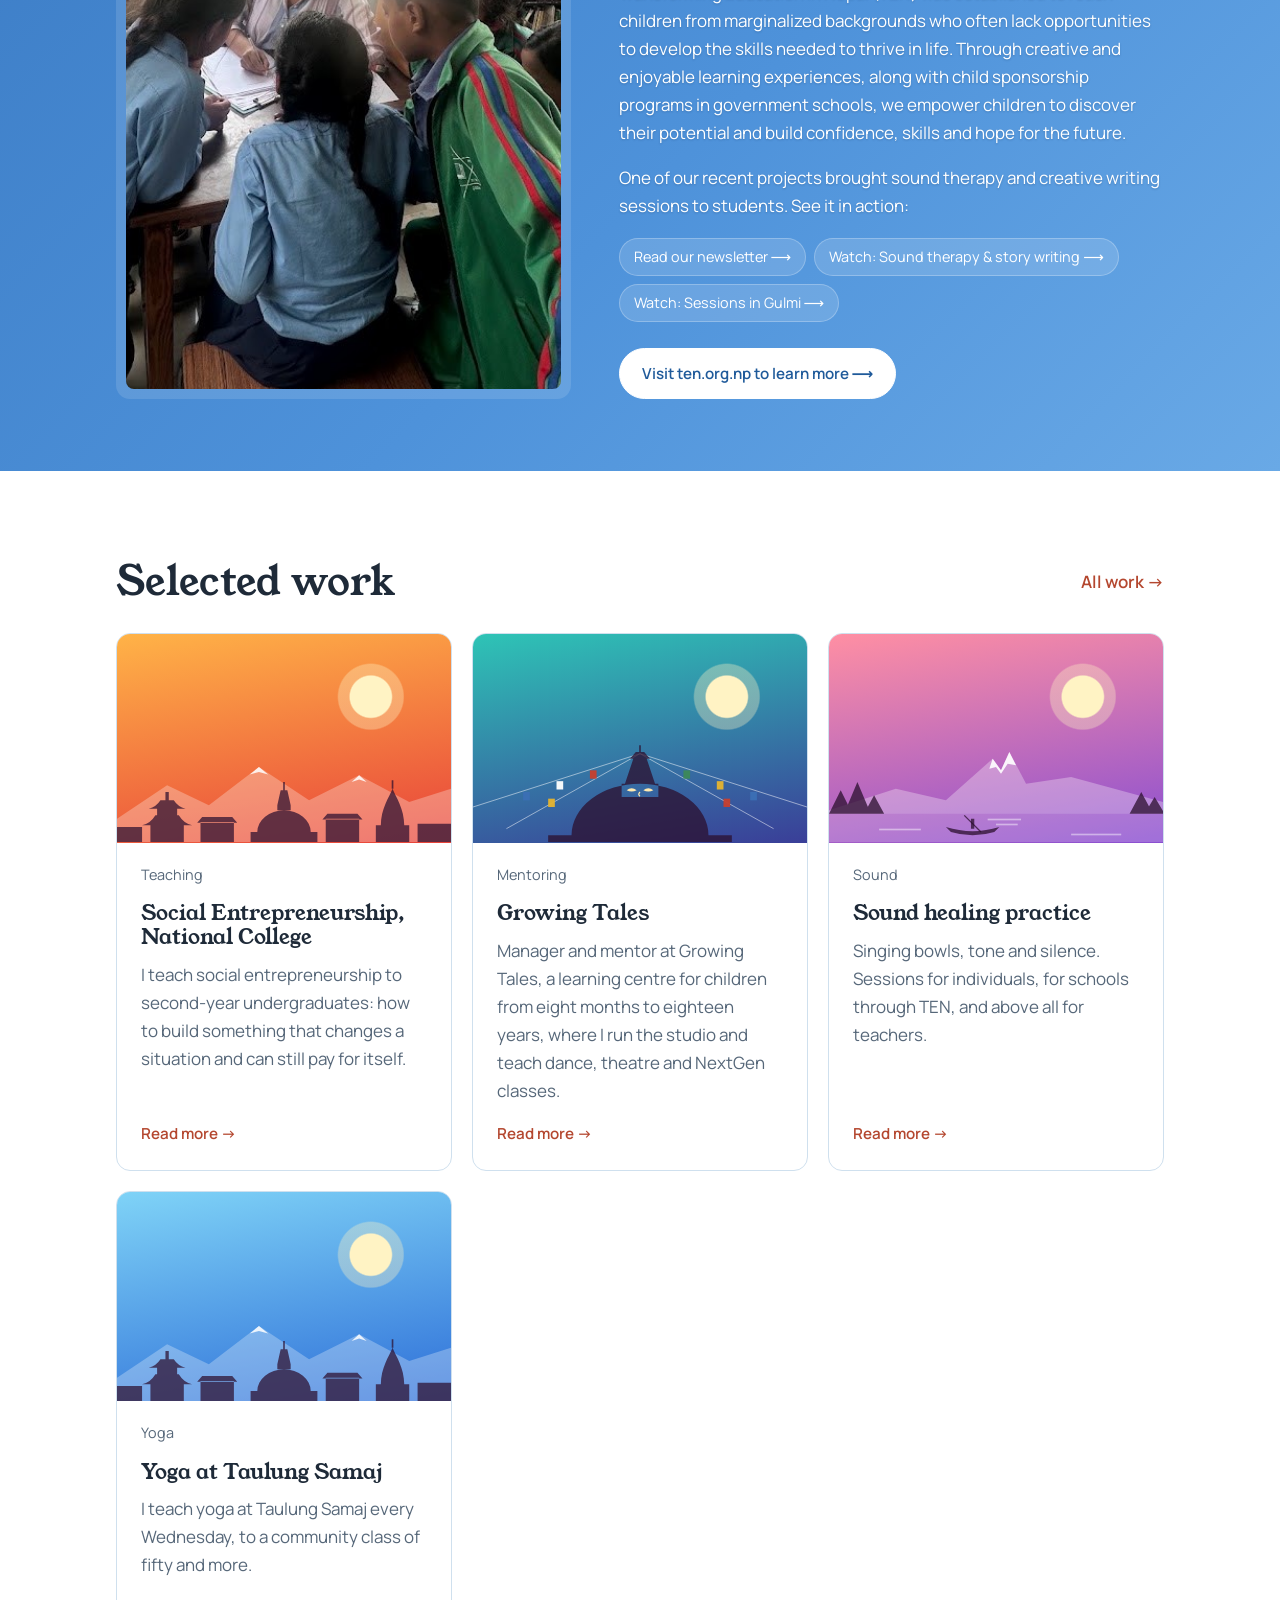
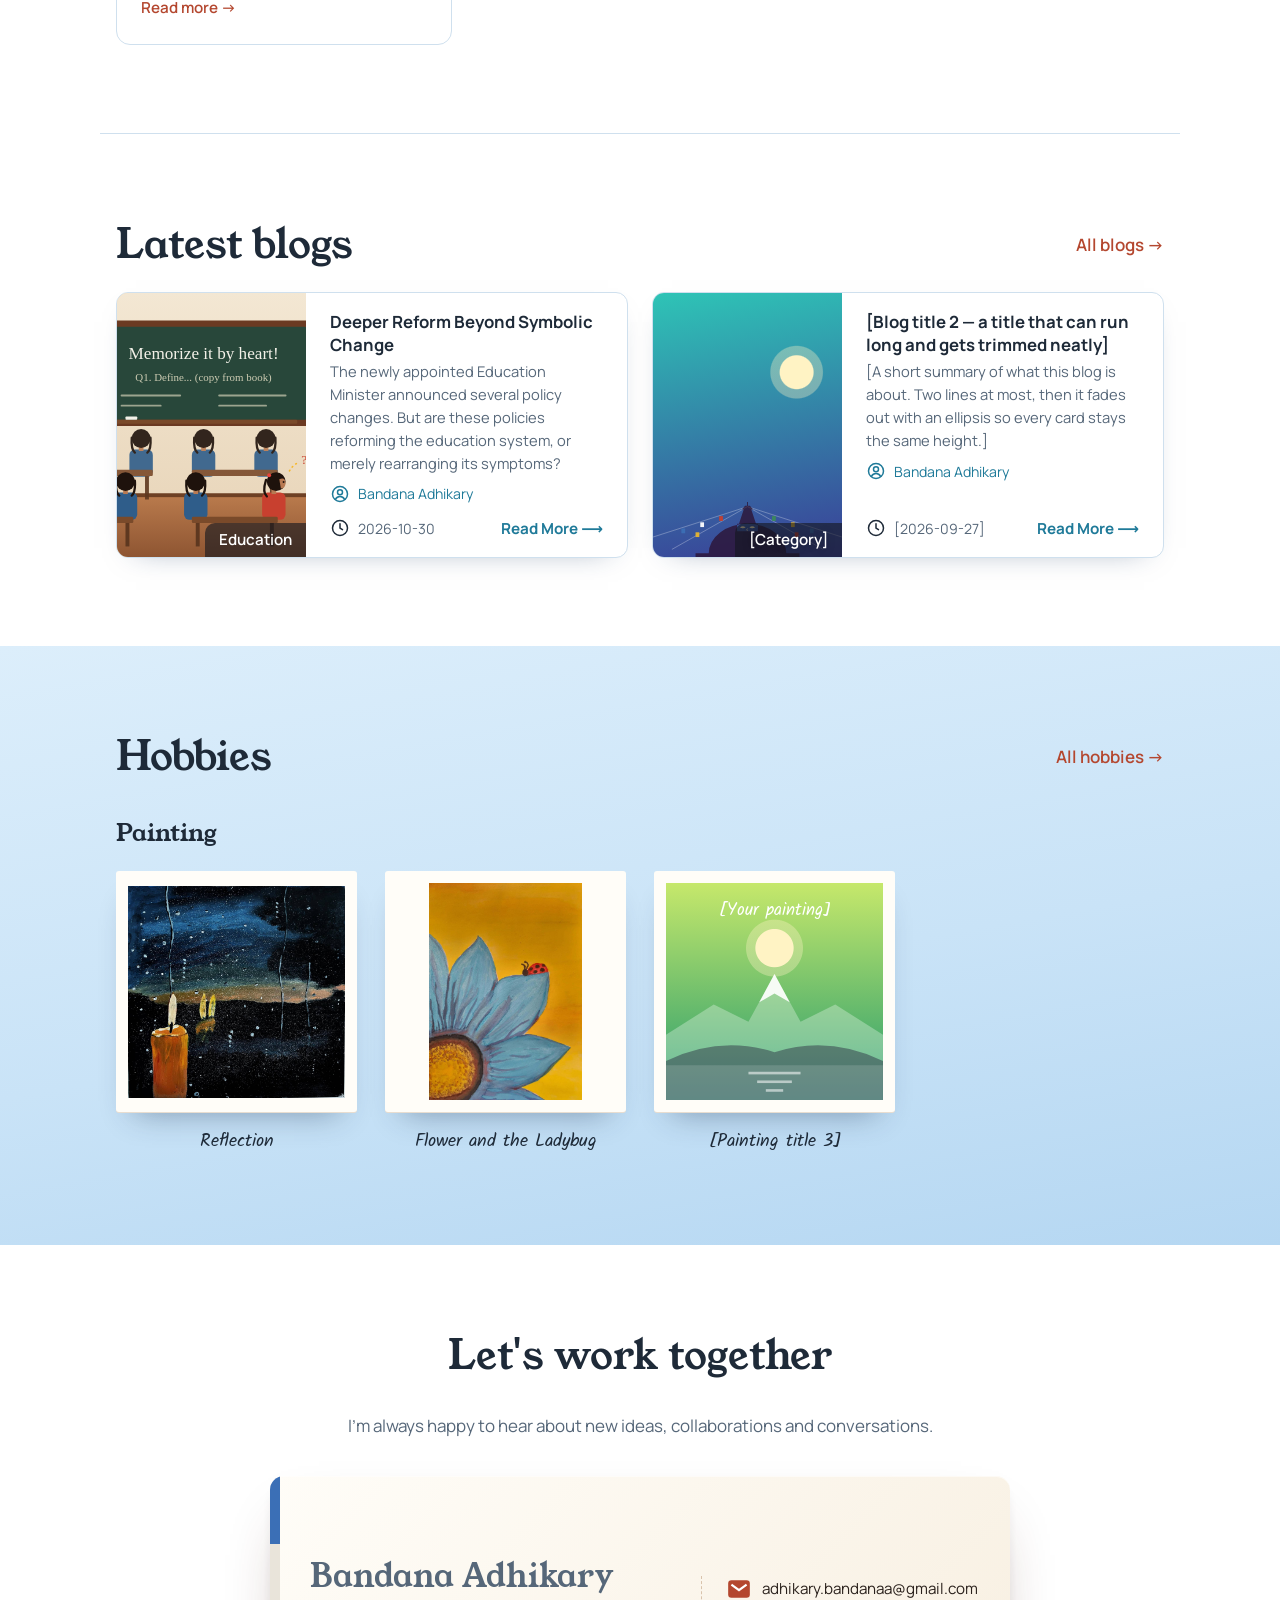
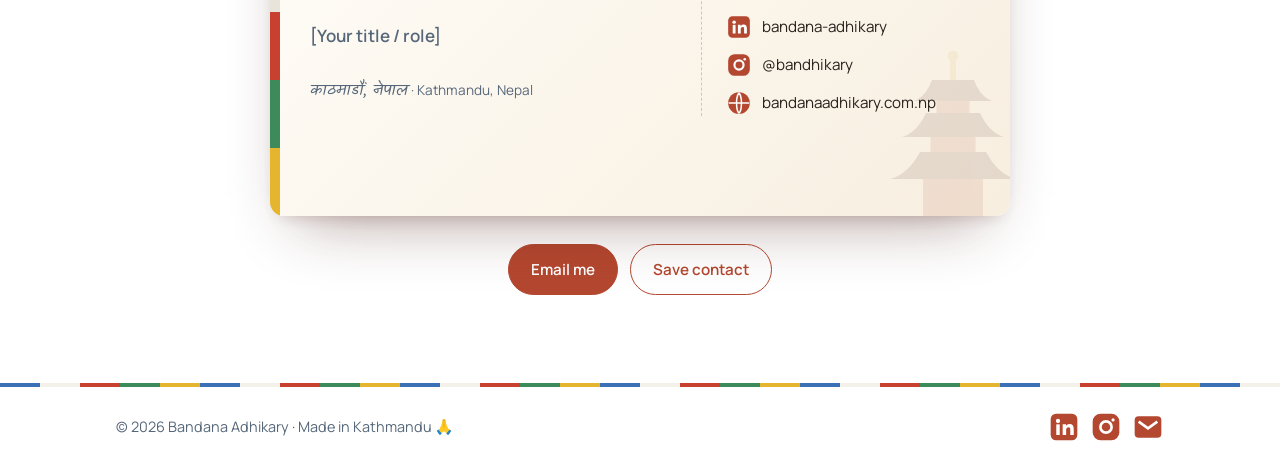
==== commit 11b0033e: "Update project cards with new content" ====
--- a/index.html
+++ b/index.html
@@ -258,25 +258,32 @@
         <a href="/work/" class="see-all">All work →</a>
       </div>
       <div class="cards">
-        <a href="/work/project-one.html" class="card card-media">
+        <a href="/work/teaching-social-entrepreneurship.html" class="card card-media">
           <div class="card-art" aria-hidden="true"></div>
-          <p class="card-tag">[Category]</p>
-          <h3>[Project title]</h3>
-          <p>[One or two lines on what it was, your role, and the outcome.]</p>
+          <p class="card-tag">Teaching</p>
+          <h3>Social Entrepreneurship, National College</h3>
+          <p>I teach social entrepreneurship to second-year undergraduates: how to build something that changes a situation and can still pay for itself.</p>
           <span class="card-link">Read more →</span>
         </a>
-        <a href="/work/project-one.html" class="card card-media">
+        <a href="/work/mentoring-growing-tales.html" class="card card-media">
           <div class="card-art" aria-hidden="true"></div>
-          <p class="card-tag">[Category]</p>
-          <h3>[Project title]</h3>
-          <p>[One or two lines on what it was, your role, and the outcome.]</p>
+          <p class="card-tag">Mentoring</p>
+          <h3>Growing Tales</h3>
+          <p>Manager and mentor at Growing Tales, a learning centre for children from eight months to eighteen years, where I run the studio and teach dance, theatre and NextGen classes.</p>
           <span class="card-link">Read more →</span>
         </a>
-        <a href="/work/project-one.html" class="card card-media">
+        <a href="/work/sound-healing.html" class="card card-media">
           <div class="card-art" aria-hidden="true"></div>
-          <p class="card-tag">[Category]</p>
-          <h3>[Project title]</h3>
-          <p>[One or two lines on what it was, your role, and the outcome.]</p>
+          <p class="card-tag">Sound</p>
+          <h3>Sound healing practice</h3>
+          <p>Singing bowls, tone and silence. Sessions for individuals, for schools through TEN, and above all for teachers.</p>
+          <span class="card-link">Read more →</span>
+        </a>
+        <a href="/work/yoga-taulung-samaj.html" class="card card-media">
+          <div class="card-art" aria-hidden="true"></div>
+          <p class="card-tag">Yoga</p>
+          <h3>Yoga at Taulung Samaj</h3>
+          <p>I teach yoga at Taulung Samaj every Wednesday, to a community class of fifty and more.</p>
           <span class="card-link">Read more →</span>
         </a>
       </div>
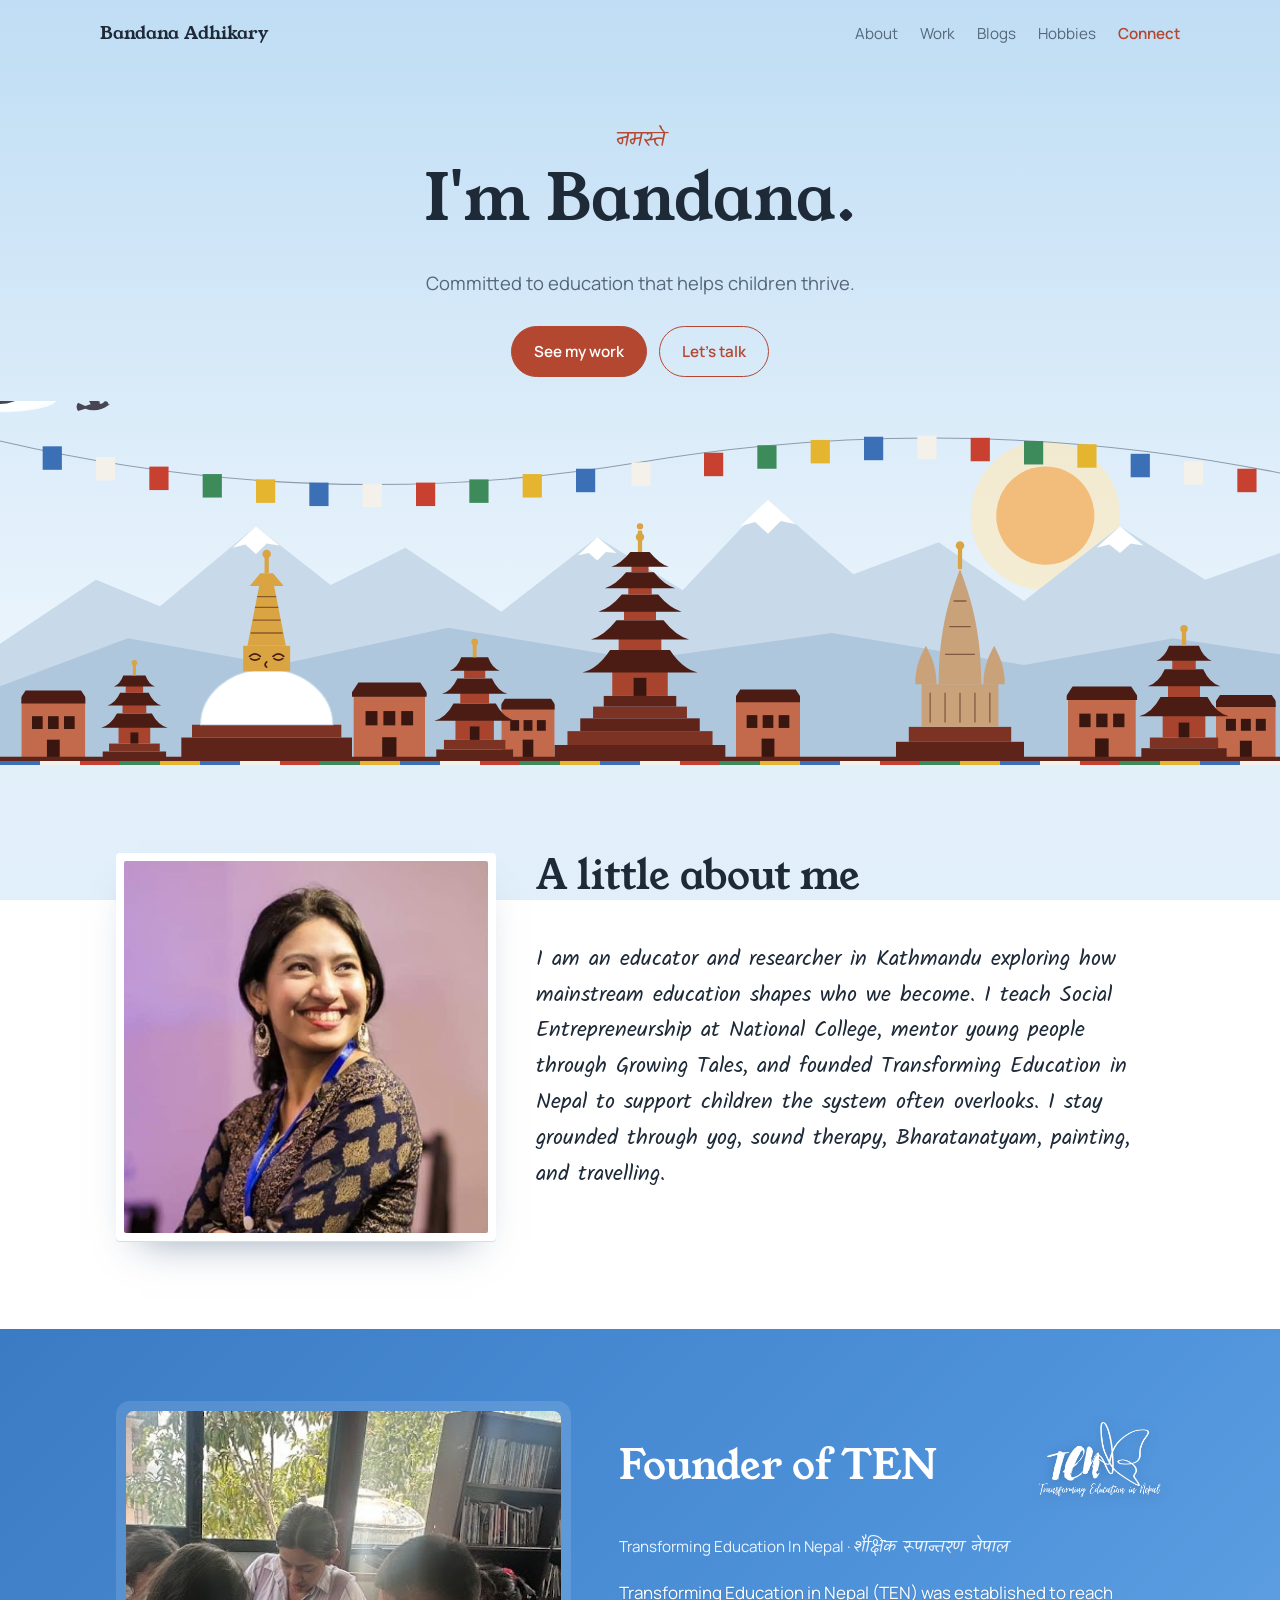
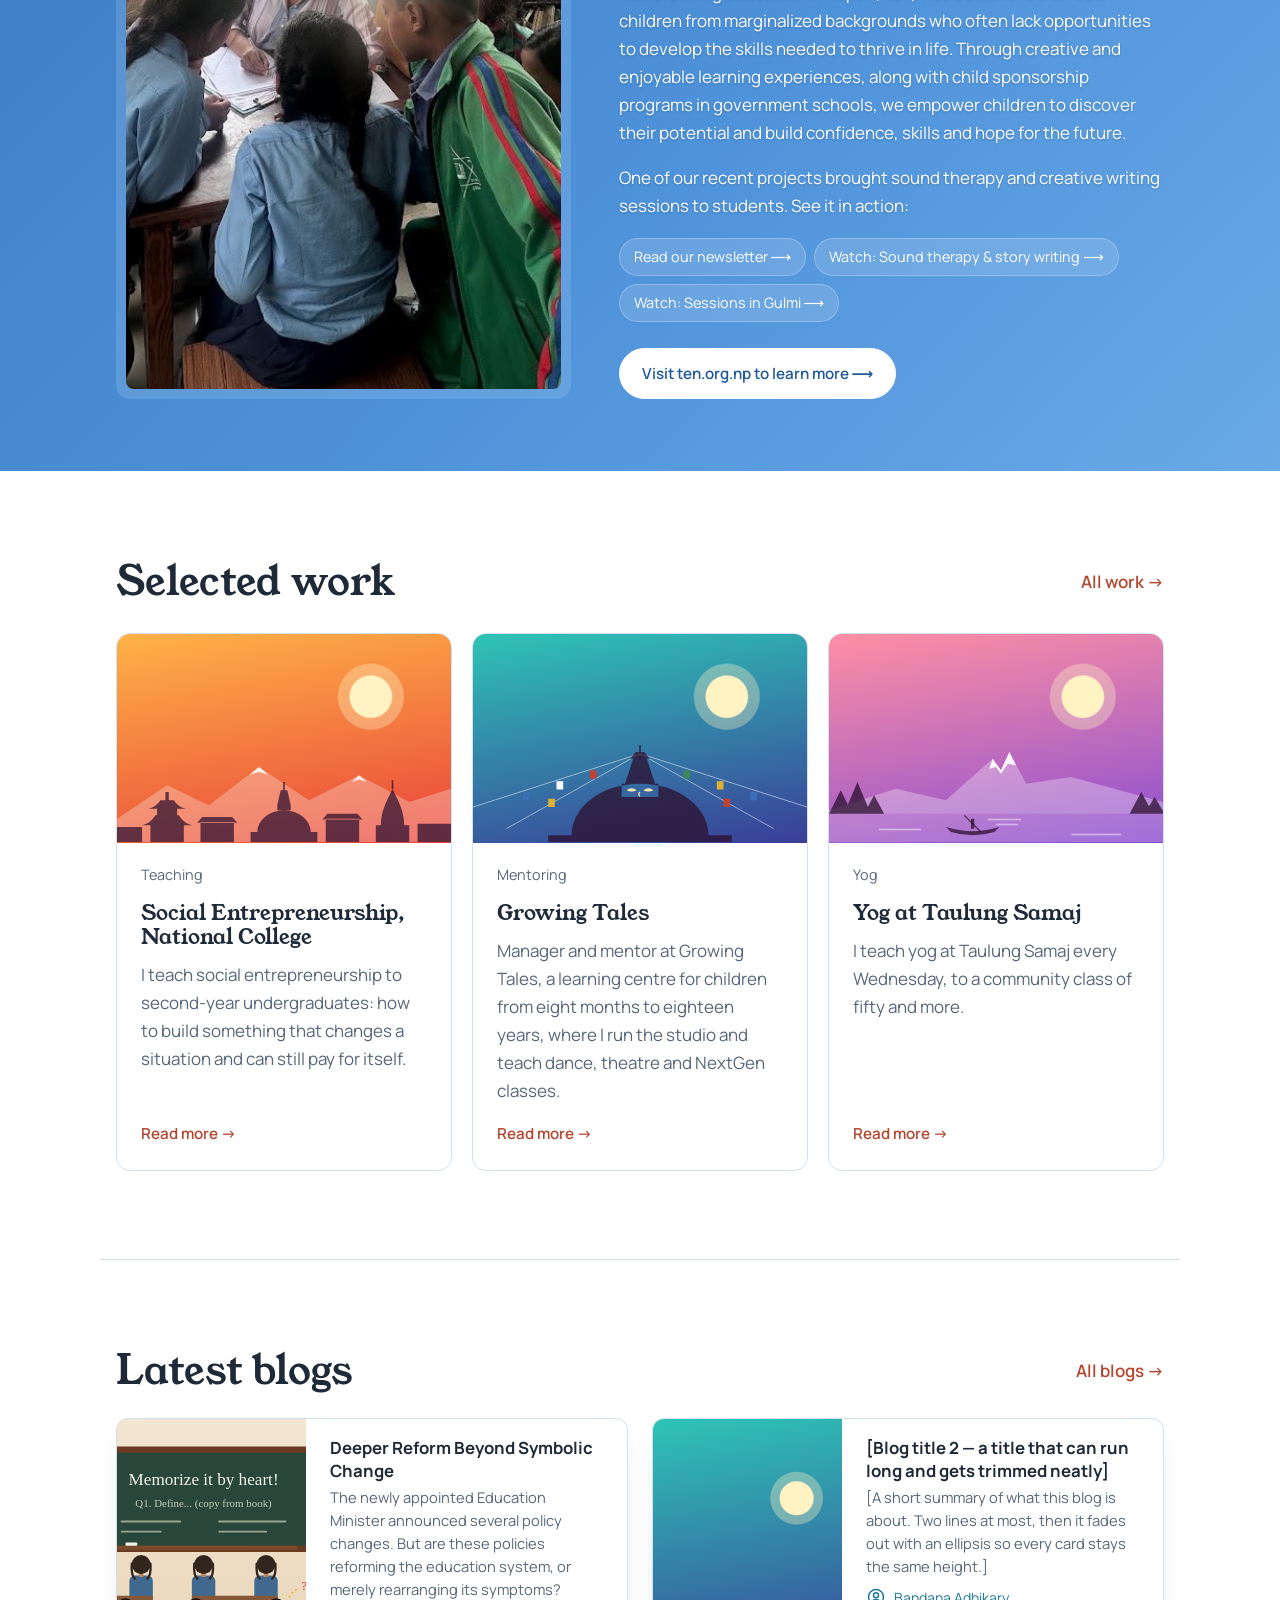
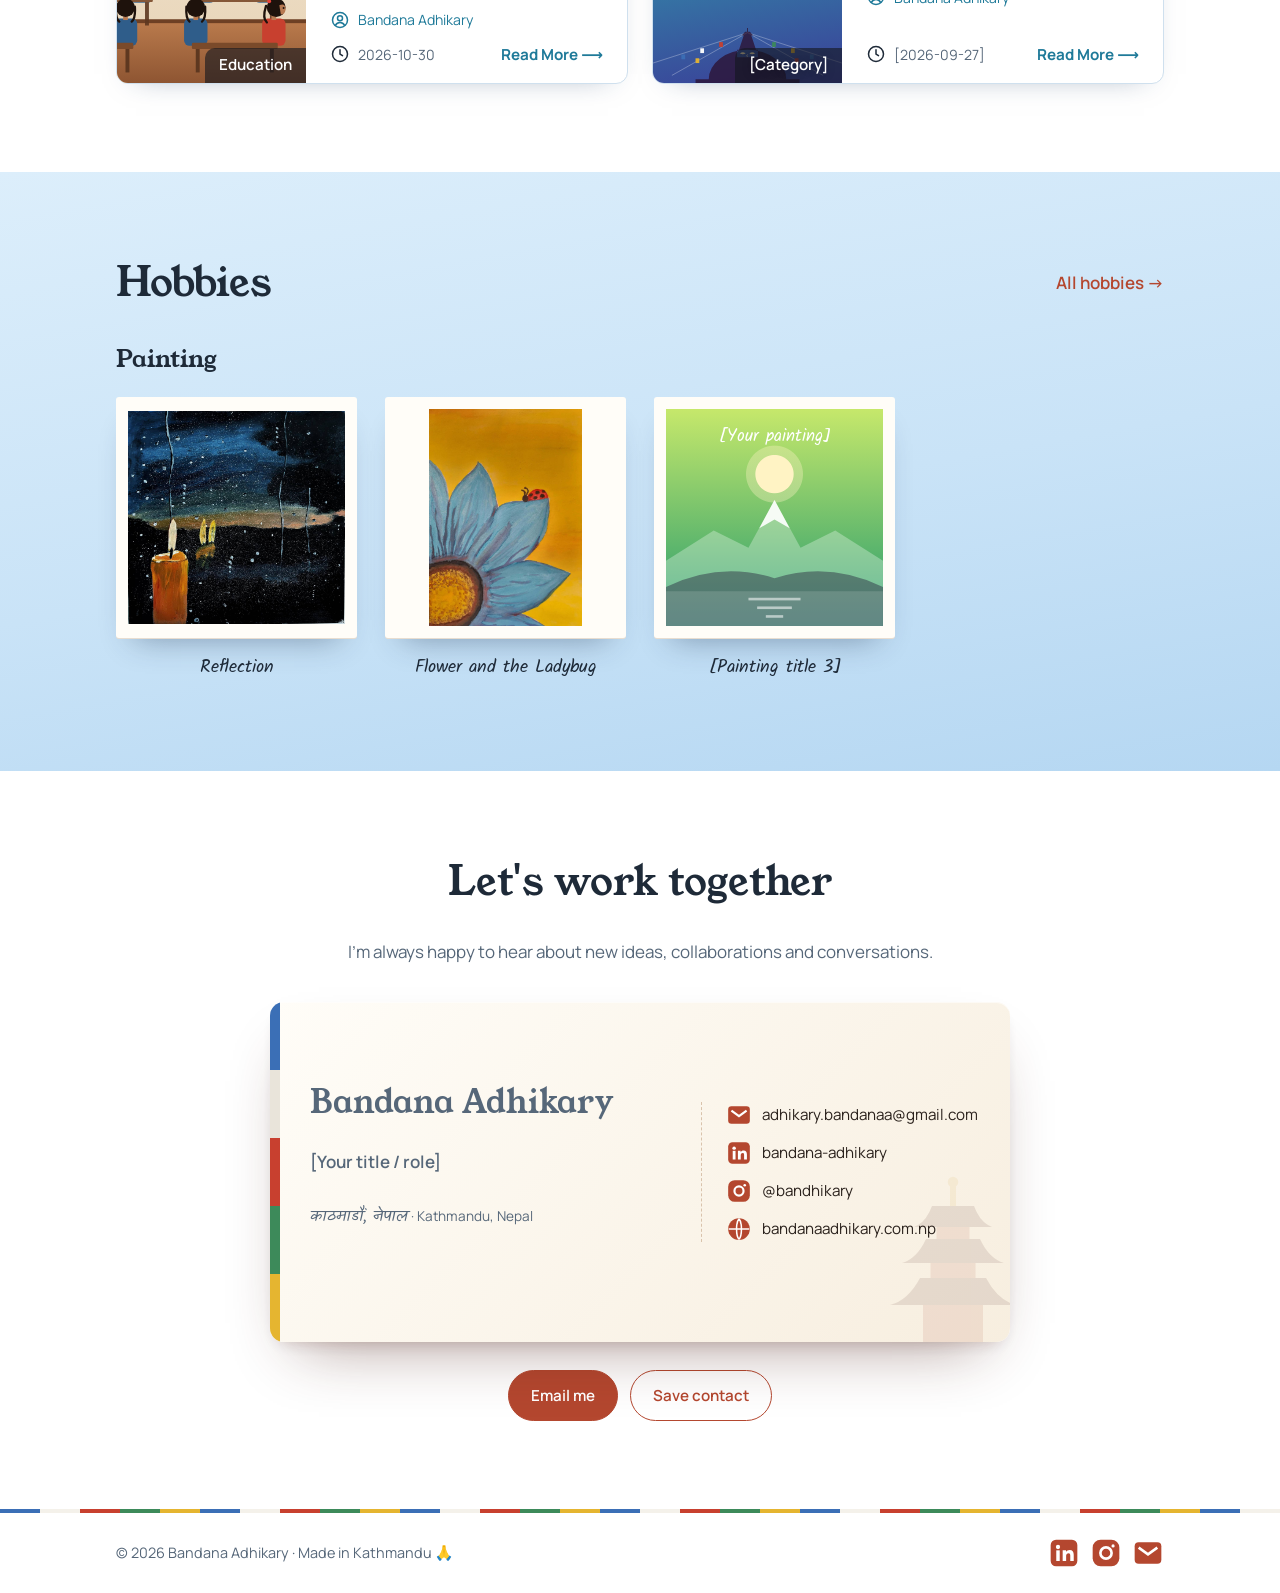
==== commit 3dcaa98d: "Fix spelling of 'yoga' to 'yog' in index.html Corrected spelling of 'yoga' to 'yog' in multiple sect" ====
--- a/index.html
+++ b/index.html
@@ -223,7 +223,7 @@
       </figure>
       <div>
         <h2>A little about me</h2>
-        <p>I am an educator and researcher in Kathmandu exploring how mainstream education shapes who we become. I teach Social Entrepreneurship at National College, mentor young people through Growing Tales, and founded Transforming Education in Nepal to support children the system often overlooks. I stay grounded through yoga, sound therapy, Bharatanatyam, painting, and travelling.</p>
+        <p>I am an educator and researcher in Kathmandu exploring how mainstream education shapes who we become. I teach Social Entrepreneurship at National College, mentor young people through Growing Tales, and founded Transforming Education in Nepal to support children the system often overlooks. I stay grounded through yog, sound therapy, Bharatanatyam, painting, and travelling.</p>
       </div>
     </section>
 
@@ -272,18 +272,11 @@
           <p>Manager and mentor at Growing Tales, a learning centre for children from eight months to eighteen years, where I run the studio and teach dance, theatre and NextGen classes.</p>
           <span class="card-link">Read more →</span>
         </a>
-        <a href="/work/sound-healing.html" class="card card-media">
-          <div class="card-art" aria-hidden="true"></div>
-          <p class="card-tag">Sound</p>
-          <h3>Sound healing practice</h3>
-          <p>Singing bowls, tone and silence. Sessions for individuals, for schools through TEN, and above all for teachers.</p>
-          <span class="card-link">Read more →</span>
-        </a>
         <a href="/work/yoga-taulung-samaj.html" class="card card-media">
           <div class="card-art" aria-hidden="true"></div>
-          <p class="card-tag">Yoga</p>
-          <h3>Yoga at Taulung Samaj</h3>
-          <p>I teach yoga at Taulung Samaj every Wednesday, to a community class of fifty and more.</p>
+          <p class="card-tag">Yog</p>
+          <h3>Yog at Taulung Samaj</h3>
+          <p>I teach yog at Taulung Samaj every Wednesday, to a community class of fifty and more.</p>
           <span class="card-link">Read more →</span>
         </a>
       </div>
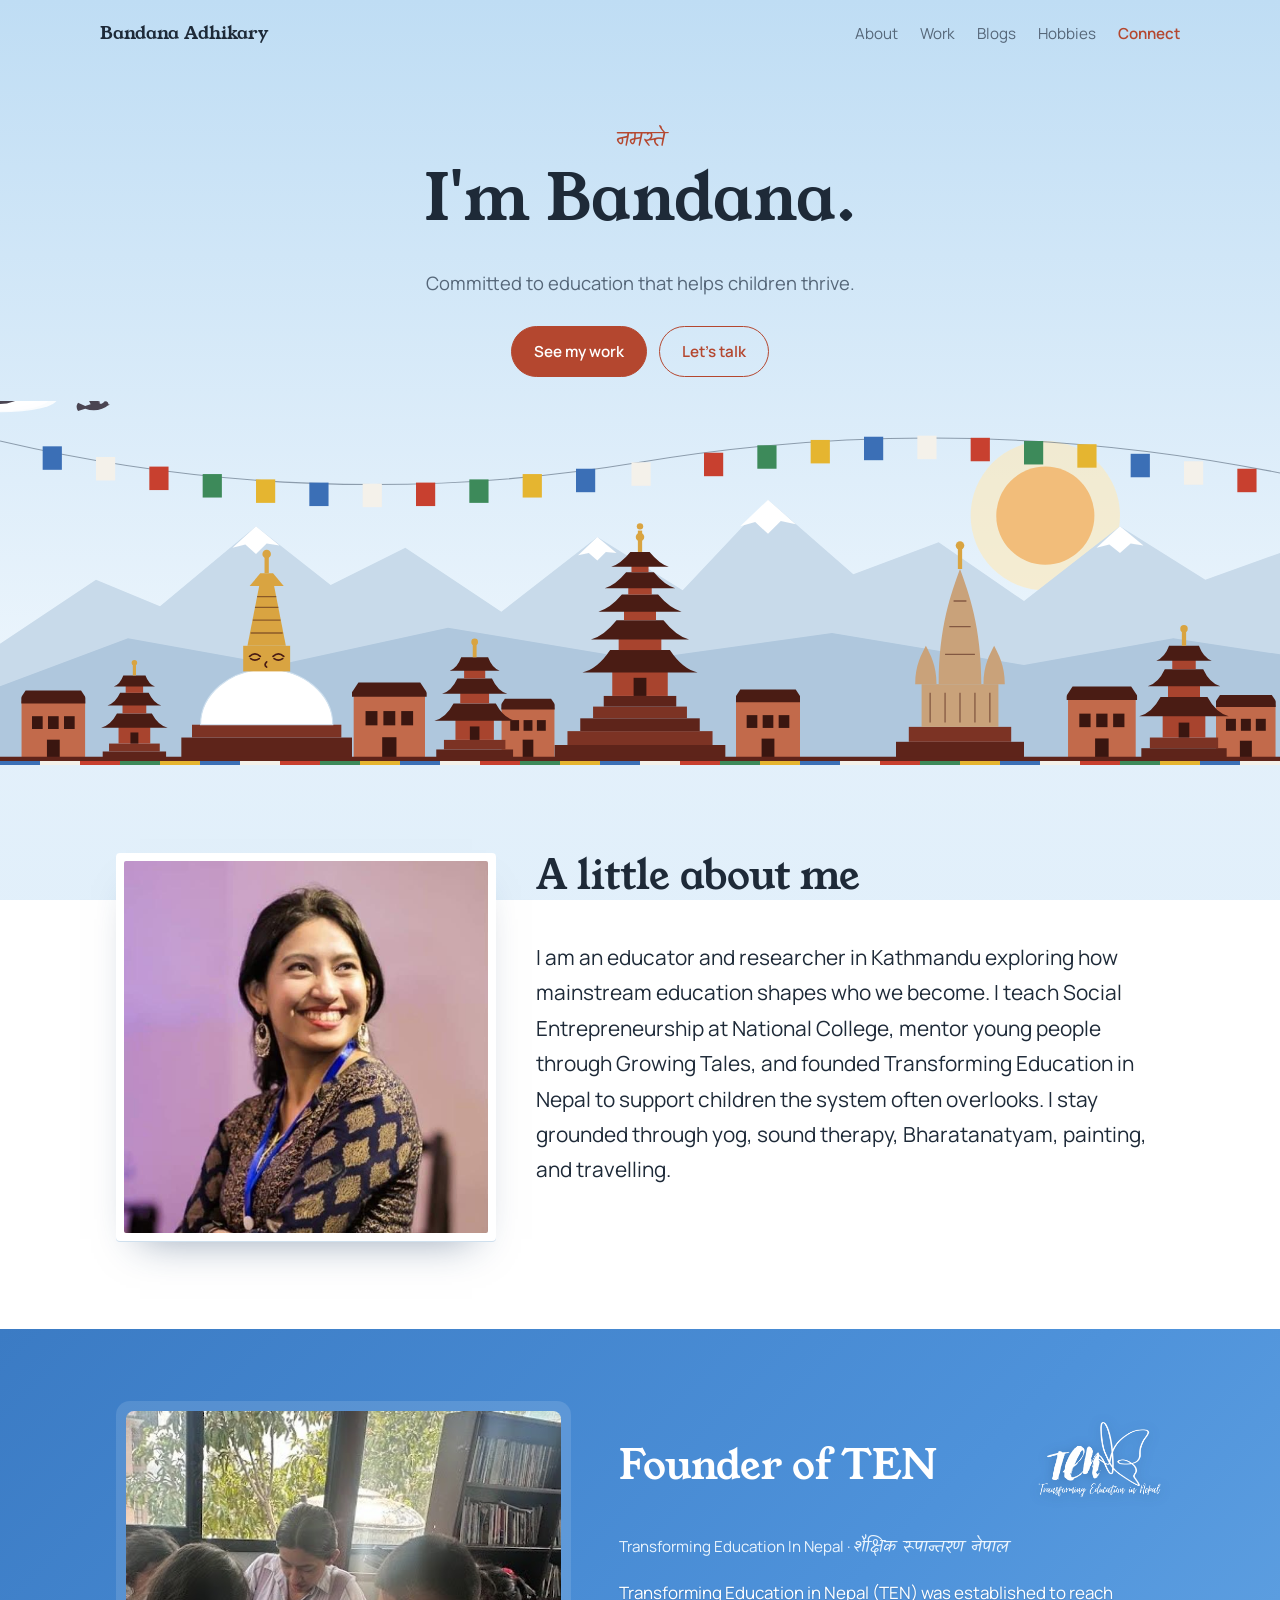
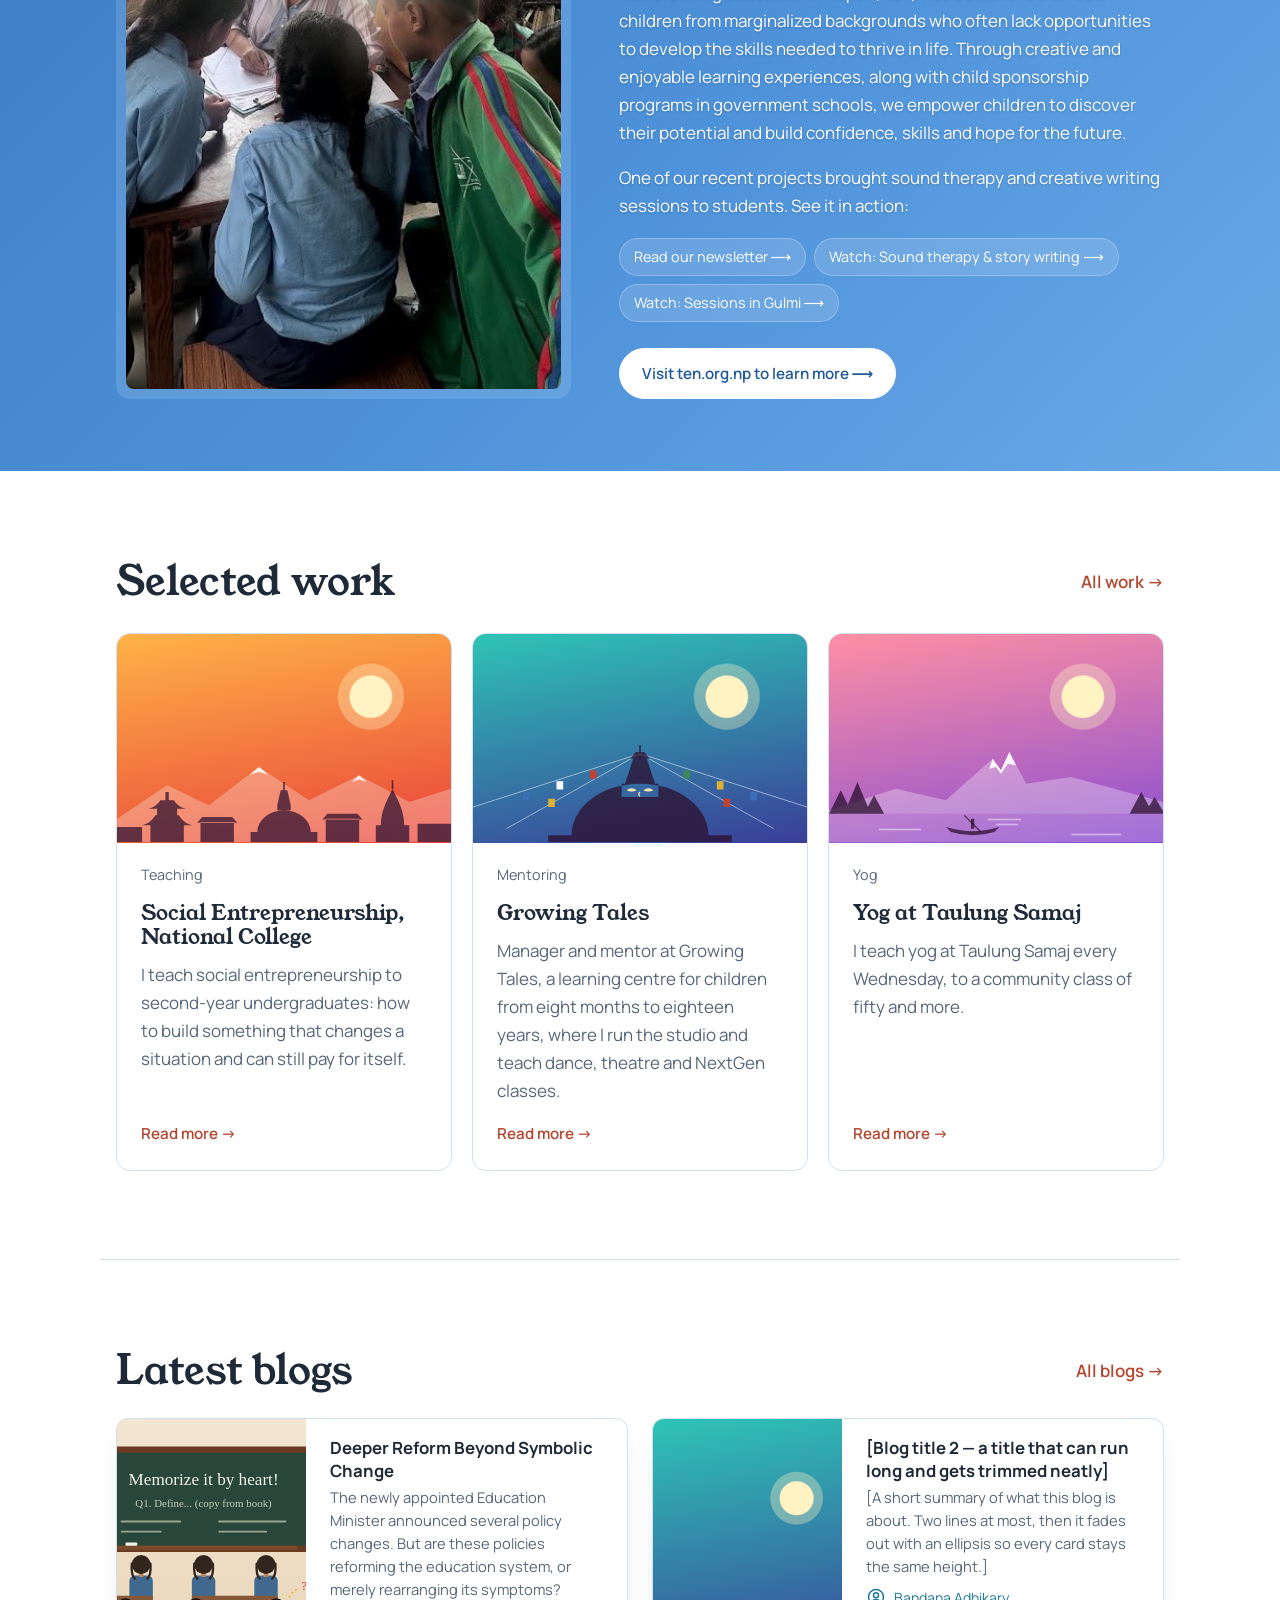
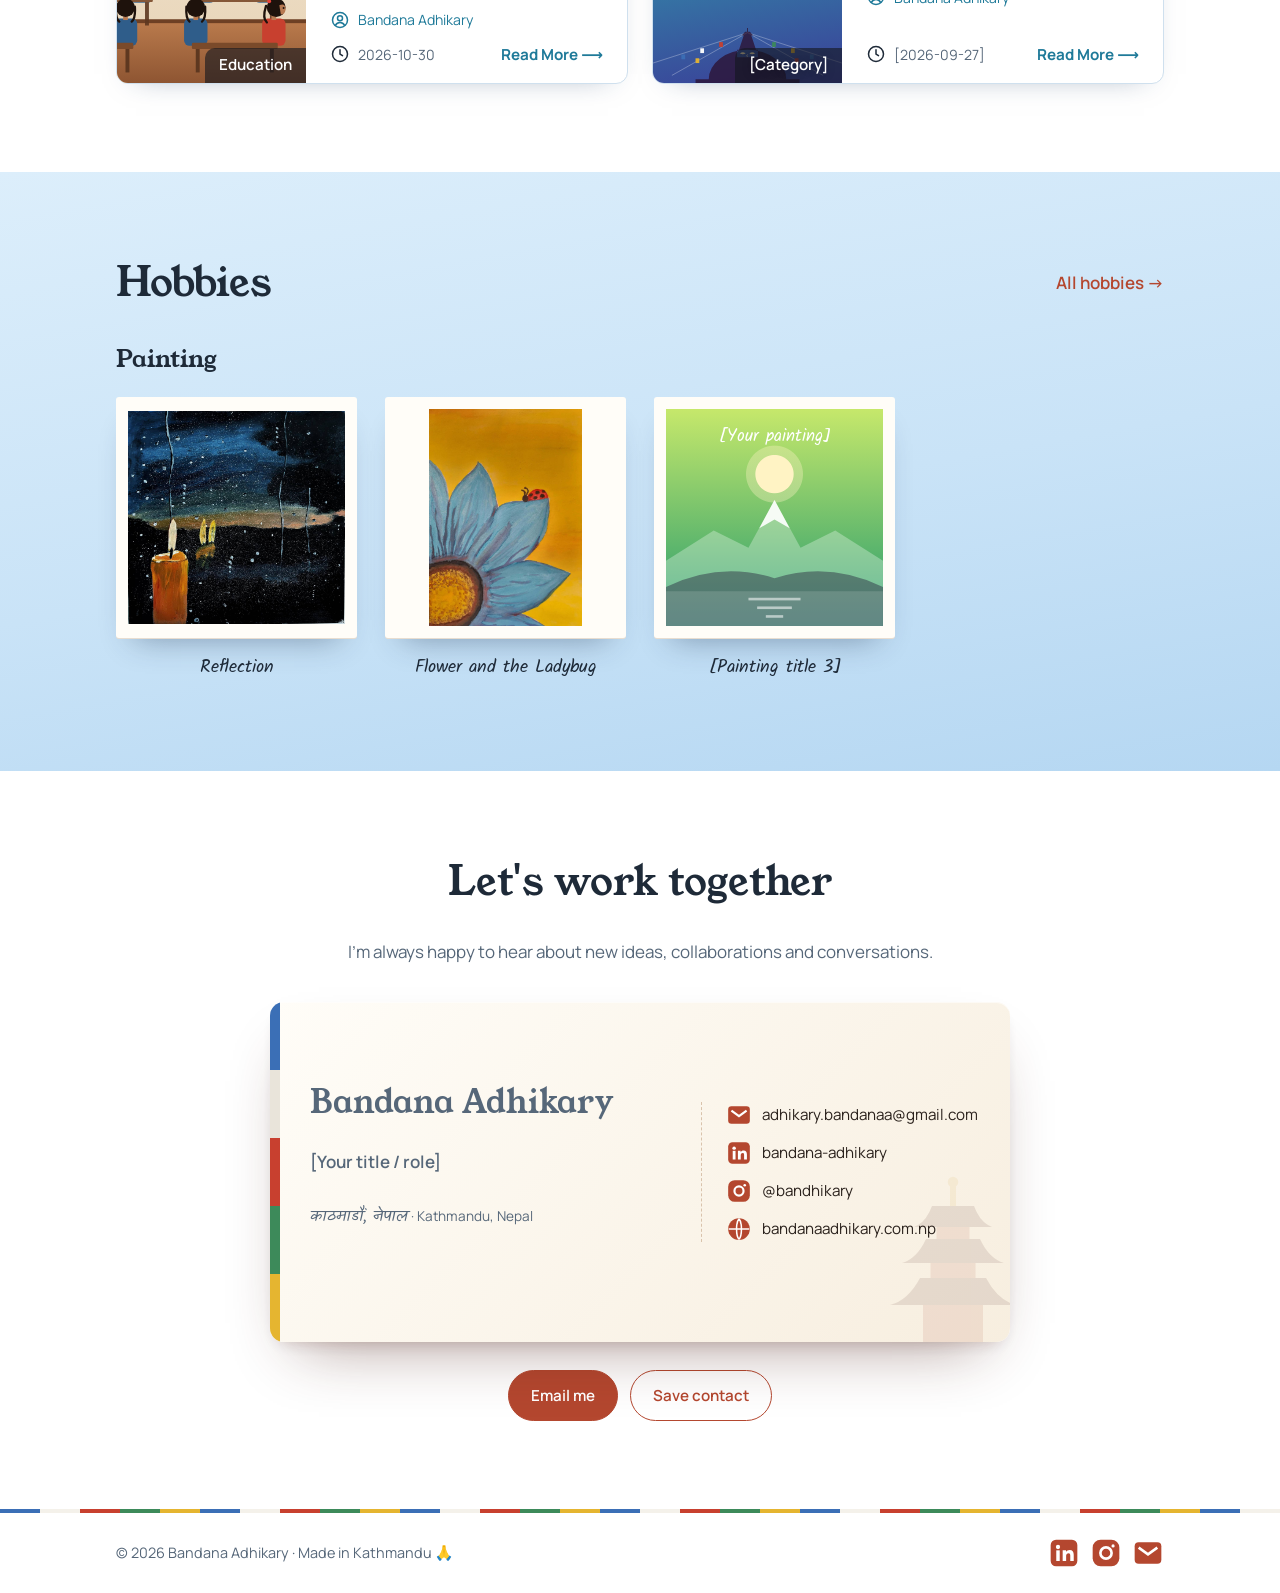
==== commit 87579a69: "Update stylesheet version in index.html" ====
--- a/index.html
+++ b/index.html
@@ -8,7 +8,7 @@
   <link rel="preconnect" href="https://fonts.googleapis.com">
   <link rel="preconnect" href="https://fonts.gstatic.com" crossorigin>
   <link href="https://fonts.googleapis.com/css2?family=Young+Serif&family=Manrope:wght@400;500;600;700&family=Kalam:wght@400;700&display=swap" rel="stylesheet">
-  <link rel="stylesheet" href="/styles.css?v=20261104c">
+  <link rel="stylesheet" href="/styles.css?v=20261107a">
   <link rel="icon" href="data:image/svg+xml,%3Csvg xmlns='http://www.w3.org/2000/svg' viewBox='0 0 100 100'%3E%3Cpath d='M10 70 Q25 66 32 50 L68 50 Q75 66 90 70 Z M20 46 Q32 43 38 30 L62 30 Q68 43 80 46 Z' fill='%23B4472F'/%3E%3Crect x='46' y='12' width='8' height='18' fill='%23C8922E'/%3E%3Crect x='34' y='70' width='32' height='20' fill='%23B4472F'/%3E%3C/svg%3E">
 </head>
 <body>
--- a/styles.css
+++ b/styles.css
@@ -994,8 +994,8 @@
   .about p { font-size: 1.15rem; }
 }
 
-/* About: handwriting paragraph, a little shorter than the photo */
-.about p { font-family: 'Kalam', cursive; font-size: 1.4rem; line-height: 1.6; }
+/* About: paragraph in the site font, a little shorter than the photo */
+.about p { font-size: 1.3rem; line-height: 1.7; }
 @media (min-width: 721px) { .about .photo-frame { aspect-ratio: 614 / 626; align-self: start; } }
 @media (max-width: 720px) { .about p { font-size: 1.2rem; } }
 
